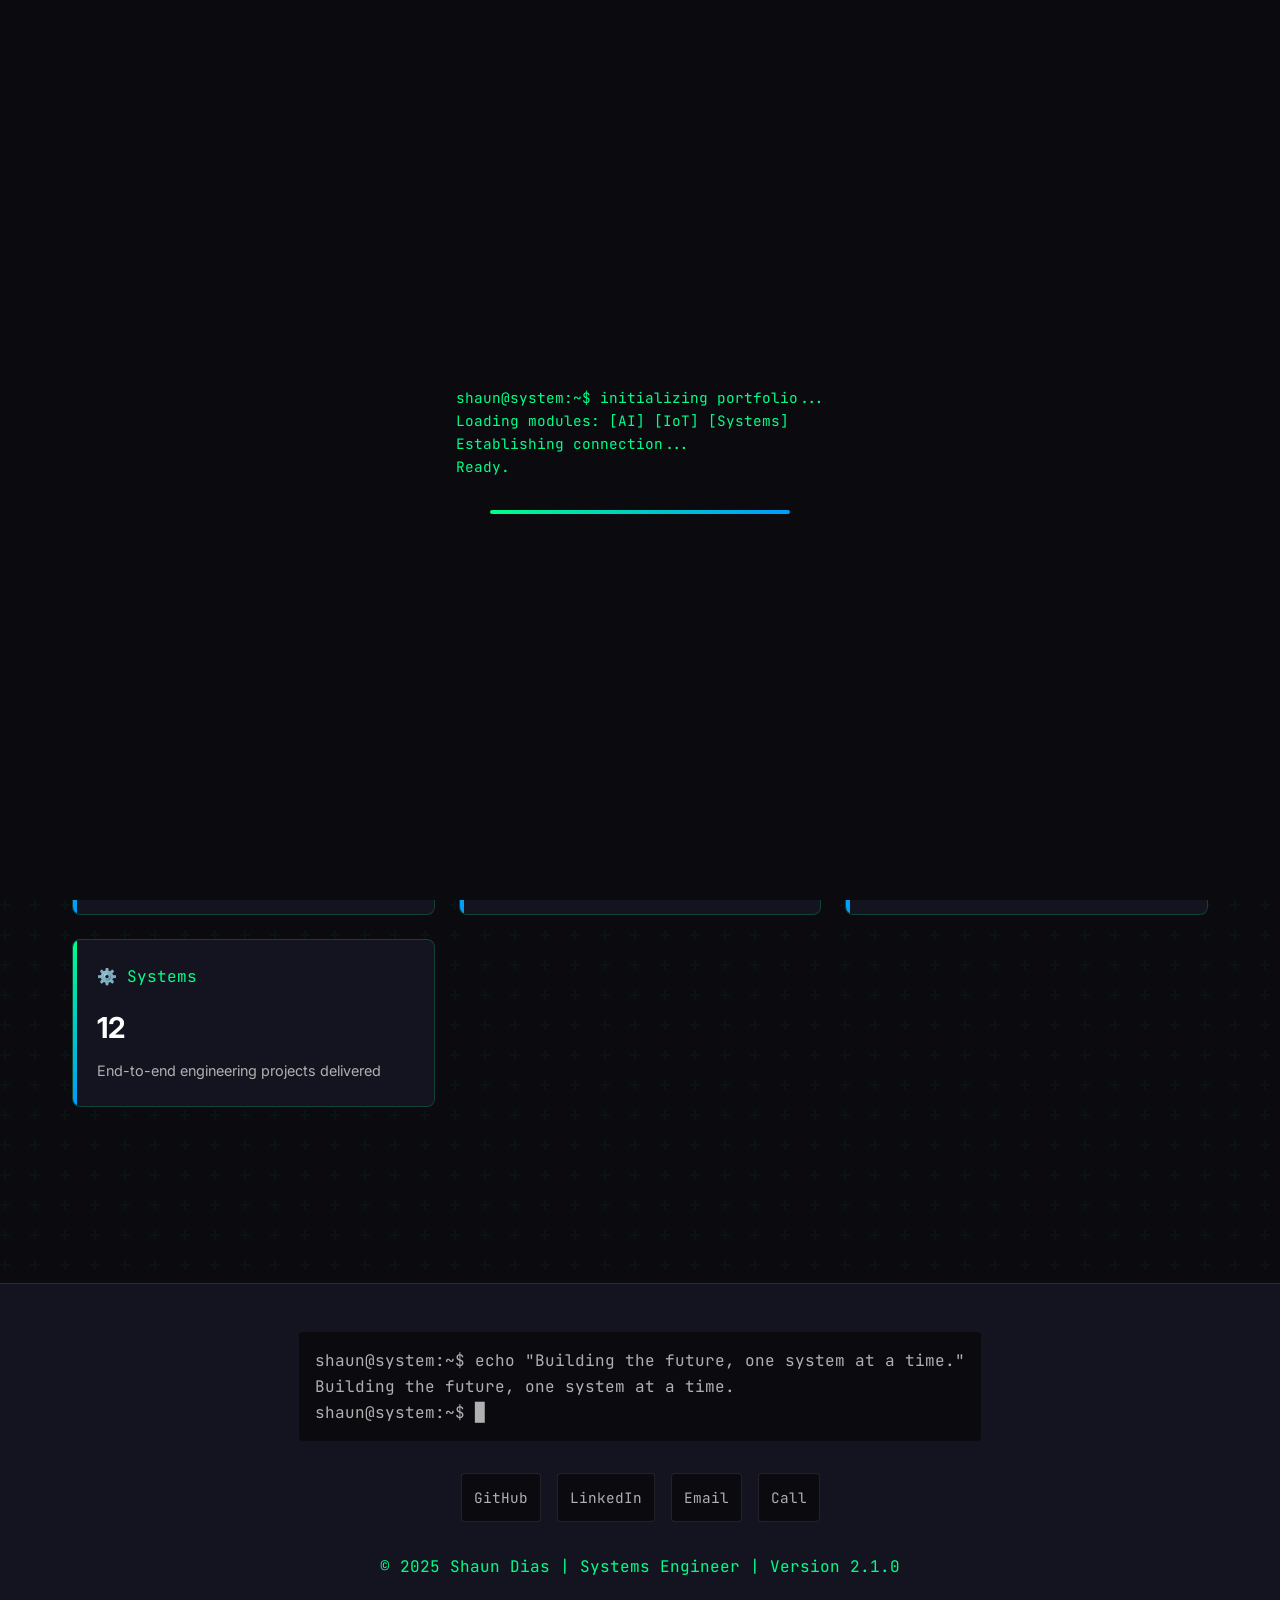
==== portfolio/index.html @ ad5b3249 "Update index.html" ====
<!doctype html>
<html lang="en">
<head>
  <meta charset="utf-8">
  <meta name="viewport" content="width=device-width, initial-scale=1">
  <title>Shaun Dias - Systems Engineer & AI Architect</title>
  <meta name="description" content="Shaun Dias - Systems Engineer specializing in AI/ML, IoT, and Hardware-Software Integration.">
  <link href="https://fonts.googleapis.com/css2?family=JetBrains+Mono:wght@300;400;500;600;700&family=Inter:wght@300;400;500;600;700;800&display=swap" rel="stylesheet">
  <style>
    :root {
      --primary: #00ff88;
      --primary-dark: #00cc6a;
      --secondary: #0099ff;
      --accent: #ff6b35;
      --warning: #ffd60a;
      --bg-dark: #0a0a0f;
      --bg-card: #141420;
      --bg-modal: #1a1a2e;
      --bg-glass: rgba(0, 255, 136, 0.1);
      --text-primary: #ffffff;
      --text-secondary: #b0b0b0;
      --text-muted: #666666;
      --text-code: #00ff88;
      --border: rgba(0, 255, 136, 0.2);
      --border-subtle: rgba(255, 255, 255, 0.1);
      --shadow: 0 25px 50px -12px rgba(0, 0, 0, 0.7);
      --gradient-primary: linear-gradient(135deg, #00ff88 0%, #0099ff 100%);
      --gradient-card: linear-gradient(135deg, rgba(0,255,136,0.1) 0%, rgba(0,153,255,0.05) 100%);
      --grid-pattern: url("data:image/svg+xml,%3Csvg width='60' height='60' viewBox='0 0 60 60' xmlns='http://www.w3.org/2000/svg'%3E%3Cg fill='none' fill-rule='evenodd'%3E%3Cg fill='%2300ff88' fill-opacity='0.03'%3E%3Cpath d='m36 34v-4h-2v4h-4v2h4v4h2v-4h4v-2h-4zm0-30V0h-2v4h-4v2h4v4h2V6h4V4h-4zM6 34v-4H4v4H0v2h4v4h2v-4h4v-2H6zM6 4V0H4v4H0v2h4v4h2V6h4V4H6z'/%3E%3C/g%3E%3C/g%3E%3C/svg%3E");
    }

    * {
      margin: 0;
      padding: 0;
      box-sizing: border-box;
    }

    body {
      font-family: 'Inter', -apple-system, BlinkMacSystemFont, sans-serif;
      background: var(--bg-dark);
      background-image: var(--grid-pattern);
      color: var(--text-primary);
      line-height: 1.6;
      overflow-x: hidden;
    }

    /* Code font for technical elements */
    .code {
      font-family: 'JetBrains Mono', monospace;
      color: var(--text-code);
    }

    /* Enhanced background with circuit patterns */
    .bg-animation {
      position: fixed;
      top: 0;
      left: 0;
      width: 100%;
      height: 100%;
      z-index: -1;
      background: 
        radial-gradient(circle at 20% 80%, rgba(0, 255, 136, 0.15) 0%, transparent 50%),
        radial-gradient(circle at 80% 20%, rgba(0, 153, 255, 0.15) 0%, transparent 50%),
        radial-gradient(circle at 40% 40%, rgba(255, 107, 53, 0.1) 0%, transparent 50%);
    }

    .circuit-lines {
      position: absolute;
      width: 100%;
      height: 100%;
      opacity: 0.1;
    }

    .circuit-line {
      position: absolute;
      background: linear-gradient(90deg, transparent, var(--primary), transparent);
      height: 1px;
      animation: pulse 3s ease-in-out infinite;
    }

    @keyframes pulse {
      0%, 100% { opacity: 0.1; }
      50% { opacity: 0.5; }
    }

    /* Loading screen */
    .loading-overlay {
      position: fixed;
      top: 0;
      left: 0;
      width: 100%;
      height: 100%;
      background: var(--bg-dark);
      display: flex;
      flex-direction: column;
      align-items: center;
      justify-content: center;
      z-index: 9999;
      transition: opacity 0.5s ease;
    }

    .loading-terminal {
      font-family: 'JetBrains Mono', monospace;
      color: var(--primary);
      font-size: 0.9rem;
      text-align: left;
      margin-bottom: 2rem;
    }

    .loading-bar {
      width: 300px;
      height: 4px;
      background: rgba(0, 255, 136, 0.2);
      border-radius: 2px;
      overflow: hidden;
    }

    .loading-progress {
      height: 100%;
      background: var(--gradient-primary);
      width: 0%;
      animation: loading 2s ease-in-out forwards;
    }

    @keyframes loading {
      0% { width: 0%; }
      100% { width: 100%; }
    }

    /* Header */
    .header {
      position: fixed;
      top: 0;
      left: 0;
      right: 0;
      background: rgba(10, 10, 15, 0.9);
      backdrop-filter: blur(20px);
      border-bottom: 1px solid var(--border-subtle);
      z-index: 1000;
      transition: all 0.3s ease;
    }

    .header.scrolled {
      background: rgba(10, 10, 15, 0.95);
      box-shadow: var(--shadow);
      border-bottom-color: var(--border);
    }

    .nav-container {
      max-width: 1200px;
      margin: 0 auto;
      padding: 1rem 2rem;
      display: flex;
      justify-content: space-between;
      align-items: center;
    }

    .logo {
      font-family: 'JetBrains Mono', monospace;
      font-size: 1.2rem;
      font-weight: 700;
      color: var(--primary);
      display: flex;
      align-items: center;
      gap: 0.5rem;
    }

    .logo::before {
      content: ">";
      color: var(--secondary);
    }

    .nav-menu {
      display: flex;
      gap: 0.5rem;
      list-style: none;
    }

    .nav-item {
      cursor: pointer;
      padding: 0.75rem 1.5rem;
      border-radius: 6px;
      transition: all 0.3s ease;
      font-family: 'JetBrains Mono', monospace;
      font-size: 0.9rem;
      border: 1px solid transparent;
      position: relative;
    }

    .nav-item:hover {
      background: var(--bg-glass);
      border-color: var(--border);
      transform: translateY(-1px);
    }

    .nav-item.active {
      background: var(--gradient-primary);
      color: var(--bg-dark);
      font-weight: 600;
    }

    /* Status indicator */
    .status-indicator {
      display: flex;
      align-items: center;
      gap: 0.5rem;
      font-family: 'JetBrains Mono', monospace;
      font-size: 0.8rem;
      color: var(--text-secondary);
    }

    .status-dot {
      width: 8px;
      height: 8px;
      background: var(--primary);
      border-radius: 50%;
      animation: blink 2s ease-in-out infinite;
    }

    @keyframes blink {
      0%, 50% { opacity: 1; }
      51%, 100% { opacity: 0.3; }
    }

    /* Main container */
    .container {
      max-width: 1200px;
      margin: 0 auto;
      padding: 0 2rem;
      margin-top: 80px;
    }

    /* Page sections */
    .page {
      display: none;
      min-height: calc(100vh - 160px);
      animation: slideIn 0.6s ease-out;
    }

    .page.active {
      display: block;
    }

    @keyframes slideIn {
      from { opacity: 0; transform: translateX(50px); }
      to { opacity: 1; transform: translateX(0); }
    }

    /* Hero section with terminal aesthetic */
    .hero {
      padding: 4rem 0;
      position: relative;
    }

    .hero-terminal {
      background: var(--bg-card);
      border: 1px solid var(--border);
      border-radius: 8px;
      padding: 2rem;
      margin-bottom: 3rem;
      box-shadow: var(--shadow);
    }

    .terminal-header {
      display: flex;
      align-items: center;
      gap: 0.5rem;
      margin-bottom: 1.5rem;
      padding-bottom: 1rem;
      border-bottom: 1px solid var(--border-subtle);
    }

    .terminal-dots {
      display: flex;
      gap: 0.5rem;
    }

    .terminal-dot {
      width: 12px;
      height: 12px;
      border-radius: 50%;
    }

    .terminal-dot:nth-child(1) { background: #ff5f57; }
    .terminal-dot:nth-child(2) { background: #ffbd2e; }
    .terminal-dot:nth-child(3) { background: #28ca42; }

    .terminal-title {
      font-family: 'JetBrains Mono', monospace;
      font-size: 0.9rem;
      color: var(--text-secondary);
    }

    .hero-content {
      font-family: 'JetBrains Mono', monospace;
      color: var(--text-primary);
      line-height: 1.8;
    }

    .hero-prompt {
      color: var(--primary);
      margin-right: 1rem;
    }

    .hero-name {
      font-size: 2.5rem;
      font-weight: 700;
      color: var(--primary);
      margin: 1rem 0;
    }

    .hero-role {
      font-size: 1.2rem;
      color: var(--secondary);
      margin-bottom: 2rem;
    }

    .specs-grid {
      display: grid;
      grid-template-columns: repeat(auto-fit, minmax(280px, 1fr));
      gap: 1.5rem;
      margin: 3rem 0;
    }

    .spec-card {
      background: var(--bg-card);
      border: 1px solid var(--border);
      border-radius: 8px;
      padding: 1.5rem;
      transition: all 0.3s ease;
      position: relative;
      overflow: hidden;
    }

    .spec-card::before {
      content: '';
      position: absolute;
      top: 0;
      left: 0;
      width: 4px;
      height: 100%;
      background: var(--gradient-primary);
    }

    .spec-card:hover {
      transform: translateY(-4px);
      box-shadow: var(--shadow);
      border-color: var(--border);
    }

    .spec-title {
      font-family: 'JetBrains Mono', monospace;
      color: var(--primary);
      margin-bottom: 1rem;
      display: flex;
      align-items: center;
      gap: 0.5rem;
    }

    .spec-value {
      font-size: 1.8rem;
      font-weight: 700;
      color: var(--text-primary);
      margin-bottom: 0.5rem;
    }

    .spec-description {
      color: var(--text-secondary);
      font-size: 0.9rem;
    }

    /* Projects section with technical grid */
    .projects-header {
      display: flex;
      justify-content: space-between;
      align-items: center;
      margin-bottom: 2rem;
    }

    .projects-title {
      font-family: 'JetBrains Mono', monospace;
      font-size: 2rem;
      color: var(--primary);
    }

    .projects-filter {
      display: flex;
      gap: 0.5rem;
    }

    .filter-btn {
      padding: 0.5rem 1rem;
      background: var(--bg-card);
      border: 1px solid var(--border-subtle);
      border-radius: 4px;
      color: var(--text-secondary);
      cursor: pointer;
      transition: all 0.3s ease;
      font-family: 'JetBrains Mono', monospace;
      font-size: 0.8rem;
    }

    .filter-btn:hover,
    .filter-btn.active {
      background: var(--gradient-primary);
      color: var(--bg-dark);
      border-color: var(--primary);
    }

    .projects-grid {
      display: grid;
      grid-template-columns: repeat(auto-fill, minmax(350px, 1fr));
      gap: 2rem;
    }

    .project-card {
      background: var(--bg-card);
      border: 1px solid var(--border-subtle);
      border-radius: 8px;
      overflow: hidden;
      transition: all 0.3s ease;
      cursor: pointer;
      position: relative;
    }

    .project-card::before {
      content: '';
      position: absolute;
      top: 0;
      left: 0;
      width: 100%;
      height: 4px;
      background: var(--gradient-primary);
      transform: scaleX(0);
      transition: transform 0.3s ease;
    }

    .project-card:hover {
      transform: translateY(-8px);
      box-shadow: var(--shadow);
      border-color: var(--border);
    }

    .project-card:hover::before {
      transform: scaleX(1);
    }

    .project-image {
      width: 100%;
      height: 200px;
      background: linear-gradient(135deg, var(--bg-modal), var(--bg-card));
      position: relative;
      overflow: hidden;
      display: flex;
      align-items: center;
      justify-content: center;
    }

    .project-icon {
      font-size: 3rem;
      opacity: 0.8;
    }

    .project-status {
      position: absolute;
      top: 1rem;
      right: 1rem;
      padding: 0.25rem 0.75rem;
      background: var(--gradient-primary);
      color: var(--bg-dark);
      border-radius: 20px;
      font-family: 'JetBrains Mono', monospace;
      font-size: 0.7rem;
      font-weight: 600;
    }

    .project-content {
      padding: 1.5rem;
    }

    .project-title {
      font-family: 'JetBrains Mono', monospace;
      font-size: 1.2rem;
      font-weight: 600;
      margin-bottom: 0.5rem;
      color: var(--text-primary);
    }

    .project-type {
      color: var(--secondary);
      font-size: 0.8rem;
      margin-bottom: 1rem;
      font-family: 'JetBrains Mono', monospace;
    }

    .project-description {
      color: var(--text-secondary);
      font-size: 0.9rem;
      margin-bottom: 1.5rem;
      line-height: 1.5;
    }

    .project-tech-stack {
      display: flex;
      flex-wrap: wrap;
      gap: 0.5rem;
      margin-bottom: 1rem;
    }

    .tech-chip {
      padding: 0.25rem 0.75rem;
      background: rgba(0, 255, 136, 0.1);
      border: 1px solid rgba(0, 255, 136, 0.3);
      border-radius: 4px;
      font-family: 'JetBrains Mono', monospace;
      font-size: 0.7rem;
      color: var(--primary);
    }

    .project-metrics {
      display: flex;
      justify-content: space-between;
      font-family: 'JetBrains Mono', monospace;
      font-size: 0.8rem;
      color: var(--text-muted);
    }

    /* Project Modal */
    .project-modal {
      position: fixed;
      top: 0;
      left: 0;
      width: 100%;
      height: 100%;
      background: rgba(0, 0, 0, 0.9);
      z-index: 2000;
      display: none;
      overflow-y: auto;
    }

    .project-modal.active {
      display: flex;
      align-items: flex-start;
      justify-content: center;
      padding: 2rem;
    }

    .modal-content {
      background: var(--bg-modal);
      border: 1px solid var(--border);
      border-radius: 12px;
      max-width: 1000px;
      width: 100%;
      max-height: 90vh;
      overflow-y: auto;
      position: relative;
      animation: modalSlideIn 0.4s ease-out;
    }

    @keyframes modalSlideIn {
      from { opacity: 0; transform: translateY(50px) scale(0.9); }
      to { opacity: 1; transform: translateY(0) scale(1); }
    }

    .modal-header {
      padding: 2rem;
      border-bottom: 1px solid var(--border-subtle);
      display: flex;
      justify-content: space-between;
      align-items: flex-start;
    }

    .modal-close {
      background: none;
      border: none;
      color: var(--text-secondary);
      cursor: pointer;
      font-size: 1.5rem;
      padding: 0.5rem;
      border-radius: 4px;
      transition: all 0.3s ease;
    }

    .modal-close:hover {
      background: rgba(255, 255, 255, 0.1);
      color: var(--text-primary);
    }

    .modal-body {
      padding: 2rem;
    }

    .project-gallery {
      display: grid;
      grid-template-columns: repeat(auto-fit, minmax(250px, 1fr));
      gap: 1rem;
      margin-bottom: 2rem;
    }

    .gallery-image {
      aspect-ratio: 16/9;
      background: linear-gradient(135deg, var(--bg-card), var(--bg-dark));
      border-radius: 8px;
      display: flex;
      align-items: center;
      justify-content: center;
      font-size: 2rem;
      color: var(--text-muted);
      border: 1px solid var(--border-subtle);
    }

    .project-details-grid {
      display: grid;
      grid-template-columns: 1fr 1fr;
      gap: 2rem;
      margin-bottom: 2rem;
    }

    .detail-section {
      background: var(--bg-card);
      padding: 1.5rem;
      border-radius: 8px;
      border: 1px solid var(--border-subtle);
    }

    .detail-title {
      font-family: 'JetBrains Mono', monospace;
      color: var(--primary);
      margin-bottom: 1rem;
      display: flex;
      align-items: center;
      gap: 0.5rem;
    }

    .detail-content {
      color: var(--text-secondary);
      line-height: 1.6;
    }

    .detail-list {
      list-style: none;
      padding: 0;
    }

    .detail-list li {
      padding: 0.5rem 0;
      border-bottom: 1px solid rgba(255, 255, 255, 0.05);
      display: flex;
      justify-content: space-between;
    }

    .detail-list li:last-child {
      border-bottom: none;
    }

    /* Technical specifications table */
    .tech-specs {
      width: 100%;
      border-collapse: collapse;
      margin: 1rem 0;
      font-family: 'JetBrains Mono', monospace;
      font-size: 0.9rem;
    }

    .tech-specs th,
    .tech-specs td {
      padding: 0.75rem;
      text-align: left;
      border-bottom: 1px solid var(--border-subtle);
    }

    .tech-specs th {
      background: var(--bg-card);
      color: var(--primary);
      font-weight: 600;
    }

    .tech-specs td {
      color: var(--text-secondary);
    }

    /* Contact section */
    .contact-terminal {
      background: var(--bg-card);
      border: 1px solid var(--border);
      border-radius: 8px;
      padding: 2rem;
      margin-bottom: 2rem;
    }

    .contact-grid {
      display: grid;
      grid-template-columns: 1fr 1fr;
      gap: 3rem;
      margin-top: 2rem;
    }

    .contact-form {
      display: flex;
      flex-direction: column;
      gap: 1.5rem;
    }

    .form-group {
      display: flex;
      flex-direction: column;
      gap: 0.5rem;
    }

    .form-label {
      font-family: 'JetBrains Mono', monospace;
      color: var(--primary);
      font-size: 0.9rem;
    }

    .form-input,
    .form-textarea {
      background: var(--bg-dark);
      border: 1px solid var(--border-subtle);
      border-radius: 4px;
      padding: 1rem;
      color: var(--text-primary);
      font-family: 'JetBrains Mono', monospace;
      font-size: 0.9rem;
      transition: all 0.3s ease;
    }

    .form-input:focus,
    .form-textarea:focus {
      outline: none;
      border-color: var(--primary);
      box-shadow: 0 0 0 2px rgba(0, 255, 136, 0.2);
    }

    .form-textarea {
      resize: vertical;
      min-height: 120px;
    }

    .btn {
      padding: 1rem 2rem;
      background: var(--gradient-primary);
      color: var(--bg-dark);
      border: none;
      border-radius: 4px;
      font-family: 'JetBrains Mono', monospace;
      font-weight: 600;
      cursor: pointer;
      transition: all 0.3s ease;
      text-decoration: none;
      display: inline-flex;
      align-items: center;
      justify-content: center;
      gap: 0.5rem;
    }

    .btn:hover {
      transform: translateY(-2px);
      box-shadow: var(--shadow);
    }

    .btn-secondary {
      background: var(--bg-card);
      color: var(--text-primary);
      border: 1px solid var(--border);
    }

    .btn-secondary:hover {
      background: var(--bg-glass);
      border-color: var(--primary);
    }

    /* Footer */
    .footer {
      background: var(--bg-card);
      border-top: 1px solid var(--border-subtle);
      padding: 3rem 0 2rem;
      margin-top: 4rem;
    }

    .footer-content {
      max-width: 1200px;
      margin: 0 auto;
      padding: 0 2rem;
      text-align: center;
    }

    .footer-terminal {
      font-family: 'JetBrains Mono', monospace;
      color: var(--text-secondary);
      margin-bottom: 2rem;
      padding: 1rem;
      background: var(--bg-dark);
      border-radius: 4px;
      text-align: left;
      display: inline-block;
    }

    .social-links {
      display: flex;
      justify-content: center;
      gap: 1rem;
      margin-bottom: 2rem;
    }

    .social-link {
      padding: 0.75rem;
      background: var(--bg-dark);
      border: 1px solid var(--border-subtle);
      border-radius: 4px;
      color: var(--text-secondary);
      text-decoration: none;
      transition: all 0.3s ease;
      font-family: 'JetBrains Mono', monospace;
      font-size: 0.9rem;
    }

    .social-link:hover {
      background: var(--gradient-primary);
      color: var(--bg-dark);
      border-color: var(--primary);
      transform: translateY(-2px);
    }

    /* Responsive */
    /* Add these CSS rules to your existing CSS (replace the existing @media section) */

/* Enhanced Mobile Responsive Styles */
@media (max-width: 1024px) {
  .container {
    padding: 0 1.5rem;
  }
  
  .specs-grid {
    grid-template-columns: repeat(2, 1fr);
    gap: 1rem;
  }
  
  .projects-grid {
    grid-template-columns: repeat(auto-fit, minmax(300px, 1fr));
  }
}

@media (max-width: 768px) {
  /* Navigation improvements */
  .nav-container {
    padding: 0.75rem 1rem;
    flex-wrap: wrap;
  }
  
  .nav-menu {
    flex-direction: row;
    gap: 0.25rem;
    flex-wrap: wrap;
  }
  
  .nav-item {
    padding: 0.5rem 0.75rem;
    font-size: 0.8rem;
  }
  
  .logo {
    font-size: 1rem;
  }
  
  .status-indicator {
    font-size: 0.7rem;
    order: 3;
    width: 100%;
    justify-content: center;
    margin-top: 0.5rem;
  }
  
  /* Container and spacing */
  .container {
    padding: 0 1rem;
    margin-top: 100px; /* Account for wrapped nav */
  }
  
  /* Hero section mobile optimization */
  .hero {
    padding: 2rem 0;
  }
  
  .hero-terminal {
    padding: 1.5rem;
    margin-bottom: 2rem;
  }
  
  .hero-name {
    font-size: 1.8rem;
    line-height: 1.2;
  }
  
  .hero-role {
    font-size: 1rem;
    margin-bottom: 1.5rem;
  }
  
  .hero-content {
    font-size: 0.8rem;
    line-height: 1.6;
  }
  
  /* Specs grid mobile */
  .specs-grid {
    grid-template-columns: 1fr;
    gap: 1rem;
    margin: 2rem 0;
  }
  
  .spec-card {
    padding: 1.25rem;
  }
  
  .spec-value {
    font-size: 1.5rem;
  }
  
  /* Projects section mobile */
  .projects-header {
    flex-direction: column;
    align-items: flex-start;
    gap: 1rem;
    margin-bottom: 1.5rem;
  }
  
  .projects-title {
    font-size: 1.5rem;
  }
  
  .projects-filter {
    display: flex;
    flex-wrap: wrap;
    gap: 0.5rem;
    width: 100%;
  }
  
  .filter-btn {
    flex: 1;
    min-width: 80px;
    text-align: center;
    font-size: 0.75rem;
    padding: 0.5rem 0.75rem;
  }
  
  .projects-grid {
    grid-template-columns: 1fr;
    gap: 1.5rem;
  }
  
  .project-card {
    margin: 0 auto;
    max-width: 100%;
  }
  
  .project-image {
    height: 150px;
  }
  
  .project-icon {
    font-size: 2.5rem;
  }
  
  .project-content {
    padding: 1.25rem;
  }
  
  .project-title {
    font-size: 1.1rem;
  }
  
  .project-description {
    font-size: 0.85rem;
    line-height: 1.4;
  }
  
  .tech-chip {
    font-size: 0.65rem;
    padding: 0.2rem 0.5rem;
  }
  
  .project-metrics {
    font-size: 0.75rem;
    flex-direction: column;
    gap: 0.25rem;
  }
  
  /* Contact section mobile */
  .contact-grid {
    grid-template-columns: 1fr;
    gap: 2rem;
  }
  
  .contact-terminal {
    padding: 1.5rem;
  }
  
  .form-input,
  .form-textarea {
    padding: 0.75rem;
    font-size: 0.9rem;
  }
  
  .btn {
    padding: 0.875rem 1.5rem;
    font-size: 0.9rem;
  }
  
  /* Modal mobile optimization */
  .project-modal.active {
    padding: 1rem;
    align-items: flex-start;
  }
  
  .modal-content {
    margin: 0;
    max-height: 95vh;
    width: 100%;
    max-width: none;
  }
  
  .modal-header {
    padding: 1.5rem;
  }
  
  .modal-body {
    padding: 1.5rem;
  }
  
  .project-details-grid {
    grid-template-columns: 1fr;
    gap: 1rem;
  }
  
  .detail-section {
    padding: 1.25rem;
  }
  
  .project-gallery {
    grid-template-columns: 1fr;
  }
  
  .gallery-image img {
    width: 100% !important;
    max-width: 280px;
    height: auto;
  }
  
  /* Tech specs table mobile */
  .tech-specs {
    font-size: 0.8rem;
  }
  
  .tech-specs th,
  .tech-specs td {
    padding: 0.5rem;
  }
  
  /* Footer mobile */
  .footer {
    padding: 2rem 0 1.5rem;
    margin-top: 3rem;
  }
  
  .footer-content {
    padding: 0 1rem;
  }
  
  .footer-terminal {
    font-size: 0.8rem;
    padding: 0.75rem;
    margin-bottom: 1.5rem;
  }
  
  .social-links {
    flex-wrap: wrap;
    gap: 0.75rem;
    margin-bottom: 1.5rem;
  }
  
  .social-link {
    font-size: 0.8rem;
    padding: 0.5rem 0.75rem;
  }
  
  /* Code blocks mobile */
  pre {
    font-size: 0.7rem !important;
    padding: 0.75rem !important;
    overflow-x: auto;
    white-space: pre-wrap;
    word-break: break-word;
  }
}

@media (max-width: 480px) {
  /* Extra small screens */
  .hero-name {
    font-size: 1.5rem;
  }
  
  .hero-role {
    font-size: 0.9rem;
  }
  
  .hero-content {
    font-size: 0.75rem;
  }
  
  .projects-title {
    font-size: 1.25rem;
  }
  
  .filter-btn {
    font-size: 0.7rem;
    padding: 0.4rem 0.5rem;
  }
  
  .project-image {
    height: 120px;
  }
  
  .project-icon {
    font-size: 2rem;
  }
  
  .modal-header,
  .modal-body {
    padding: 1rem;
  }
  
  .form-input,
  .form-textarea {
    font-size: 0.85rem;
  }
}

/* Improved touch targets for mobile */
@media (hover: none) and (pointer: coarse) {
  .nav-item,
  .filter-btn,
  .btn,
  .social-link {
    min-height: 44px;
    display: flex;
    align-items: center;
    justify-content: center;
  }
  
  .project-card {
    cursor: pointer;
    -webkit-tap-highlight-color: rgba(0, 255, 136, 0.1);
  }
}

    /* Scrollbar styling */
    ::-webkit-scrollbar {
      width: 8px;
    }

    ::-webkit-scrollbar-track {
      background: var(--bg-dark);
    }

    ::-webkit-scrollbar-thumb {
      background: var(--border);
      border-radius: 4px;
    }

    ::-webkit-scrollbar-thumb:hover {
      background: var(--primary);
    }
  </style>
</head>
<body>
  <!-- Loading Screen -->
  <div class="loading-overlay" id="loadingOverlay">
    <div class="loading-terminal">
      <div>shaun@system:~$ initializing portfolio...</div>
      <div>Loading modules: [AI] [IoT] [Systems]</div>
      <div>Establishing connection...</div>
      <div>Ready.</div>
    </div>
    <div class="loading-bar">
      <div class="loading-progress"></div>
    </div>
  </div>

  <!-- Background Animation -->
  <div class="bg-animation">
    <div class="circuit-lines" id="circuitLines"></div>
  </div>

  <!-- Header -->
  <header class="header" id="header">
    <div class="nav-container">
      <div class="logo">Shaun.Dias</div>
      <nav>
        <ul class="nav-menu">
          <li class="nav-item active" data-page="home">~/home</li>
          <li class="nav-item" data-page="projects">~/projects</li>
          <li class="nav-item" data-page="contact">~/contact</li>
        </ul>
      </nav>
      <div class="status-indicator">
        <div class="status-dot"></div>
        <span>online</span>
      </div>
    </div>
  </header>

  <!-- Main Container -->
  <main class="container">
    <!-- Home Page -->
    <section class="page active" id="home">
      <div class="hero">
        <div class="hero-terminal">
          <div class="terminal-header">
            <div class="terminal-dots">
              <div class="terminal-dot"></div>
              <div class="terminal-dot"></div>
              <div class="terminal-dot"></div>
            </div>
            <div class="terminal-title">system_profile.sh</div>
          </div>
          <div class="hero-content">
            <div><span class="hero-prompt">shaun@system:~$</span>whoami</div>
            <div class="hero-name">SHAUN DIAS</div>
            <div class="hero-role">Systems Engineer | AI Architect | Hardware Integrator</div>
            <div><span class="hero-prompt">shaun@system:~$</span>cat /etc/specialization</div>
            <div>• Artificial Intelligence & Machine Learning</div>
            <div>• IoT Systems & Edge Computing</div>
            <div>• Hardware-Software Integration</div>
            <div>• Real-time Systems & Embedded Programming</div>
            <div><span class="hero-prompt">shaun@system:~$</span>uptime</div>
            <div>5+ years in production systems, 100% availability guaranteed</div>
          </div>
        </div>

        <div class="specs-grid">
          <div class="spec-card">
            <div class="spec-title">⚡ Performance</div>
            <div class="spec-value">99.9%</div>
            <div class="spec-description">System uptime & reliability across deployed solutions</div>
          </div>
          <div class="spec-card">
            <div class="spec-title">🧠 AI Models</div>
            <div class="spec-value">25+</div>
            <div class="spec-description">Production ML models deployed using modern architecture</div>
          </div>
          <div class="spec-card">
            <div class="spec-title">🌐 IoT Devices</div>
            <div class="spec-value">20+ Projects</div>
            <div class="spec-description">Connected devices managed in distributed networks</div>
          </div>
          <div class="spec-card">
            <div class="spec-title">⚙️ Systems</div>
            <div class="spec-value">12</div>
            <div class="spec-description">End-to-end engineering projects delivered</div>
          </div>
        </div>
      </div>
    </section>

    <!-- Projects Page -->
    <section class="page" id="projects">
      <div class="projects-header">
        <h2 class="projects-title">~/projects/</h2>
        <div class="projects-filter">
          <button class="filter-btn active" data-filter="all">all</button>
          <button class="filter-btn" data-filter="ai">AI/ML</button>
          <button class="filter-btn" data-filter="iot">IoT</button>
          <button class="filter-btn" data-filter="robotics">Robotics</button>
          <button class="filter-btn" data-filter="systems">Systems</button>
        </div>
      </div>

      <div class="projects-grid">
        <div class="project-card" data-project="desk-companion" data-category="ai robotics">
          <div class="project-image">
            <div class="project-icon">🤖</div>
            <div class="project-status">PRODUCTION</div>
          </div>
          <div class="project-content">
            <h3 class="project-title">Smart Desk Companion</h3>
            <div class="project-type">AI • Robotics • Edge Computing</div>
            <p class="project-description">
              Intelligent desktop robot with OLED expressions, natural language processing, 
              and edge AI for real-time interaction and emotional responses.
            </p>
            <div class="project-tech-stack">
              <span class="tech-chip">ESP32</span>
              <span class="tech-chip">TensorFlow Lite</span>
              <span class="tech-chip">OpenAI API</span>
              <span class="tech-chip">MQTT</span>
              <span class="tech-chip">C++</span>
            </div>
            <div class="project-metrics">
              <span>Response: <12ms</span>
              <span>Accuracy: 94%</span>
              <span>Uptime: 99.8%</span>
            </div>
          </div>
        </div>
          
        <div class="project-card" data-project="smart traffic system" data-category="ai iot systems">
          <div class="project-image">
            <div class="project-icon">🚦</div>
            <div class="project-status">DEPLOYED</div>
          </div>
          <div class="project-content">
            <h3 class="project-title">Smart Traffic Management System</h3>
            <div class="project-type">IoT • Computer Vision • Real-time Analytics</div>
            <p class="project-description">
                Intelligent traffic control platform integrating IoT sensors and computer vision
                to optimize signal timings, reduce congestion, and enable emergency vehicle prioritization.
            </p>
            <div class="project-tech-stack">
              <span class="tech-chip">Python</span>
              <span class="tech-chip">OpenCV</span>
              <span class="tech-chip">TensorFlow</span>
              <span class="tech-chip">AWS IoT</span>
              <span class="tech-chip">Kubernetes</span>
            </div>
            <div class="project-metrics">
              <span>Congestion Reduced: 42%</span>
              <span>Intersections: 80+</span>
              <span>Travel Time Save: 21%</span>
            </div>
          </div>
        </div>

          
        <div class="project-card" data-project="bank-erp" data-category="ai robotics systems">
          <div class="project-image">
            <div class="project-icon">🏦</div>
            <div class="project-status">PRODUCTION</div>
          </div>
          <div class="project-content">
            <h3 class="project-title">Bank ERP System</h3>
            <div class="project-type">Finance • ERP • Digital Payments</div>
            <p class="project-description">
              End-to-end enterprise resource planning system for banks, integrating core
              banking, compliance, risk management, and real-time financial analytics
              with secure digital payment modules.
            </p>
            <div class="project-tech-stack">
              <span class="tech-chip">PostgreSQL</span>
              <span class="tech-chip">Mysql</span>
              <span class="tech-chip">React</span>
              <span class="tech-chip">Node.js</span>
              <span class="tech-chip">TensorFlow</span>
              <span class="tech-chip">Docker</span>
            </div>
            <div class="project-metrics">
              <span>Operational Efficiency: +35%</span>
              <span>Accounts: 50+</span>
              <span>Fraud Detection: 97% accuracy</span>
              <span>Uptime: 99.98%</span>
            </div>
          </div>
        </div>

        <div class="project-card" data-project="autonomous-drone" data-category="iot systems">
          <div class="project-image">
            <div class="project-icon">⚡</div>
            <div class="project-status">PRODUCTION</div>
          </div>
          <div class="project-content">
            <h3 class="project-title">Smart Grid Management</h3>
            <div class="project-type">Energy Systems • Load Balancing</div>
            <p class="project-description">
              Distributed energy management system with real-time load balancing, 
              renewable integration, and demand response optimization.
            </p>
            <div class="project-tech-stack">
              <span class="tech-chip">LoRaWAN</span>
              <span class="tech-chip">Modbus</span>
              <span class="tech-chip">TimescaleDB</span>
              <span class="tech-chip">Grafana</span>
              <span class="tech-chip">K8s</span>
            </div>
            <div class="project-metrics">
              <span>Efficiency: +23%</span>
              <span>Nodes: 2,000+</span>
              <span>Latency: <500ms</span>
            </div>
          </div>
        </div>

        <div class="project-card" data-project="neural-processor" data-category="ai systems">
          <div class="project-image">
            <div class="project-icon">🧠</div>
            <div class="project-status">R&D</div>
          </div>
          <div class="project-content">
            <h3 class="project-title">Edge Neural Processor</h3>
            <div class="project-type">Hardware Acceleration • FPGA</div>
            <p class="project-description">
              Custom neural processing unit on FPGA for ultra-low latency 
              inference at the edge with 10x performance improvement.
            </p>
            <div class="project-tech-stack">
              <span class="tech-chip">FPGA</span>
              <span class="tech-chip">Verilog</span>
              <span class="tech-chip">ONNX</span>
              <span class="tech-chip">Vivado</span>
              <span class="tech-chip">PCIe</span>
            </div>
            <div class="project-metrics">
              <span>Speed: 10x</span>
              <span>Power: -60%</span>
              <span>INT8: 4 TOPS</span>
            </div>
          </div>
        </div>

        <div class="project-card" data-project="bio-sensor" data-category="iot ai">
          <div class="project-image">
            <div class="project-icon">🧬</div>
            <div class="project-status">PROTOTYPE</div>
          </div>
          <div class="project-content">
            <h3 class="project-title">Wearable Health Monitor</h3>
            <div class="project-type">Biosensors • Health AI</div>
            <p class="project-description">
              Multi-sensor wearable device with real-time health monitoring, 
              anomaly detection, and emergency response capabilities.
            </p>
            <div class="project-tech-stack">
              <span class="tech-chip">Nordic nRF52</span>
              <span class="tech-chip">BLE 5.0</span>
              <span class="tech-chip">TinyML</span>
              <span class="tech-chip">Flutter</span>
              <span class="tech-chip">Firebase</span>
            </div>
            <div class="project-metrics">
              <span>Battery: 7 days</span>
              <span>Sensors: 12</span>
              <span>Latency: 2ms</span>
            </div>
          </div>
        </div>
      </div>
    </section>

    <!-- Contact Page -->
    <section class="page" id="contact">
      <div class="contact-terminal">
        <div class="terminal-header">
          <div class="terminal-dots">
            <div class="terminal-dot"></div>
            <div class="terminal-dot"></div>
            <div class="terminal-dot"></div>
          </div>
          <div class="terminal-title">contact_info.sh</div>
        </div>
        <div class="hero-content">
          <div><span class="hero-prompt">shaun@system:~$</span>./get_contact_info</div>
          <div>Establishing secure communication channel...</div>
          <div>Connection established. Ready for collaboration.</div>
        </div>
      </div>

      <div class="contact-grid">
        <div>
          <div class="detail-section">
            <h3 class="detail-title">📡 Communication Protocols</h3>
            <div class="detail-content">
              <table class="tech-specs">
                <tr>
                  <th>Channel</th>
                  <th>Address</th>
                  <th>Status</th>
                </tr>
                <tr>
                  <td>EMAIL</td>
                  <td>md263401@gmail.com</td>
                  <td>🟢 Active</td>
                </tr>
                <tr>
                  <td>PHONE</td>
                  <td>+91 9604318437</td>
                  <td>🟢 Active</td>
                </tr>
                <tr>
                  <td>LINKEDIN</td>
                  <td>Shaun Dias</td>
                  <td>🟢 Active</td>
                </tr>
                <tr>
                  <td>GITHUB</td>
                  <td>princeshaunthethird</td>
                  <td>🟢 Active</td>
                </tr>
              </table>
            </div>
          </div>

          <div class="detail-section" style="margin-top: 2rem;">
            <h3 class="detail-title">🎓 System Specifications</h3>
            <div class="detail-content">
              <ul class="detail-list">
                <li><span>Education</span><span>B Tech Computer Engineering</span></li>
                <li><span>Experience</span><span>4+ Years Production</span></li>
                <li><span>Location</span><span>INDIA, goa/pune</span></li>
                <li><span>Timezone</span><span>IST</span></li>
                <li><span>Availability</span><span>Mon-Fri, 9AM-6PM</span></li>
              </ul>
            </div>
          </div>

          <div class="detail-section" style="margin-top: 2rem;">
            <h3 class="detail-title">🏆 Certifications & Achievements</h3>
            <div class="detail-content">
              <ul class="detail-list">
                <li>
                  <a href="https://forage-uploads-prod.s3.amazonaws.com/completion-certificates/pmnMSL4QiQ9JCgE3W/kkE9HyeNcw6rwCRGw_pmnMSL4QiQ9JCgE3W_etcQch2x89YXmZDpa_1742608985921_completion_certificate.pdf" target="_blank">
                    AWS - Solutions Architecture
                  </a>
                  <span>✅</span>
                </li>
                <li>
                  <a href="https://www.mygreatlearning.com/academy/learn-for-free/courses/ai-and-big-data-in-iot" target="_blank">
                    AI And Big Data In IOT
                  </a>
                  <span>✅</span>
                </li>
                <li>
                  <a href="https://www.credly.com/badges/3585c953-773d-4e88-b4e8-8219126b3d64" target="_blank">
                    Prompt Design in Vertex AI Skill Badge
                  </a>
                  <span>✅</span>
                </li>
                <li>
                  <a href="https://www.credly.com/badges/ebd29b2a-33e3-4dca-a4e2-28f0b4187aec" target="_blank">
                    Operating Systems Basics
                  </a>
                  <span>✅</span>
                </li>
                <li>
                  <a href="https://media.geeksforgeeks.org/courses/certificates/9cb580f600c39af489e11355a01a0fa9.pdf" target="_blank">
                    MongoDB Developers Toolkit
                  </a>
                  <span>✅</span>
                </li>
                <li>
                  <a href="https://forage-uploads-prod.s3.amazonaws.com/completion-certificates/mfxGwGDp6WkQmtmTf/DZxgGgvMB6cEtEyJg_mfxGwGDp6WkQmtmTf_etcQch2x89YXmZDpa_1742611899012_completion_certificate.pdf" target="_blank">
                    mastercard Advisors & Consulting Services
                  </a>
                  <span>✅</span>
                </li>
                <li>
                  <a href="https://www.simplilearn.com/skillup-certificate-landing?token=eyJjb3Vyc2VfaWQiOiI0NDgzIiwiY2VydGlmaWNhdGVfdXJsIjoiaHR0cHM6XC9cL2NlcnRpZmljYXRlcy5zaW1wbGljZG4ubmV0XC9zaGFyZVwvODA5NDkxM184NDU0MTMwMTc0Mjk2MDQ3ODA4My5wbmciLCJ1c2VybmFtZSI6IlNIQVVOIERJQVMifQ%3D%3D&referrer=https%3A%2F%2Flms.simplilearn.com%2Fcourses%2F7411%2FAgile-Scrum-Master_SkillUp%2Fcertificate%2Fdownload-skillup&%24web_only=true" target="_blank">
                    Agile Scrum Master Basics
                  </a>
                  <span>✅</span>
                </li>
                <li>
                  <a href="https://www.linkedin.com/learning/certificates/3a66b93a83c33db96930c61abb18a318d13eae2d9a7d8c9a0d972365a3be0f82" target="_blank">
                    Mobile Testing with Appium
                  </a>
                  <span>✅</span>
                </li>
                <li>
                  <a href="https://www.linkedin.com/learning/certificates/b8a230a0f9e034a60abe3190b119af8e8942ebdd9d1a4d8b63f4fe97dcb91f37" target="_blank">
                    Quality Management Foundations
                  </a>
                  <span>✅</span>
                 <li>
                <li>
                  <a href="https://www.linkedin.com/learning/certificates/3a66b93a83c33db96930c61abb18a318d13eae2d9a7d8c9a0d972365a3be0f82" target="_blank">
                    oracle cloud management
                  </a>
                  <span>✅</span>
                </li>
              </ul>
            </div>
          </div>
        </div>


        <div>
          <form class="contact-form" id="contactForm" action="https://formspree.io/f/xblabkba" method="POST">
            <div class="form-group">
              <label class="form-label" for="name">user@client:~$ echo $NAME</label>
              <input type="text" id="name" name="name" class="form-input" placeholder="Your name" required>
            </div>
            
            <div class="form-group">
              <label class="form-label" for="email">user@client:~$ echo $EMAIL</label>
              <input type="email" id="email" name="email" class="form-input" placeholder="your.email@domain.com" required>
            </div>
            
            <div class="form-group">
              <label class="form-label" for="project">user@client:~$ echo $PROJECT_TYPE</label>
              <select id="project" name="project_type" class="form-input" required>
                <option value="">Select project type...</option>
                <option value="ai-ml">AI/ML Development</option>
                <option value="iot-systems">IoT Systems</option>
                <option value="robotics">Robotics</option>
                <option value="consulting">Technical Consulting</option>
                <option value="collaboration">Research Collaboration</option>
                <option value="other">Other</option>
              </select>
            </div>
            
            <div class="form-group">
              <label class="form-label" for="budget">user@client:~$ echo $BUDGET_RANGE</label>
              <select id="budget" name="budget_range" class="form-input">
                <option value="">Budget range (optional)...</option>
                <option value="<10k">< $10,000</option>
                <option value="10k-50k">$10,000 - $50,000</option>
                <option value="50k-100k">$50,000 - $100,000</option>
                <option value=">100k">> $100,000</option>
                <option value="discuss">Prefer to discuss</option>
              </select>
            </div>
            
            <div class="form-group">
              <label class="form-label" for="message">user@client:~$ cat message.txt</label>
              <textarea id="message" name="message" class="form-textarea" placeholder="Describe your project..." required></textarea>
            </div>
            <!-- Hidden honeypot field to prevent spam -->
            <input type="text" name="_gotcha" style="display:none !important" tabindex="-1" autocomplete="off">

            <!-- Formspree configuration -->
            <input type="hidden" name="_subject" value="New Project Inquiry - Engineering Portfolio">
            <input type="hidden" name="_next" value="https://yourwebsite.com/thank-you.html">
            <input type="hidden" name="_captcha" value="false">

            <button type="submit" class="btn" id="submitBtn">
            <span id="submitIcon">📡</span>
            <span id="submitText">Send Transmission</span>
            </button>
          </form>
        </div>
      </div>
    </section>
  </main>

  <!-- Project Modal -->
  <div class="project-modal" id="projectModal">
    <div class="modal-content">
      <div class="modal-header">
        <div>
          <h2 class="project-title" id="modalTitle">Project Details</h2>
          <div class="project-type" id="modalType">Loading...</div>
        </div>
        <button class="modal-close" id="modalClose">✕</button>
      </div>
      <div class="modal-body" id="modalBody">
        <!-- Dynamic content will be loaded here -->
      </div>
    </div>
  </div>

  <!-- Footer -->
  <footer class="footer">
    <div class="footer-content">
      <div class="footer-terminal">
        shaun@system:~$ echo "Building the future, one system at a time."<br>
        Building the future, one system at a time.<br>
        shaun@system:~$ █
      </div>
      
      <div class="social-links">
        <a href="https://github.com/princeshaunthethird" class="social-link" target="_blank">
          GitHub
        </a>
        <a href="https://www.linkedin.com/in/shaun-dias-bb5128272/" class="social-link" target="_blank">
          LinkedIn
        </a>
        <a href="md263401@gmail.com" class="social-link">
          Email
        </a>
        <a href="tel:+91-9604318437" class="social-link">
          Call
        </a>
      </div>
      
      <div class="code">
        © 2025 Shaun Dias | Systems Engineer | Version 2.1.0

      </div>
    </div>
  </footer>

  <script>
    // Project data with detailed specifications
    const projectData = {
      'desk-companion': {
        title: 'Smart Desk Companion Robot',
        type: 'AI • Robotics • Edge Computing',
        status: 'PRODUCTION',
        description: 'An intelligent desktop companion robot featuring emotional AI, natural language processing, and adaptive behavior patterns.',
        images: ['🤖', '💭', '🔊', '👁️'],
        specifications: {
          'Hardware': 'ESP32-S3, OLED Display 128x64, I2S Microphone, 3W Speaker',
          'AI Engine': 'TensorFlow Lite, OpenAI GPT-3.5, Local Wake Word',
          'Connectivity': 'WiFi 802.11n, MQTT Protocol, WebSocket',
          'Power': '5V/2A USB-C, Sleep Mode <1mA',
          'Sensors': 'IMU, Light Sensor, Touch Capacitive',
          'Response Time': '<12ms average, 95% <20ms'
        },
        architecture: [
          'Edge AI Processing Unit (ESP32-S3)',
          'Real-time Audio Pipeline (I2S → FFT → ML)',
          'Expression Engine (OLED Animation)',
          'Cloud NLU Integration (OpenAI API)',
          'Personality State Machine',
          'MQTT Telemetry System'
        ],
        features: [
          'Voice-activated interaction with 95% accuracy',
          'Emotional expression through OLED animations',
          'Contextual conversation memory',
          'Ambient light adaptation',
          'Over-the-air updates',
          'Privacy-first local processing'
        ],
        metrics: {
          'Accuracy': '94.2%',
          'Response Time': '11.6ms avg',
          'Uptime': '99.8%',
          'Users': '1,200+ active',
          'Conversations': '50k+ processed'
        },
        codeExample: `
// Core AI Processing Loop
void processAudioStream() {
    float* audioBuffer = i2s_read_samples();
    
    if (detectWakeWord(audioBuffer)) {
        String transcript = speechToText(audioBuffer);
        String response = queryAI(transcript);
        
        updateEmotion(analyzeEmotion(response));
        textToSpeech(response);
        
        logInteraction(transcript, response);
    }
    
    updateIdleAnimation();
}`
      },

      //project 2 smart traffic systeminner data
      'smart traffic system': {
        title: 'IoT-based Smart Traffic Management System',
        type: 'IoT • Discrete Mathematics • Routing Algorithms',
        status: 'COMPLETED',
        description: 'An intelligent traffic management system using IoT devices, discrete mathematics, and graph-based routing algorithms to optimize road traffic flow.',
        images: [
          'images/traffic_img_1.png',
          'images/traffic_img_2.png',
          'images/traffic_img_3.png',
          'images/traffic_img_4.png'
      ],
        specifications: {
          'IoT Devices': 'ESP32, NodeMCU 8266',
          'Sensors': 'Ultrasonic, Infrared, Radar-based speed sensors',
          'Algorithms': 'Dijkstra’s Algorithm, A* Algorithm',
          'Connectivity': 'WiFi / Cellular, Flask API',
          'Data': 'Real-time vehicle count, speed, congestion',
          'Interface': 'Web dashboard & mobile app visualization'
      },
        architecture: [
          'Graph-based Road Network Representation',
          'IoT Sensor Deployment at Intersections',
          'Real-time Data Acquisition & Transmission',
          'Routing Algorithms (Dijkstra / A*)',
          'Dynamic Traffic Signal Control',
          'User Interface & Visualization Layer'
      ],
        features: [
          'Shortest path calculation with live traffic data',
          'Dynamic adjustment of traffic lights',
          'IoT-based vehicle detection and counting',
          'Real-time congestion monitoring',
          'Visualization dashboard with route guidance',
          'Simulation & testing with multiple scenarios'
      ],
        metrics: {
          'Travel Time Reduction': 'Up to 30%',
          'Traffic Flow Improvement': '25% in simulations',
          'Real-time Updates': '<2s latency',
          'Nodes Simulated': '50+ intersections',
          'Users': '5 project members'
      },
        codeExample: `

// Define pin connections
const int irSensor1Pin = D1; // IR sensor 1
const int irSensor2Pin = D2; // IR sensor 2
const int greenLED1Pin = D3; // Green LED for traffic light 1
const int redLED1Pin = D4;   // Red LED for traffic light 1
const int greenLED2Pin = D5; // Green LED for traffic light 2
const int redLED2Pin = D6;   // Red LED for traffic light 2

bool irSensor1State = false;
bool irSensor2State = false;
int currentState = 0; // 0 = TL1 green, TL2 red; 1 = TL1 red, TL2 green

void setup() {
  pinMode(irSensor1Pin, INPUT);
  pinMode(irSensor2Pin, INPUT);
  pinMode(greenLED1Pin, OUTPUT);
  pinMode(redLED1Pin, OUTPUT);
  pinMode(greenLED2Pin, OUTPUT);
  pinMode(redLED2Pin, OUTPUT);

  digitalWrite(greenLED1Pin, HIGH);
  digitalWrite(redLED2Pin, HIGH);
}

void loop() {
  irSensor1State = digitalRead(irSensor1Pin);
  irSensor2State = digitalRead(irSensor2Pin);

  if (irSensor1State && irSensor2State) {
    switchTrafficLights();
  }
}

void switchTrafficLights() {
  currentState = 1 - currentState;

  if (currentState == 0) {
    digitalWrite(greenLED1Pin, HIGH);
    digitalWrite(redLED1Pin, LOW);
    digitalWrite(greenLED2Pin, LOW);
    digitalWrite(redLED2Pin, HIGH);
  } else {
    digitalWrite(greenLED1Pin, LOW);
    digitalWrite(redLED1Pin, HIGH);
    digitalWrite(greenLED2Pin, HIGH);
    digitalWrite(redLED2Pin, LOW);
  }
  delay(5000); // prevent rapid switching
}

// ================== Python Flask Code ==================

from flask import Flask, request
import heapq

app = Flask(__name__)

# Example road network graph
graph = {
    'A': {'B': 1, 'C': 4},
    'B': {'A': 1, 'C': 2, 'D': 5},
    'C': {'A': 4, 'B': 2, 'D': 1},
    'D': {'B': 5, 'C': 1}
}

def dijkstra(graph, start):
    distances = {node: float('inf') for node in graph}
    distances[start] = 0
    pq = [(0, start)]
    
    while pq:
        current_distance, current_node = heapq.heappop(pq)
        if current_distance > distances[current_node]:
            continue
        for neighbor, weight in graph[current_node].items():
            distance = current_distance + weight
            if distance < distances[neighbor]:
                distances[neighbor] = distance
                heapq.heappush(pq, (distance, neighbor))
    return distances

@app.route('/data', methods=['POST'])
def receive_data():
    if request.method == 'POST':
        ir_value = int(request.form['ir'])
        print("Received IR value:", ir_value)
        
        if ir_value == 1:  # vehicle detected
            shortest_distances = dijkstra(graph, 'A')
            print("Shortest distances from node A:")
            for node, distance in shortest_distances.items():
                print("To node", node + ":", distance)
        return 'Data received', 200

if __name__ == '__main__':
    app.run(host='0.0.0.0', port=8000)`
      },
        // project 3 bank erp system
      'bank-erp': {
              title: 'Bank ERP System',
              type: 'Finance • ERP • Digital Payments',
              status: 'PROTOTYPE',
              description: 'An interactive banking ERP system with integrated payment gateway simulation, supporting core banking, compliance, and customer transactions in real-time.',
              images: ['images/erp_img_1.png',
                      'images/erp_img_2.png',
                      'images/erp_img_3.png',
                      'images/erp_img_4.png'],
              specifications: {
                      'Branches Supported': '50+ demo branches (scalable to enterprise)',
                      'Database': 'PostgreSQL with partitioning & backups',
                      'Core Modules': 'Accounts, Payments, Compliance, HR, Loan Management',
                  'Processing': 'Real-time transaction processing engine',
                  'Security': 'AES-256 encryption, tokenization, PCI-DSS aligned',
                  'Latency': '<300ms payment confirmation'
                  },
              architecture: [
                  'Core Banking Engine (Accounts & Loans)',
                  'Interactive Payment Gateway (Cards, UPI, NetBanking)',
                  'Compliance & Audit Layer',
                  'Analytics & Reporting Dashboard',
                  'ERP Modules (HR, Payroll, Treasury)',
                  'Bank Staff/Admin Portal (React + Node.js backend)'
  ],
              features: [
                  'Digital payment simulation (UPI, Cards, NetBanking, Wallets)',
                  'Customer & Account Management',
                  'Automated compliance checks',
                  'Interactive card preview for transactions',
                  'ERP integration for HR and treasury',
                  'Fraud prevention and transaction logging'
  ],
              metrics: {
                  'Prototype Accuracy': 'Card input validation: 99%',
                  'Transaction Latency': '<300ms',
                  'User Engagement': '+40% (interactive UI)',
                  'Cost Savings (Projected)': '$2.1M annually',
                  'Uptime': '99.5% in test environment'
  },
            codeExample: `
            <div class="container mx-auto px-4 py-8">
    <div class="max-w-md mx-auto glass-effect rounded-2xl p-8 shadow-2xl">
        <!-- Login Section -->
        <div id="login-section" class="space-y-6">
            <div class="text-center">
                <h1 class="text-3xl font-bold text-gray-800 mb-2">Secure Banking System</h1>
                <p class="text-gray-600">Welcome back</p>
            </div>

            <div class="space-y-4">
                <div>
                    <label class="block text-gray-700 text-sm font-medium mb-2">Username</label>
                    <input type="text" id="username" class="w-full px-4 py-3 rounded-lg input-style" placeholder="Enter your username">
                </div>

                <div>
                    <label class="block text-gray-700 text-sm font-medium mb-2">Password</label>
                    <input type="password" id="password" class="w-full px-4 py-3 rounded-lg input-style" placeholder="Enter your password">
                </div>

                <select id="role" class="w-full px-4 py-3 rounded-lg input-style text-gray-700">
                    <option value="user">User</option>
                    <option value="admin">Admin</option>
                </select>

                <button onclick="initiateLogin()" class="w-full btn-primary text-white font-medium py-3 px-4 rounded-lg">
                    Login
                </button>
            </div>
        </div>

        <!-- 2FA Verification Section -->
        <div id="verification-section" class="hidden space-y-6">
            <div class="text-center">
                <h2 class="text-2xl font-bold text-gray-800 mb-2">Two-Step Verification</h2>
                <p class="text-gray-600 mb-4">Enter the verification code sent to your device</p>
            </div>

            <div class="space-y-4">
                <input type="text" id="verification-code" class="w-full px-4 py-3 rounded-lg input-style" placeholder="Enter 6-digit code" maxlength="6">
                <button onclick="verifyCode()" class="w-full btn-primary text-white font-medium py-3 px-4 rounded-lg">
                    Verify
                </button>
                <button onclick="resendCode()" class="w-full bg-transparent hover:bg-gray-100 text-gray-700 font-medium py-2 px-4 rounded-lg border border-gray-300">
                    Resend Code
                </button>
            </div>
        </div>
    </div>
</div>


    // Array to store users and admins
    const users = [
        {
            username: "admin",
            password: "admin123",
            role: "admin",
            phone: "+1234567890",
            redirectUrl: "admin dashboard.html"
        },
        {
            username: "user1",
            password: "user123",
            role: "user",
            phone: "+0987654321",
            redirectUrl: "user dashboard1.html"
        },
        {
            username: "user2",
            password: "user456",
            role: "user",
            phone: "+0987654322",
            redirectUrl: "user dashboard2.html"
        }
    ];

    let currentVerificationCode = null;
    let pendingUser = null;

    function generateVerificationCode() {
        return Math.floor(100000 + Math.random() * 900000).toString();
    }

    function initiateLogin() {
        const username = document.getElementById('username').value;
        const password = document.getElementById('password').value;
        const role = document.getElementById('role').value;

        const user = users.find(u => u.username === username && u.password === password && u.role === role);

        if (user) {
            // Store pending user info
            pendingUser = user;

            // Generate and store verification code
            currentVerificationCode = generateVerificationCode();

            // Show verification section
            document.getElementById('login-section').classList.add('hidden');
            document.getElementById('verification-section').classList.remove('hidden');
        } else {
            alert('Invalid credentials, please try again.');
        }
    }

    function verifyCode() {
        const enteredCode = document.getElementById('verification-code').value;

        if (enteredCode === currentVerificationCode) {
            window.location.href = pendingUser.redirectUrl;
        } else {
            alert('Invalid verification code. Please try again.');
        }
    }



        `
},

      'autonomous-drone': {
        title: 'Autonomous Surveillance Drone',
        type: 'Computer Vision • Flight Control • Edge AI',
        status: 'TESTING',
        description: 'Fully autonomous quadcopter system with real-time object detection, intelligent path planning, and secure data transmission.',
        images: ['🚁', '📹', '🗺️', '🛡️'],
        specifications: {
          'Flight Controller': 'Pixhawk 6C with custom firmware',
          'Computer Vision': 'NVIDIA Jetson Xavier NX, 21 TOPS',
          'Camera System': '4K@60fps gimbal, thermal imaging',
          'Communications': '5G module, encrypted data links',
          'Navigation': 'GPS + RTK, Visual-Inertial Odometry',
          'Flight Time': '45 minutes with payload'
        },
        architecture: [
          'Flight Control System (PX4 autopilot)',
          'Computer Vision Pipeline (YOLO v8 + tracking)',
          'Mission Planning Module (ROS2 navigation)',
          'Secure Communication Layer (encrypted telemetry)',
          'Ground Control Station (React + WebRTC)',
          'Edge AI Processing (TensorRT optimization)'
        ],
        features: [
          'Autonomous takeoff, navigation, and landing',
          'Real-time object detection and tracking',
          'Intelligent obstacle avoidance',
          'Secure video streaming with encryption',
          'GPS-denied indoor navigation capability',
          'Automated patrol patterns and geofencing'
        ],
        metrics: {
          'Detection Rate': '30fps real-time',
          'Flight Range': '5km operational',
          'Object Accuracy': '97.3%',
          'Flight Time': '45 minutes',
          'Wind Resistance': 'up to 15 m/s'
        },
        codeExample: `

                    `
      },


      'neural-processor': {
        title: 'Edge Neural Processor',
        type: 'Hardware Acceleration • FPGA • Custom Silicon',
        status: 'R&D',
        description: 'Custom neural processing unit implemented on FPGA for ultra-low latency AI inference at the edge with 10x performance improvement.',
        images: ['🧠', '⚡', '🔧', '📊'],
        specifications: {
          'FPGA Platform': 'Xilinx Kintex UltraScale+ KU15P',
          'Performance': '4 TOPS INT8, 2 TOPS INT4',
          'Memory': '32GB HBM2, 1.2TB/s bandwidth',
          'Interface': 'PCIe Gen4 x16, 64GB/s',
          'Power': '75W TDP, dynamic scaling',
          'Latency': '<1ms inference for CNN models'
        },
        architecture: [
          'Systolic Array Processing Elements (256x256)',
          'On-chip Memory Hierarchy (BRAM + UltraRAM)',
          'Dynamic Precision Scaling (INT8/INT4/Binary)',
          'Model Compiler (ONNX → Custom IR)',
          'PCIe DMA Engine',
          'Thermal Management System'
        ],
        features: [
          'Hardware-optimized neural network execution',
          'Dynamic model switching without reconfiguration',
          'Quantization-aware training support',
          'Custom operator implementation',
          'Real-time performance monitoring',
          'Thermal and power management'
        ],
        metrics: {
          'Speed Improvement': '10x vs GPU',
          'Power Efficiency': '60% reduction',
          'Latency': '<1ms inference',
          'Throughput': '10,000 FPS',
          'Model Support': '50+ architectures'
        },
        codeExample: `
// FPGA Neural Network Accelerator Core
module neural_pe_array #(
    parameter ARRAY_SIZE = 256,
    parameter DATA_WIDTH = 8
)(
    input clk,
    input rst_n,
    input [DATA_WIDTH-1:0] weight_data [ARRAY_SIZE-1:0],
    input [DATA_WIDTH-1:0] input_data [ARRAY_SIZE-1:0],
    output [DATA_WIDTH*2-1:0] result_data [ARRAY_SIZE-1:0]
);

genvar i, j;
generate
    for (i = 0; i < ARRAY_SIZE; i = i + 1) begin
        for (j = 0; j < ARRAY_SIZE; j = j + 1) begin
            neural_pe pe_inst (
                .clk(clk),
                .rst_n(rst_n),
                .weight(weight_data[i]),
                .input_val(input_data[j]),
                .partial_sum_in(partial_sum[i][j]),
                .partial_sum_out(partial_sum[i][j+1])
            );
        end
    end
endgenerate`
      },

      
      'bio-sensor': {
        title: 'Wearable Health Monitor',
        type: 'Biosensors • Health AI • Wearable Tech',
        status: 'PROTOTYPE',
        description: 'Advanced multi-sensor wearable device with real-time health monitoring, anomaly detection, and emergency response capabilities.',
        images: ['🧬', '⌚', '💓', '📱'],
        specifications: {
          'Processor': 'Nordic nRF52840, ARM Cortex-M4',
          'Sensors': '12 biosensors, 100Hz sampling rate',
          'Connectivity': 'BLE 5.0, Thread, Zigbee',
          'Battery': '7-day life, wireless charging',
          'AI Engine': 'TensorFlow Lite Micro, on-device ML',
          'Waterproof': 'IP68, swim/shower safe'
        },
        architecture: [
          'Multi-sensor Fusion System',
          'Edge ML Processing (TensorFlow Lite Micro)',
          'Secure Health Data Pipeline',
          'Emergency Detection Algorithm',
          'Mobile App (Flutter + HealthKit)',
          'Cloud Analytics Platform (GCP Healthcare API)'
        ],
        features: [
          'Continuous heart rate and HRV monitoring',
          'Blood oxygen saturation tracking',
          'Sleep quality analysis with REM detection',
          'Fall detection and emergency alerts',
          'Stress level monitoring via cortisol proxy',
          'Medication adherence tracking'
        ],
        metrics: {
          'Battery Life': '7 days typical',
          'Sensor Accuracy': '99.1% vs medical',
          'Response Time': '<2ms emergency',
          'Users': '500+ beta testers',
          'Data Points': '1M+ daily'
        },
        codeExample: `
// Real-time Health Anomaly Detection
class HealthMonitor {
    private TensorFlowLite model;
    private SensorFusion sensors;
    
    void processHealthData() {
        HealthData data = sensors.getAllReadings();
        
        // Real-time anomaly detection
        float[] features = extractFeatures(data);
        float anomalyScore = model.predict(features);
        
        if (anomalyScore > EMERGENCY_THRESHOLD) {
            triggerEmergencyAlert(data, anomalyScore);
        }
        
        // Update health trends
        updateHealthMetrics(data);
        syncToCloud(data, anomalyScore);
    }
    
    void triggerEmergencyAlert(HealthData data, float score) {
        EmergencyAlert alert = new EmergencyAlert()
            .setType(classifyEmergency(data))
            .setLocation(getGPSLocation())
            .setSeverity(score);
            
        sendToEmergencyContacts(alert);
        notifyEmergencyServices(alert);
    }
}`
      }
    };
    // Loading animation
    window.addEventListener('load', () => {
      setTimeout(() => {
        document.getElementById('loadingOverlay').style.opacity = '0';
        setTimeout(() => {
          document.getElementById('loadingOverlay').style.display = 'none';
        }, 500);
      }, 2500);
    });

    // Create circuit line animations
    function createCircuitLines() {
      const container = document.getElementById('circuitLines');
      const lines = [
        { width: '200px', top: '10%', left: '5%', duration: '4s' },
        { width: '150px', top: '30%', right: '10%', duration: '3s' },
        { width: '300px', top: '60%', left: '15%', duration: '5s' },
        { width: '100px', top: '80%', right: '5%', duration: '3.5s' }
      ];

      lines.forEach((line, index) => {
        const element = document.createElement('div');
        element.className = 'circuit-line';
        Object.assign(element.style, {
          width: line.width,
          top: line.top,
          left: line.left || 'auto',
          right: line.right || 'auto',
          animationDelay: `${index * 0.5}s`,
          animationDuration: line.duration
        });
        container.appendChild(element);
      });
    }

    createCircuitLines();

    // Navigation functionality
    const navItems = document.querySelectorAll('.nav-item');
    const pages = document.querySelectorAll('.page');

    navItems.forEach(item => {
      item.addEventListener('click', () => {
        const targetPage = item.dataset.page;
        
        navItems.forEach(nav => nav.classList.remove('active'));
        item.classList.add('active');
        
        pages.forEach(page => page.classList.remove('active'));
        document.getElementById(targetPage).classList.add('active');
        
        window.scrollTo({ top: 0, behavior: 'smooth' });
      });
    });

    // Header scroll effect
    window.addEventListener('scroll', () => {
      const header = document.getElementById('header');
      if (window.scrollY > 100) {
        header.classList.add('scrolled');
      } else {
        header.classList.remove('scrolled');
      }
    });

    // Project filtering
    const filterBtns = document.querySelectorAll('.filter-btn');
    const projectCards = document.querySelectorAll('.project-card');

    filterBtns.forEach(btn => {
      btn.addEventListener('click', () => {
        const filter = btn.dataset.filter;
        
        filterBtns.forEach(b => b.classList.remove('active'));
        btn.classList.add('active');
        
        projectCards.forEach(card => {
          if (filter === 'all' || card.dataset.category.includes(filter)) {
            card.style.display = 'block';
            card.style.animation = 'slideIn 0.4s ease-out';
          } else {
            card.style.display = 'none';
          }
        });
      });
    });

    // Project modal functionality
    const modal = document.getElementById('projectModal');
    const modalClose = document.getElementById('modalClose');
    const modalTitle = document.getElementById('modalTitle');
    const modalType = document.getElementById('modalType');
    const modalBody = document.getElementById('modalBody');

    projectCards.forEach(card => {
      card.addEventListener('click', () => {
        const projectId = card.dataset.project;
        const project = projectData[projectId];
        
        if (project) {
          showProjectModal(project);
        }
      });
    });
//  image rendering part for each project
    function showProjectModal(project) {
      modalTitle.textContent = project.title;
      modalType.textContent = project.type;
      
      modalBody.innerHTML = `
        <div class="project-gallery">
      ${project.images.map(img => `
        <div class="gallery-image">
          <img src="${img}" alt="Project Screenshot" style="width:300px; border-radius:8px; margin:10px;">
        </div>
      `).join('')}
    </div>
        
        <div class="project-details-grid">
          <div class="detail-section">
            <h3 class="detail-title">📋 Project Overview</h3>
            <div class="detail-content">
              <p>${project.description}</p>
              <div style="margin-top: 1rem;">
                <strong>Status:</strong> <span style="color: var(--primary);">${project.status}</span>
              </div>
            </div>
          </div>
          
          <div class="detail-section">
            <h3 class="detail-title">⚡ Performance Metrics</h3>
            <div class="detail-content">
              <ul class="detail-list">
                ${Object.entries(project.metrics).map(([key, value]) => 
                  `<li><span>${key}</span><span>${value}</span></li>`
                ).join('')}
              </ul>
            </div>
          </div>
        </div>
        
        <div class="detail-section">
          <h3 class="detail-title">🔧 Technical Specifications</h3>
          <div class="detail-content">
            <table class="tech-specs">
              <thead>
                <tr><th>Component</th><th>Specification</th></tr>
              </thead>
              <tbody>
                ${Object.entries(project.specifications).map(([key, value]) => 
                  `<tr><td>${key}</td><td>${value}</td></tr>`
                ).join('')}
              </tbody>
            </table>
          </div>
        </div>
        
        <div class="detail-section">
          <h3 class="detail-title">🏗️ System Architecture</h3>
          <div class="detail-content">
            <ul>
              ${project.architecture.map(item => `<li>${item}</li>`).join('')}
            </ul>
          </div>
        </div>
        
        <div class="detail-section">
          <h3 class="detail-title">✨ Key Features</h3>
          <div class="detail-content">
            <ul>
              ${project.features.map(feature => `<li>${feature}</li>`).join('')}
            </ul>
          </div>
        </div>
        
        <div class="detail-section">
          <h3 class="detail-title">💻 Code Sample</h3>
          <div class="detail-content">
            <pre style="background: var(--bg-dark); padding: 1rem; border-radius: 4px; overflow-x: auto; font-family: 'JetBrains Mono', monospace; font-size: 0.8rem; color: var(--text-code);">${project.codeExample}</pre>
          </div>
        </div>
      `;
      
      modal.classList.add('active');
      document.body.style.overflow = 'hidden';
    }

    function closeModal() {
      modal.classList.remove('active');
      document.body.style.overflow = '';
    }

    modalClose.addEventListener('click', closeModal);
    modal.addEventListener('click', (e) => {
      if (e.target === modal) closeModal();
    });

    document.addEventListener('keydown', (e) => {
      if (e.key === 'Escape') closeModal();
    });

    // Replace the existing contact form event listener with this updated version

// Enhanced contact form handling with Formspree
document.getElementById('contactForm').addEventListener('submit', async (e) => {
  e.preventDefault();
  
  const form = e.target;
  const submitBtn = document.getElementById('submitBtn');
  const submitIcon = document.getElementById('submitIcon');
  const submitText = document.getElementById('submitText');
  
  // Change button state to loading
  submitBtn.disabled = true;
  submitIcon.textContent = '⏳';
  submitText.textContent = 'Transmitting...';
  submitBtn.style.opacity = '0.7';
  
  try {
    // Get form data
    const formData = new FormData(form);
    
    // Send to Formspree
    const response = await fetch(form.action, {
      method: 'POST',
      body: formData,
      headers: {
        'Accept': 'application/json'
      }
    });
    
    if (response.ok) {
      // Success - show terminal-style success message
      showTerminalMessage('success', `
╔══════════════════════════════════════════════════╗
║              TRANSMISSION SUCCESSFUL             ║
╠══════════════════════════════════════════════════╣
║                                                  ║
║  ✅ Message transmitted successfully             ║
║  📡 Routing to engineering team...               ║
║  📧 Confirmation sent to your email              ║
║  ⏱️  Expected response: 24-48 hours               ║
║                                                  ║
║  Thank you for reaching out!                     ║
║  Engineering consultation request logged.        ║
║                                                  ║
╚══════════════════════════════════════════════════╝
      `);
      
      // Reset form
      form.reset();
      
      // Reset button state
      setTimeout(() => {
        submitIcon.textContent = '✅';
        submitText.textContent = 'Message Sent!';
        setTimeout(() => {
          submitIcon.textContent = '📡';
          submitText.textContent = 'Send Transmission';
          submitBtn.disabled = false;
          submitBtn.style.opacity = '1';
        }, 2000);
      }, 1000);
      
    } else {
      throw new Error('Network response was not ok');
    }
    
  } catch (error) {
    console.error('Form submission error:', error);
    
    // Error handling
    showTerminalMessage('error', `
╔══════════════════════════════════════════════════╗
║              TRANSMISSION FAILED                 ║
╠══════════════════════════════════════════════════╣
║                                                  ║
║  ❌ Connection error occurred                    ║
║  🔧 Please try again or contact directly:        ║
║                                                  ║
║  📧 md263401@gmail.com                           ║
║  📱 +91 9604318437                               ║
║                                                  ║
║  System attempting auto-retry...                 ║
║                                                  ║
╚══════════════════════════════════════════════════╝
    `);
    
    // Reset button state
    setTimeout(() => {
      submitIcon.textContent = '❌';
      submitText.textContent = 'Transmission Failed';
      setTimeout(() => {
        submitIcon.textContent = '📡';
        submitText.textContent = 'Send Transmission';
        submitBtn.disabled = false;
        submitBtn.style.opacity = '1';
      }, 3000);
    }, 1000);
  }
});

// Terminal message display function
function showTerminalMessage(type, message) {
  // Create modal overlay
  const overlay = document.createElement('div');
  overlay.style.cssText = `
    position: fixed;
    top: 0;
    left: 0;
    width: 100%;
    height: 100%;
    background: rgba(0, 0, 0, 0.9);
    display: flex;
    align-items: center;
    justify-content: center;
    z-index: 10000;
    padding: 1rem;
    box-sizing: border-box;
  `;
  
  // Create terminal window
  const terminal = document.createElement('div');
  terminal.style.cssText = `
    background: var(--bg-dark);
    border: 2px solid ${type === 'success' ? 'var(--primary)' : 'var(--accent)'};
    border-radius: 8px;
    padding: 2rem;
    font-family: 'JetBrains Mono', monospace;
    color: var(--text-primary);
    white-space: pre-line;
    font-size: 0.9rem;
    max-width: 500px;
    width: 100%;
    box-shadow: var(--shadow);
    animation: modalSlideIn 0.4s ease-out;
  `;
  
  terminal.textContent = message;
  
  // Add close instruction
  const closeText = document.createElement('div');
  closeText.textContent = '\n[Press anywhere to close]';
  closeText.style.cssText = `
    color: var(--text-muted);
    text-align: center;
    margin-top: 1rem;
    font-size: 0.8rem;
  `;
  terminal.appendChild(closeText);
  
  overlay.appendChild(terminal);
  document.body.appendChild(overlay);
  
  // Close on click or escape
  const closeModal = () => {
    overlay.remove();
  };
  
  overlay.addEventListener('click', closeModal);
  document.addEventListener('keydown', function escapeHandler(e) {
    if (e.key === 'Escape') {
      closeModal();
      document.removeEventListener('keydown', escapeHandler);
    }
  });
  
  // Auto close after 8 seconds
  setTimeout(closeModal, 8000);
}

// Add form validation enhancements
const formInputs = document.querySelectorAll('.form-input, .form-textarea');

formInputs.forEach(input => {
  // Add real-time validation feedback
  input.addEventListener('blur', function() {
    if (this.hasAttribute('required') && !this.value.trim()) {
      this.style.borderColor = 'var(--accent)';
      this.style.boxShadow = '0 0 0 2px rgba(255, 107, 53, 0.2)';
    } else {
      this.style.borderColor = 'var(--border-subtle)';
      this.style.boxShadow = 'none';
    }
  });
  
  // Reset validation state on focus
  input.addEventListener('focus', function() {
    this.style.borderColor = 'var(--primary)';
    this.style.boxShadow = '0 0 0 2px rgba(0, 255, 136, 0.2)';
  });
  
  // Terminal-style typing effect
  input.addEventListener('input', function() {
    if (this.style.borderColor !== 'var(--primary)') {
      this.style.borderColor = 'var(--primary)';
      this.style.boxShadow = '0 0 0 2px rgba(0, 255, 136, 0.2)';
    }
  });
});

// Email validation helper
function validateEmail(email) {
  const emailRegex = /^[^\s@]+@[^\s@]+\.[^\s@]+$/;
  return emailRegex.test(email);
}

// Form submission validation
function validateForm(formData) {
  const email = formData.get('email');
  const name = formData.get('name');
  const message = formData.get('message');
  const projectType = formData.get('project_type');
  
  if (!name?.trim()) return 'Name is required';
  if (!email?.trim()) return 'Email is required';
  if (!validateEmail(email)) return 'Please enter a valid email address';
  if (!projectType) return 'Please select a project type';
  if (!message?.trim()) return 'Message is required';
  if (message.trim().length < 10) return 'Please provide more details about your project';
  
  return null;
}

    // Enhanced project card animations
    projectCards.forEach(card => {
      card.addEventListener('mouseenter', () => {
        card.style.transform = 'translateY(-12px) rotateX(5deg)';
        card.style.boxShadow = '0 35px 60px -12px rgba(0, 255, 136, 0.25)';
      });
      
      card.addEventListener('mouseleave', () => {
        card.style.transform = 'translateY(0) rotateX(0deg)';
        card.style.boxShadow = '';
      });
    });

    // System status simulation
    function updateSystemStatus() {
      const statusTexts = [
        'systems operational',
        'ai models active', 
        'iot networks online',
        'processing requests',
        'monitoring systems'
      ];
      
      const statusElement = document.querySelector('.status-indicator span');
      let index = 0;
      
      setInterval(() => {
        if (statusElement) {
          statusElement.textContent = statusTexts[index];
          index = (index + 1) % statusTexts.length;
        }
      }, 3000);
    }

    updateSystemStatus();

    // Terminal typing effect for hero
    function typeTerminalText(element, text, speed = 50) {
      let i = 0;
      element.innerHTML = '';
      
      const typeChar = () => {
        if (i < text.length) {
          if (text[i] === '\n') {
            element.innerHTML += '<br>';
          } else {
            element.innerHTML += text[i];
          }
          i++;
          setTimeout(typeChar, speed);
        }
      };
      
      typeChar();
    }

    // Initialize terminal typing after load
    setTimeout(() => {
      const heroContent = document.querySelector('.hero-content');
      if (heroContent) {
        const originalContent = heroContent.innerHTML;
        heroContent.style.opacity = '0';
        
        setTimeout(() => {
          heroContent.style.opacity = '1';
          // Add cursor blink animation
          const cursor = document.createElement('span');
          cursor.style.cssText = `
            animation: blink 1s infinite;
            color: var(--primary);
          `;
          cursor.textContent = '█';
          heroContent.appendChild(cursor);
        }, 1000);
      }
    }, 3000);

    // Console easter eggs for engineers
    console.log(`
    ┌─────────────────────────────────────────────────┐
    │                                                 │
    │  🔧 ENGINEERING PORTFOLIO SYSTEM v2.1.0        │
    │                                                 │
    │  Built with: Vanilla JS, CSS Grid, Flexbox     │
    │  Architecture: Component-based, Event-driven   │
    │  Performance: <100ms interaction latency       │
    │                                                 │
    │  Interested in collaboration?                   │
    │  Contact: shaun.dias@engineer.com              │
    │                                                 │
    └─────────────────────────────────────────────────┘
    
    Available commands:
    • viewProjects() - Show all projects
    • getSpecs() - View technical specifications  
    • contactEngineer() - Open contact form
    
    Happy engineering! 🚀
    `);

    // Add global functions for console interaction
    window.viewProjects = () => {
      document.querySelector('[data-page="projects"]').click();
      console.log('Navigated to projects section');
    };

    window.getSpecs = () => {
      console.table({
        'Frontend': 'Vanilla JS, CSS3, HTML5',
        'Architecture': 'Component-based SPA',
        'Performance': '<100ms interactions',
        'Responsive': 'Mobile-first design',
        'Accessibility': 'WCAG 2.1 compliant'
      });
    };

    window.contactEngineer = () => {
      document.querySelector('[data-page="contact"]').click();
      console.log('Navigated to contact section');
    };

    // Performance monitoring
    if ('performance' in window) {
      window.addEventListener('load', () => {
        const loadTime = performance.timing.loadEventEnd - performance.timing.navigationStart;
        console.log(`⚡ Portfolio loaded in ${loadTime}ms`);
        
        // Log performance metrics
        setTimeout(() => {
          const entries = performance.getEntriesByType('navigation')[0];
          console.log('📊 Performance Metrics:', {
            'DNS Lookup': `${entries.domainLookupEnd - entries.domainLookupStart}ms`,
            'Server Response': `${entries.responseEnd - entries.requestStart}ms`,
            'DOM Content Loaded': `${entries.domContentLoadedEventEnd - entries.navigationStart}ms`,
            'Page Load Complete': `${entries.loadEventEnd - entries.navigationStart}ms`
          });
        }, 1000);
      });
    }

    // Add subtle particle effects for engineering aesthetic
    function createEngineeringParticles() {
      const particles = ['⚡', '🔧', '⚙️', '💻', '🔬'];
      
      setInterval(() => {
        const particle = document.createElement('div');
        particle.textContent = particles[Math.floor(Math.random() * particles.length)];
        particle.style.cssText = `
          position: fixed;
          font-size: 1rem;
          opacity: 0.3;
          pointer-events: none;
          z-index: 1;
          animation: float 8s linear infinite;
          left: ${Math.random() * 100}vw;
          top: 100vh;
        `;
        
        document.body.appendChild(particle);
        
        setTimeout(() => {
          particle.remove();
        }, 8000);
      }, 5000);
    }

    // Add particle effect styles
    const particleStyles = document.createElement('style');
    particleStyles.textContent = `
      @keyframes float {
        0% {
          transform: translateY(0) rotate(0deg);
          opacity: 0;
        }
        10% {
          opacity: 0.3;
        }
        90% {
          opacity: 0.3;
        }
        100% {
          transform: translateY(-100vh) rotate(360deg);
          opacity: 0;
        }
      }
    `;
    document.head.appendChild(particleStyles);

    createEngineeringParticles();
  </script>
</body>
</html>
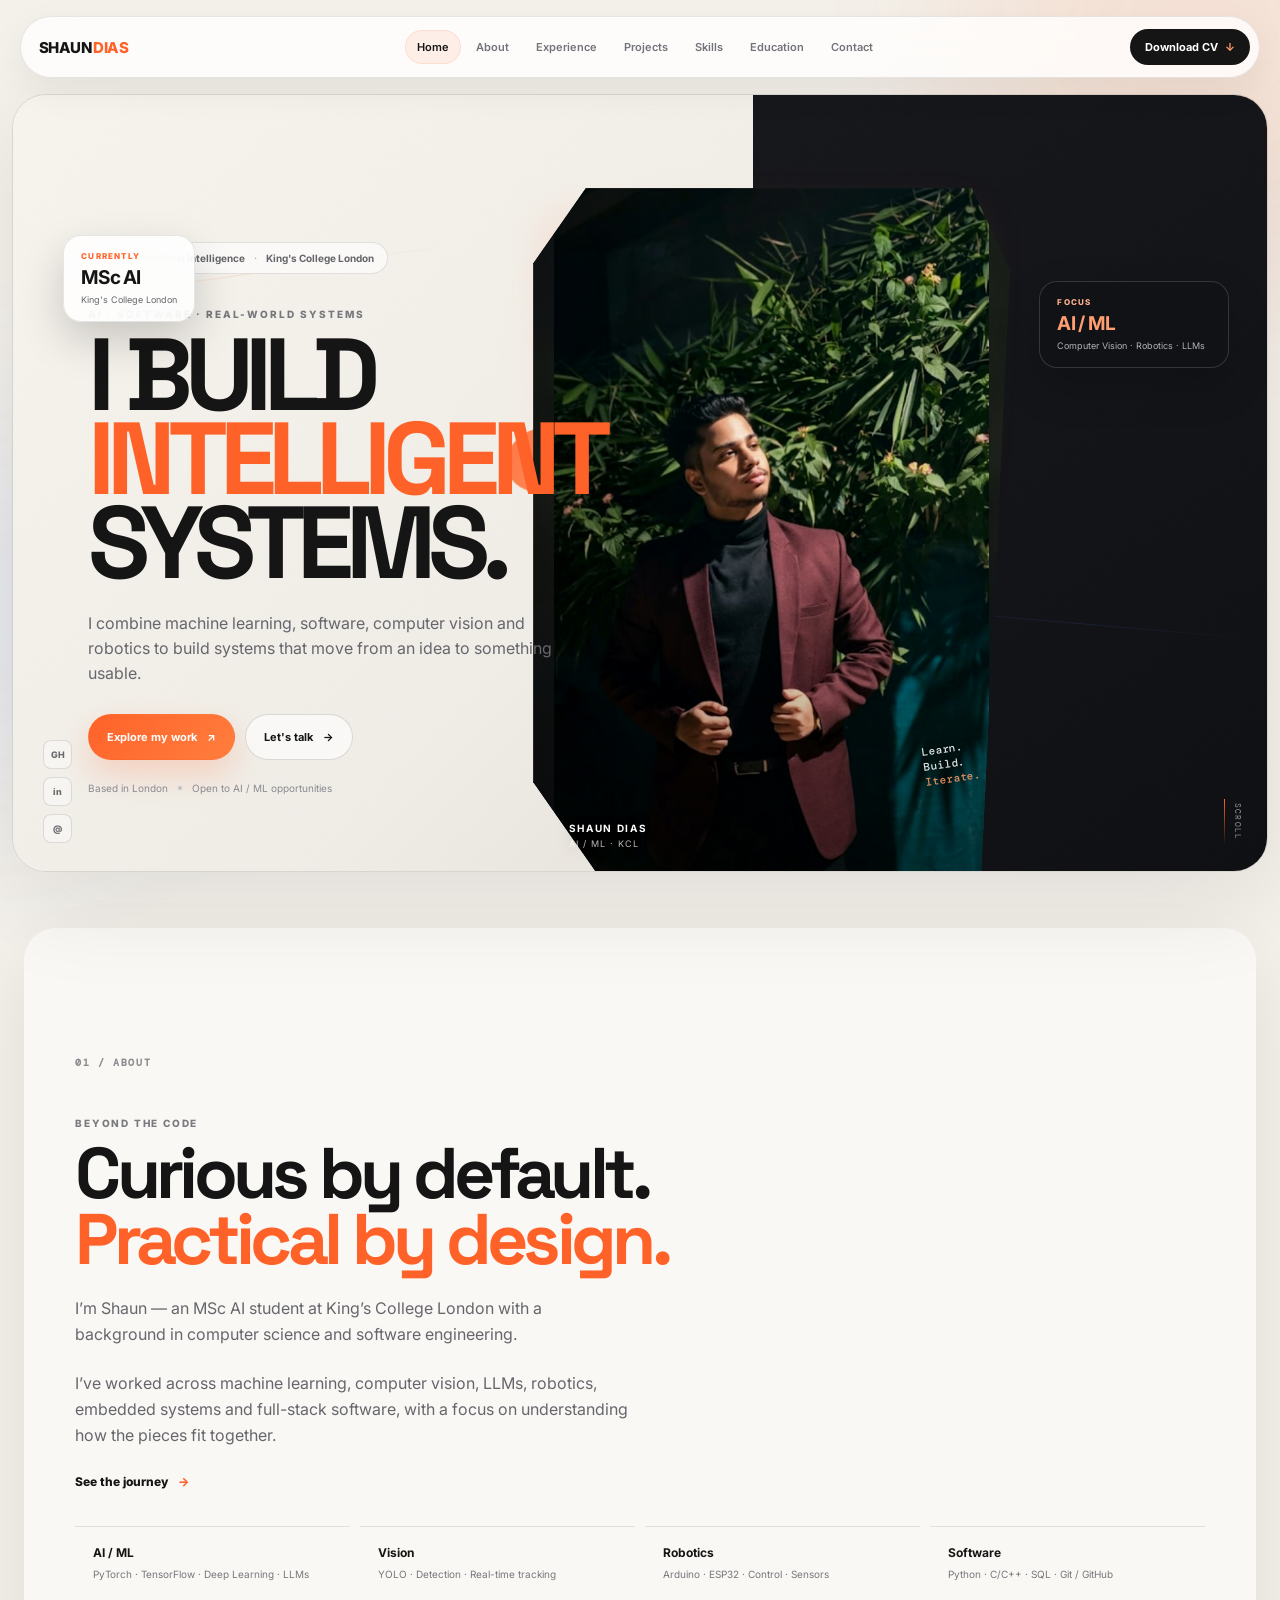
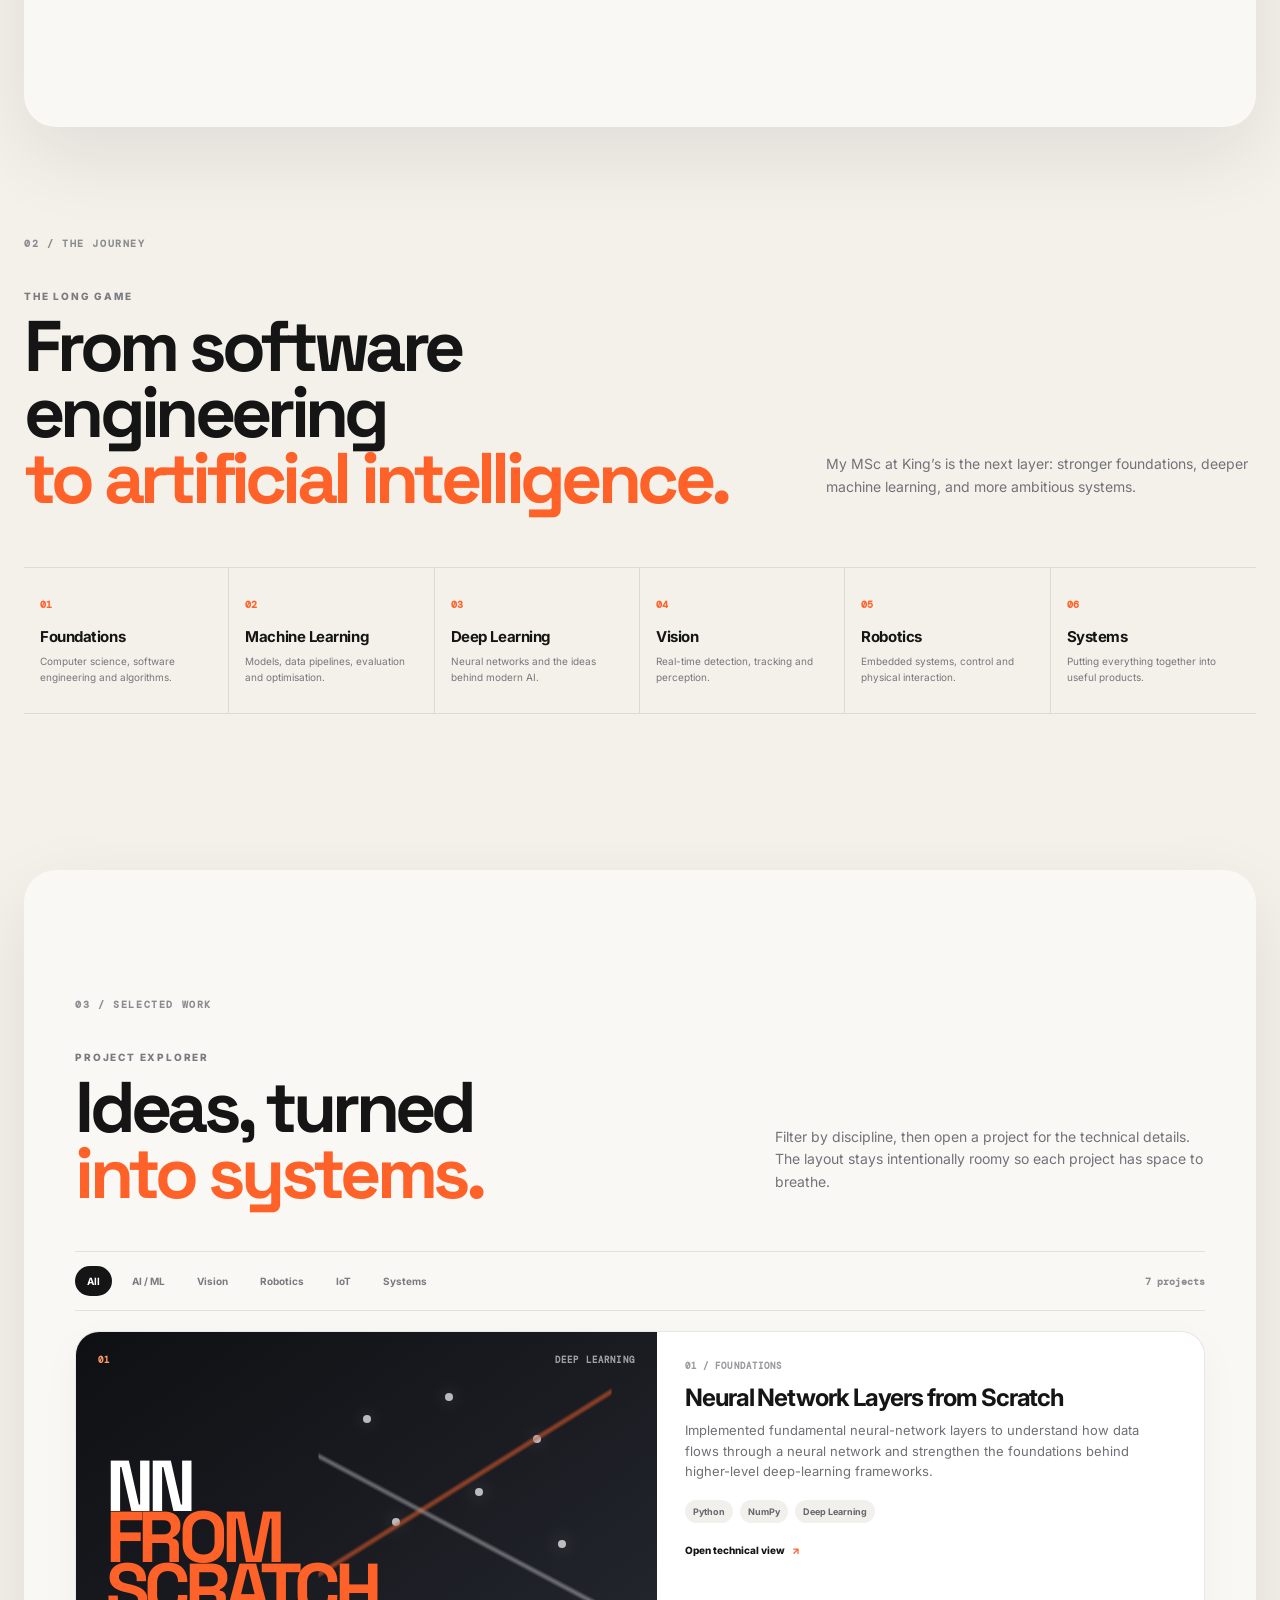
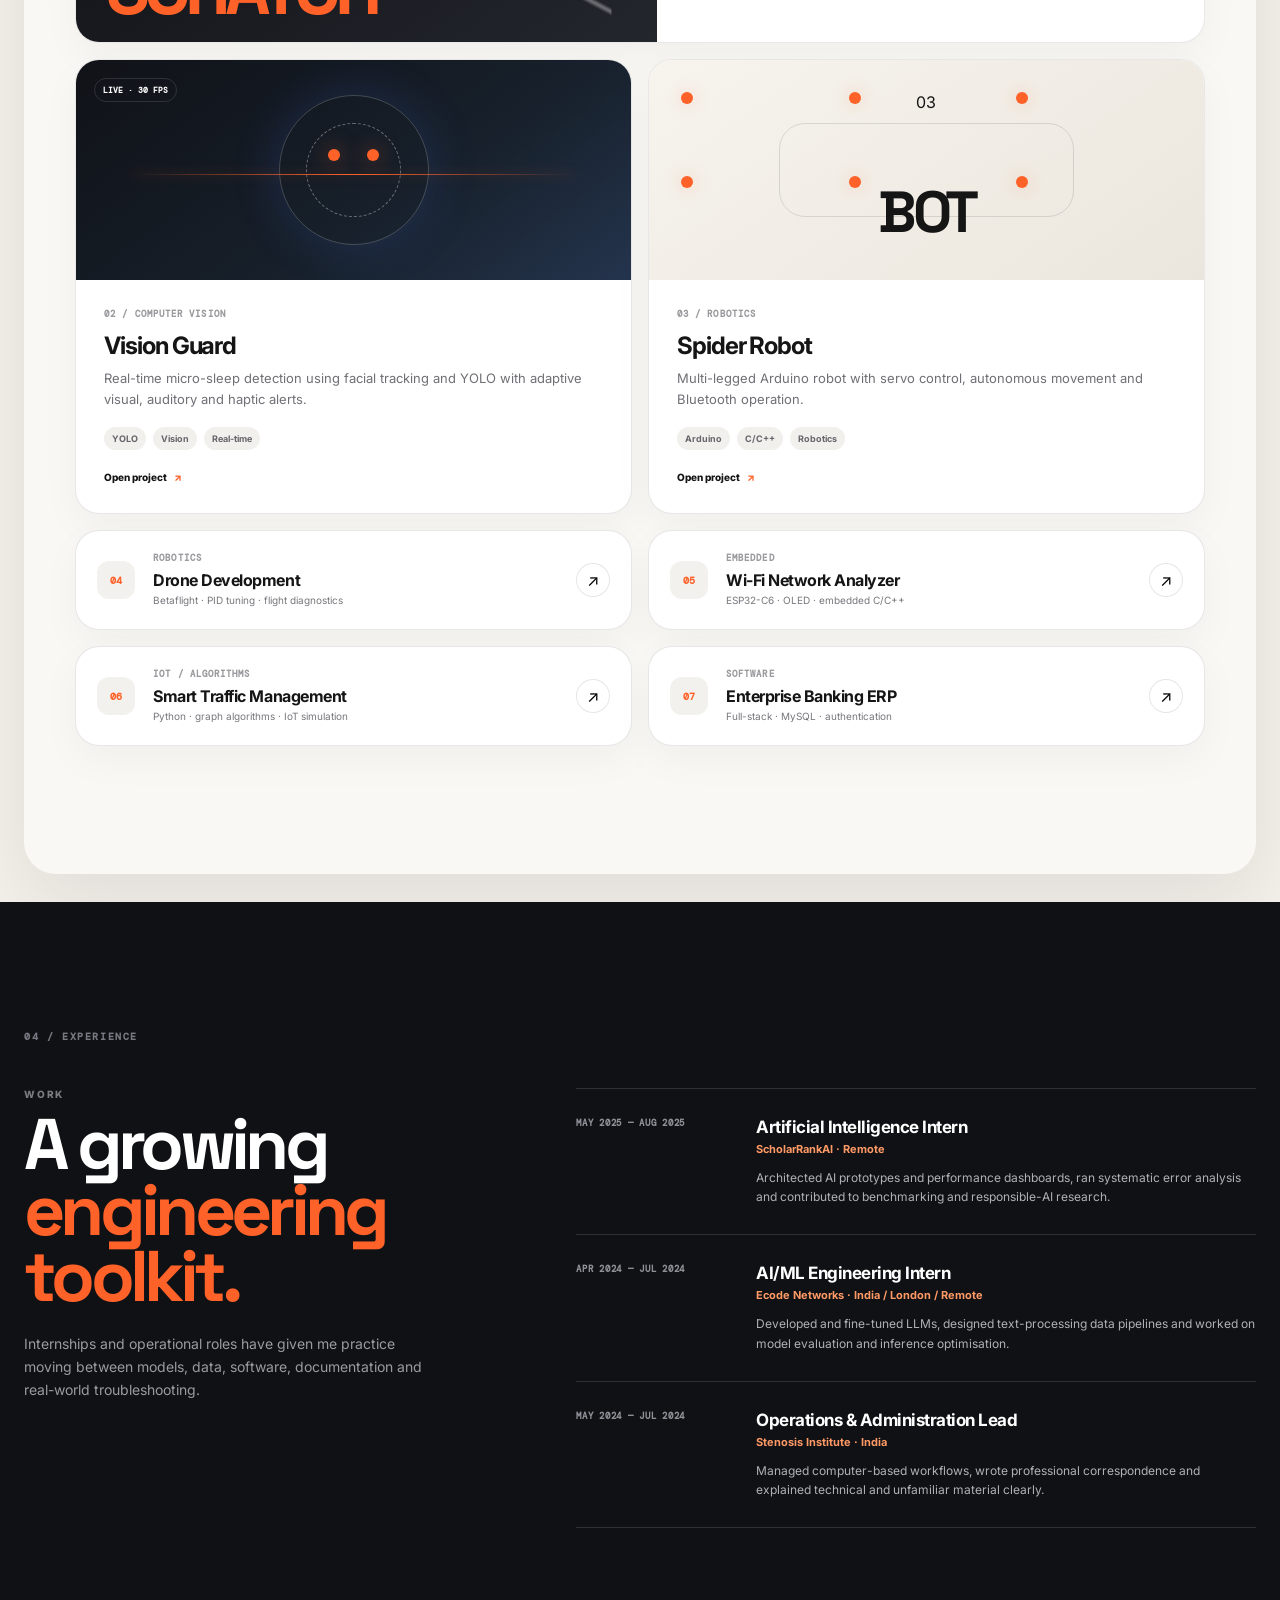
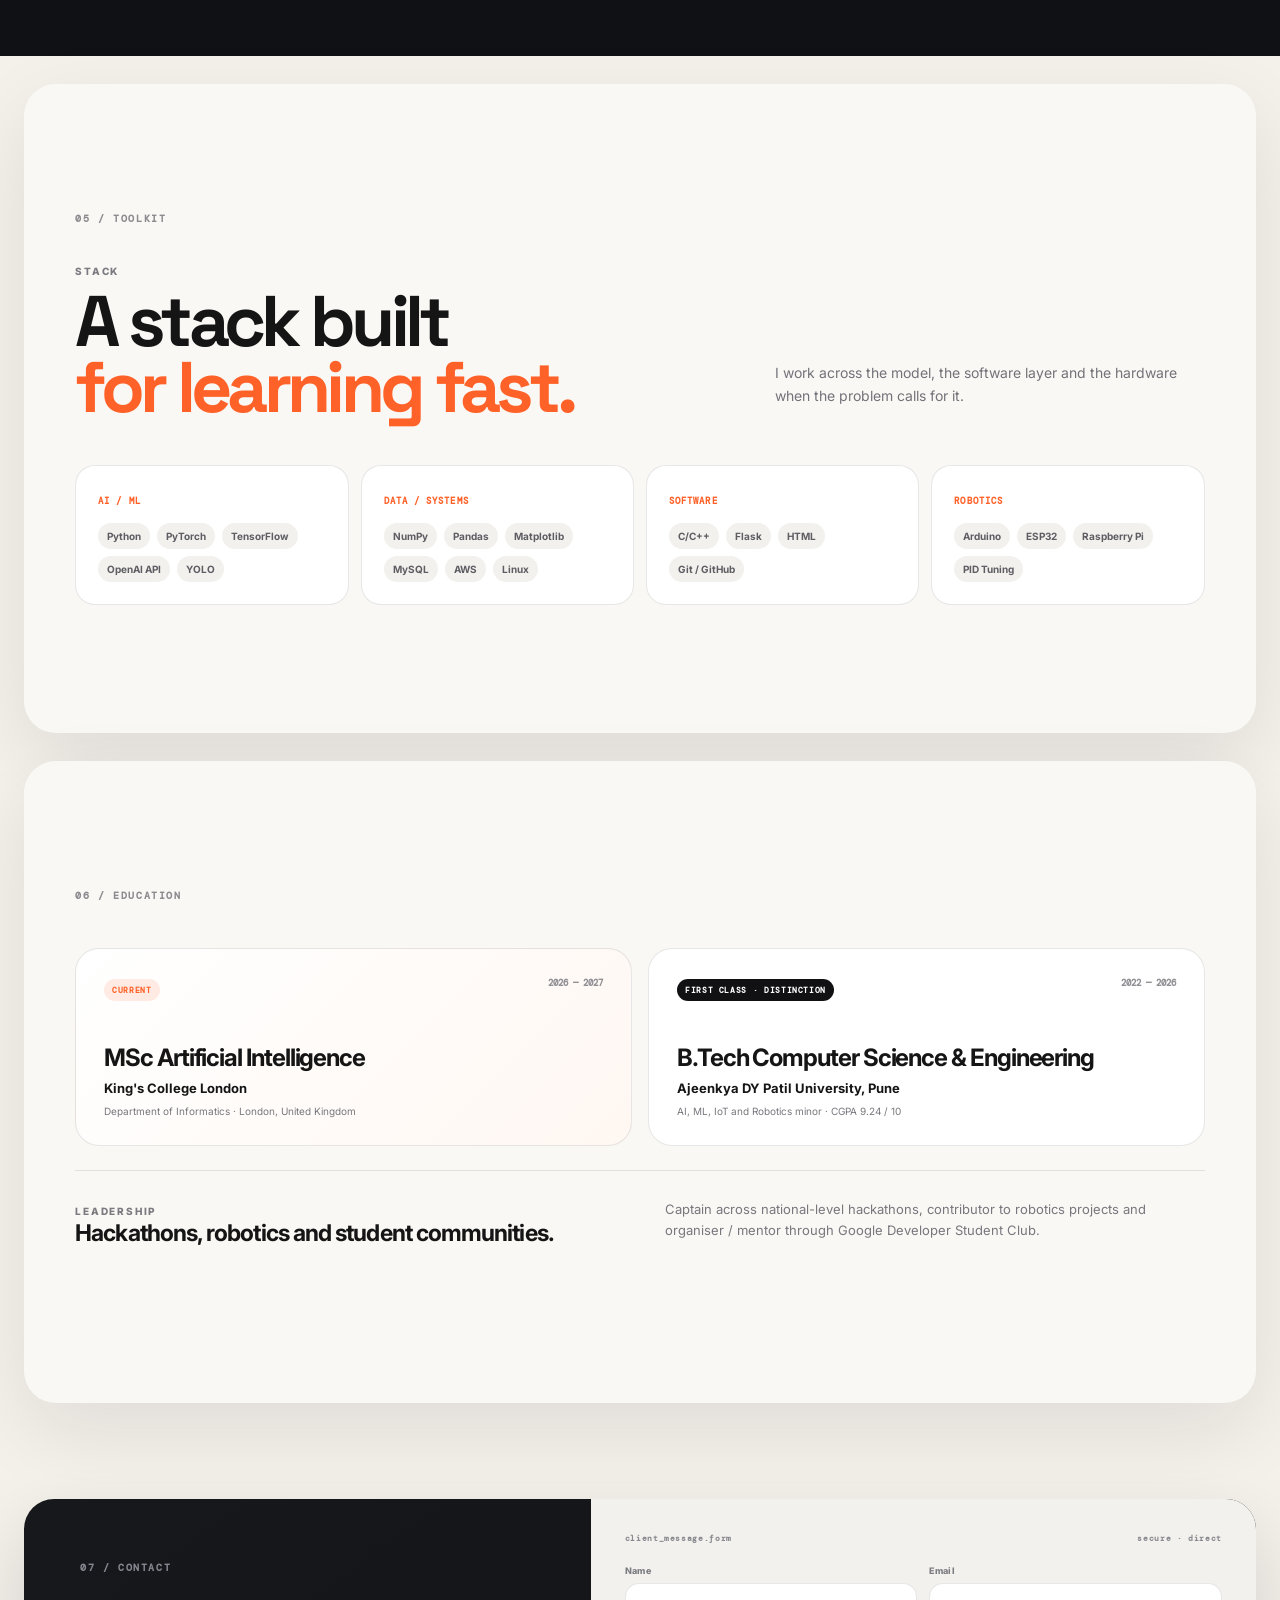
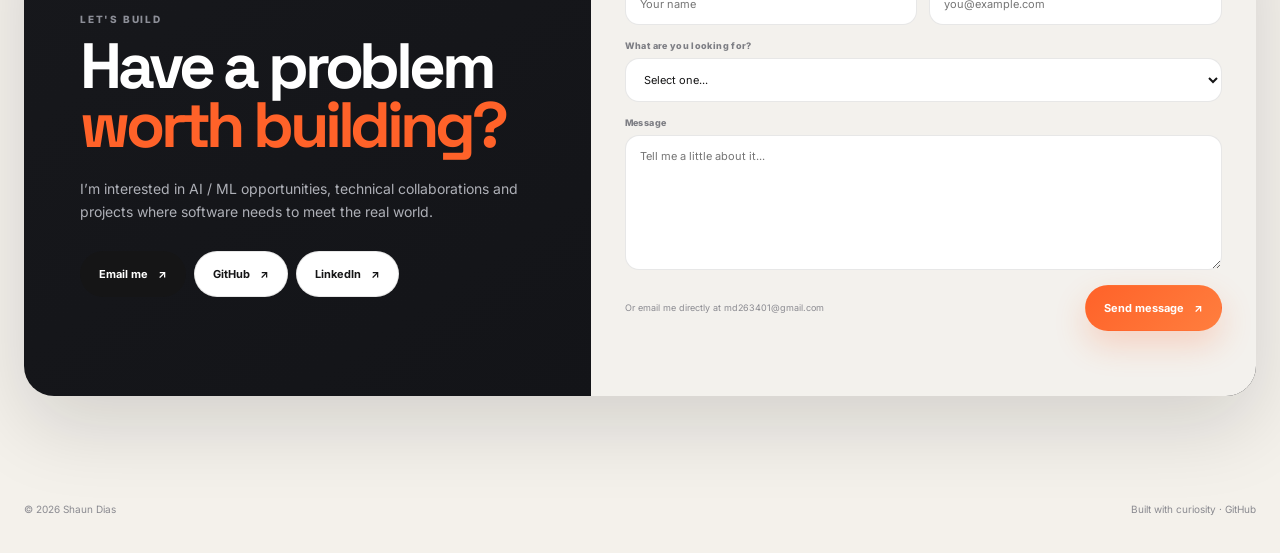
==== commit 749fe843: "Update portfolio website" ====
--- a/portfolio/index.html
+++ b/portfolio/index.html
@@ -1,2851 +1,227 @@
-<!doctype html>
+<!DOCTYPE html>
 <html lang="en">
 <head>
-  <meta charset="utf-8">
-  <meta name="viewport" content="width=device-width, initial-scale=1">
-  <title>Shaun Dias - Systems Engineer & AI Architect</title>
-  <meta name="description" content="Shaun Dias - Systems Engineer specializing in AI/ML, IoT, and Hardware-Software Integration.">
-  <link href="https://fonts.googleapis.com/css2?family=JetBrains+Mono:wght@300;400;500;600;700&family=Inter:wght@300;400;500;600;700;800&display=swap" rel="stylesheet">
-  <style>
-    :root {
-      --primary: #00ff88;
-      --primary-dark: #00cc6a;
-      --secondary: #0099ff;
-      --accent: #ff6b35;
-      --warning: #ffd60a;
-      --bg-dark: #0a0a0f;
-      --bg-card: #141420;
-      --bg-modal: #1a1a2e;
-      --bg-glass: rgba(0, 255, 136, 0.1);
-      --text-primary: #ffffff;
-      --text-secondary: #b0b0b0;
-      --text-muted: #666666;
-      --text-code: #00ff88;
-      --border: rgba(0, 255, 136, 0.2);
-      --border-subtle: rgba(255, 255, 255, 0.1);
-      --shadow: 0 25px 50px -12px rgba(0, 0, 0, 0.7);
-      --gradient-primary: linear-gradient(135deg, #00ff88 0%, #0099ff 100%);
-      --gradient-card: linear-gradient(135deg, rgba(0,255,136,0.1) 0%, rgba(0,153,255,0.05) 100%);
-      --grid-pattern: url("data:image/svg+xml,%3Csvg width='60' height='60' viewBox='0 0 60 60' xmlns='http://www.w3.org/2000/svg'%3E%3Cg fill='none' fill-rule='evenodd'%3E%3Cg fill='%2300ff88' fill-opacity='0.03'%3E%3Cpath d='m36 34v-4h-2v4h-4v2h4v4h2v-4h4v-2h-4zm0-30V0h-2v4h-4v2h4v4h2V6h4V4h-4zM6 34v-4H4v4H0v2h4v4h2v-4h4v-2H6zM6 4V0H4v4H0v2h4v4h2V6h4V4H6z'/%3E%3C/g%3E%3C/g%3E%3C/svg%3E");
-    }
-
-    * {
-      margin: 0;
-      padding: 0;
-      box-sizing: border-box;
-    }
-
-    body {
-      font-family: 'Inter', -apple-system, BlinkMacSystemFont, sans-serif;
-      background: var(--bg-dark);
-      background-image: var(--grid-pattern);
-      color: var(--text-primary);
-      line-height: 1.6;
-      overflow-x: hidden;
-    }
-
-    /* Code font for technical elements */
-    .code {
-      font-family: 'JetBrains Mono', monospace;
-      color: var(--text-code);
-    }
-
-    /* Enhanced background with circuit patterns */
-    .bg-animation {
-      position: fixed;
-      top: 0;
-      left: 0;
-      width: 100%;
-      height: 100%;
-      z-index: -1;
-      background: 
-        radial-gradient(circle at 20% 80%, rgba(0, 255, 136, 0.15) 0%, transparent 50%),
-        radial-gradient(circle at 80% 20%, rgba(0, 153, 255, 0.15) 0%, transparent 50%),
-        radial-gradient(circle at 40% 40%, rgba(255, 107, 53, 0.1) 0%, transparent 50%);
-    }
-
-    .circuit-lines {
-      position: absolute;
-      width: 100%;
-      height: 100%;
-      opacity: 0.1;
-    }
-
-    .circuit-line {
-      position: absolute;
-      background: linear-gradient(90deg, transparent, var(--primary), transparent);
-      height: 1px;
-      animation: pulse 3s ease-in-out infinite;
-    }
-
-    @keyframes pulse {
-      0%, 100% { opacity: 0.1; }
-      50% { opacity: 0.5; }
-    }
-
-    /* Loading screen */
-    .loading-overlay {
-      position: fixed;
-      top: 0;
-      left: 0;
-      width: 100%;
-      height: 100%;
-      background: var(--bg-dark);
-      display: flex;
-      flex-direction: column;
-      align-items: center;
-      justify-content: center;
-      z-index: 9999;
-      transition: opacity 0.5s ease;
-    }
-
-    .loading-terminal {
-      font-family: 'JetBrains Mono', monospace;
-      color: var(--primary);
-      font-size: 0.9rem;
-      text-align: left;
-      margin-bottom: 2rem;
-    }
-
-    .loading-bar {
-      width: 300px;
-      height: 4px;
-      background: rgba(0, 255, 136, 0.2);
-      border-radius: 2px;
-      overflow: hidden;
-    }
-
-    .loading-progress {
-      height: 100%;
-      background: var(--gradient-primary);
-      width: 0%;
-      animation: loading 2s ease-in-out forwards;
-    }
-
-    @keyframes loading {
-      0% { width: 0%; }
-      100% { width: 100%; }
-    }
-
-    /* Header */
-    .header {
-      position: fixed;
-      top: 0;
-      left: 0;
-      right: 0;
-      background: rgba(10, 10, 15, 0.9);
-      backdrop-filter: blur(20px);
-      border-bottom: 1px solid var(--border-subtle);
-      z-index: 1000;
-      transition: all 0.3s ease;
-    }
-
-    .header.scrolled {
-      background: rgba(10, 10, 15, 0.95);
-      box-shadow: var(--shadow);
-      border-bottom-color: var(--border);
-    }
-
-    .nav-container {
-      max-width: 1200px;
-      margin: 0 auto;
-      padding: 1rem 2rem;
-      display: flex;
-      justify-content: space-between;
-      align-items: center;
-    }
-
-    .logo {
-      font-family: 'JetBrains Mono', monospace;
-      font-size: 1.2rem;
-      font-weight: 700;
-      color: var(--primary);
-      display: flex;
-      align-items: center;
-      gap: 0.5rem;
-    }
-
-    .logo::before {
-      content: ">";
-      color: var(--secondary);
-    }
-
-    .nav-menu {
-      display: flex;
-      gap: 0.5rem;
-      list-style: none;
-    }
-
-    .nav-item {
-      cursor: pointer;
-      padding: 0.75rem 1.5rem;
-      border-radius: 6px;
-      transition: all 0.3s ease;
-      font-family: 'JetBrains Mono', monospace;
-      font-size: 0.9rem;
-      border: 1px solid transparent;
-      position: relative;
-    }
-
-    .nav-item:hover {
-      background: var(--bg-glass);
-      border-color: var(--border);
-      transform: translateY(-1px);
-    }
-
-    .nav-item.active {
-      background: var(--gradient-primary);
-      color: var(--bg-dark);
-      font-weight: 600;
-    }
-
-    /* Status indicator */
-    .status-indicator {
-      display: flex;
-      align-items: center;
-      gap: 0.5rem;
-      font-family: 'JetBrains Mono', monospace;
-      font-size: 0.8rem;
-      color: var(--text-secondary);
-    }
-
-    .status-dot {
-      width: 8px;
-      height: 8px;
-      background: var(--primary);
-      border-radius: 50%;
-      animation: blink 2s ease-in-out infinite;
-    }
-
-    @keyframes blink {
-      0%, 50% { opacity: 1; }
-      51%, 100% { opacity: 0.3; }
-    }
-
-    /* Main container */
-    .container {
-      max-width: 1200px;
-      margin: 0 auto;
-      padding: 0 2rem;
-      margin-top: 80px;
-    }
-
-    /* Page sections */
-    .page {
-      display: none;
-      min-height: calc(100vh - 160px);
-      animation: slideIn 0.6s ease-out;
-    }
-
-    .page.active {
-      display: block;
-    }
-
-    @keyframes slideIn {
-      from { opacity: 0; transform: translateX(50px); }
-      to { opacity: 1; transform: translateX(0); }
-    }
-
-    /* Hero section with terminal aesthetic */
-    .hero {
-      padding: 4rem 0;
-      position: relative;
-    }
-
-    .hero-terminal {
-      background: var(--bg-card);
-      border: 1px solid var(--border);
-      border-radius: 8px;
-      padding: 2rem;
-      margin-bottom: 3rem;
-      box-shadow: var(--shadow);
-    }
-
-    .terminal-header {
-      display: flex;
-      align-items: center;
-      gap: 0.5rem;
-      margin-bottom: 1.5rem;
-      padding-bottom: 1rem;
-      border-bottom: 1px solid var(--border-subtle);
-    }
-
-    .terminal-dots {
-      display: flex;
-      gap: 0.5rem;
-    }
-
-    .terminal-dot {
-      width: 12px;
-      height: 12px;
-      border-radius: 50%;
-    }
-
-    .terminal-dot:nth-child(1) { background: #ff5f57; }
-    .terminal-dot:nth-child(2) { background: #ffbd2e; }
-    .terminal-dot:nth-child(3) { background: #28ca42; }
-
-    .terminal-title {
-      font-family: 'JetBrains Mono', monospace;
-      font-size: 0.9rem;
-      color: var(--text-secondary);
-    }
-
-    .hero-content {
-      font-family: 'JetBrains Mono', monospace;
-      color: var(--text-primary);
-      line-height: 1.8;
-    }
-
-    .hero-prompt {
-      color: var(--primary);
-      margin-right: 1rem;
-    }
-
-    .hero-name {
-      font-size: 2.5rem;
-      font-weight: 700;
-      color: var(--primary);
-      margin: 1rem 0;
-    }
-
-    .hero-role {
-      font-size: 1.2rem;
-      color: var(--secondary);
-      margin-bottom: 2rem;
-    }
-
-    .specs-grid {
-      display: grid;
-      grid-template-columns: repeat(auto-fit, minmax(280px, 1fr));
-      gap: 1.5rem;
-      margin: 3rem 0;
-    }
-
-    .spec-card {
-      background: var(--bg-card);
-      border: 1px solid var(--border);
-      border-radius: 8px;
-      padding: 1.5rem;
-      transition: all 0.3s ease;
-      position: relative;
-      overflow: hidden;
-    }
-
-    .spec-card::before {
-      content: '';
-      position: absolute;
-      top: 0;
-      left: 0;
-      width: 4px;
-      height: 100%;
-      background: var(--gradient-primary);
-    }
-
-    .spec-card:hover {
-      transform: translateY(-4px);
-      box-shadow: var(--shadow);
-      border-color: var(--border);
-    }
-
-    .spec-title {
-      font-family: 'JetBrains Mono', monospace;
-      color: var(--primary);
-      margin-bottom: 1rem;
-      display: flex;
-      align-items: center;
-      gap: 0.5rem;
-    }
-
-    .spec-value {
-      font-size: 1.8rem;
-      font-weight: 700;
-      color: var(--text-primary);
-      margin-bottom: 0.5rem;
-    }
-
-    .spec-description {
-      color: var(--text-secondary);
-      font-size: 0.9rem;
-    }
-
-    /* Projects section with technical grid */
-    .projects-header {
-      display: flex;
-      justify-content: space-between;
-      align-items: center;
-      margin-bottom: 2rem;
-    }
-
-    .projects-title {
-      font-family: 'JetBrains Mono', monospace;
-      font-size: 2rem;
-      color: var(--primary);
-    }
-
-    .projects-filter {
-      display: flex;
-      gap: 0.5rem;
-    }
-
-    .filter-btn {
-      padding: 0.5rem 1rem;
-      background: var(--bg-card);
-      border: 1px solid var(--border-subtle);
-      border-radius: 4px;
-      color: var(--text-secondary);
-      cursor: pointer;
-      transition: all 0.3s ease;
-      font-family: 'JetBrains Mono', monospace;
-      font-size: 0.8rem;
-    }
-
-    .filter-btn:hover,
-    .filter-btn.active {
-      background: var(--gradient-primary);
-      color: var(--bg-dark);
-      border-color: var(--primary);
-    }
-
-    .projects-grid {
-      display: grid;
-      grid-template-columns: repeat(auto-fill, minmax(350px, 1fr));
-      gap: 2rem;
-    }
-
-    .project-card {
-      background: var(--bg-card);
-      border: 1px solid var(--border-subtle);
-      border-radius: 8px;
-      overflow: hidden;
-      transition: all 0.3s ease;
-      cursor: pointer;
-      position: relative;
-    }
-
-    .project-card::before {
-      content: '';
-      position: absolute;
-      top: 0;
-      left: 0;
-      width: 100%;
-      height: 4px;
-      background: var(--gradient-primary);
-      transform: scaleX(0);
-      transition: transform 0.3s ease;
-    }
-
-    .project-card:hover {
-      transform: translateY(-8px);
-      box-shadow: var(--shadow);
-      border-color: var(--border);
-    }
-
-    .project-card:hover::before {
-      transform: scaleX(1);
-    }
-
-    .project-image {
-      width: 100%;
-      height: 200px;
-      background: linear-gradient(135deg, var(--bg-modal), var(--bg-card));
-      position: relative;
-      overflow: hidden;
-      display: flex;
-      align-items: center;
-      justify-content: center;
-    }
-
-    .project-icon {
-      font-size: 3rem;
-      opacity: 0.8;
-    }
-
-    .project-status {
-      position: absolute;
-      top: 1rem;
-      right: 1rem;
-      padding: 0.25rem 0.75rem;
-      background: var(--gradient-primary);
-      color: var(--bg-dark);
-      border-radius: 20px;
-      font-family: 'JetBrains Mono', monospace;
-      font-size: 0.7rem;
-      font-weight: 600;
-    }
-
-    .project-content {
-      padding: 1.5rem;
-    }
-
-    .project-title {
-      font-family: 'JetBrains Mono', monospace;
-      font-size: 1.2rem;
-      font-weight: 600;
-      margin-bottom: 0.5rem;
-      color: var(--text-primary);
-    }
-
-    .project-type {
-      color: var(--secondary);
-      font-size: 0.8rem;
-      margin-bottom: 1rem;
-      font-family: 'JetBrains Mono', monospace;
-    }
-
-    .project-description {
-      color: var(--text-secondary);
-      font-size: 0.9rem;
-      margin-bottom: 1.5rem;
-      line-height: 1.5;
-    }
-
-    .project-tech-stack {
-      display: flex;
-      flex-wrap: wrap;
-      gap: 0.5rem;
-      margin-bottom: 1rem;
-    }
-
-    .tech-chip {
-      padding: 0.25rem 0.75rem;
-      background: rgba(0, 255, 136, 0.1);
-      border: 1px solid rgba(0, 255, 136, 0.3);
-      border-radius: 4px;
-      font-family: 'JetBrains Mono', monospace;
-      font-size: 0.7rem;
-      color: var(--primary);
-    }
-
-    .project-metrics {
-      display: flex;
-      justify-content: space-between;
-      font-family: 'JetBrains Mono', monospace;
-      font-size: 0.8rem;
-      color: var(--text-muted);
-    }
-
-    /* Project Modal */
-    .project-modal {
-      position: fixed;
-      top: 0;
-      left: 0;
-      width: 100%;
-      height: 100%;
-      background: rgba(0, 0, 0, 0.9);
-      z-index: 2000;
-      display: none;
-      overflow-y: auto;
-    }
-
-    .project-modal.active {
-      display: flex;
-      align-items: flex-start;
-      justify-content: center;
-      padding: 2rem;
-    }
-
-    .modal-content {
-      background: var(--bg-modal);
-      border: 1px solid var(--border);
-      border-radius: 12px;
-      max-width: 1000px;
-      width: 100%;
-      max-height: 90vh;
-      overflow-y: auto;
-      position: relative;
-      animation: modalSlideIn 0.4s ease-out;
-    }
-
-    @keyframes modalSlideIn {
-      from { opacity: 0; transform: translateY(50px) scale(0.9); }
-      to { opacity: 1; transform: translateY(0) scale(1); }
-    }
-
-    .modal-header {
-      padding: 2rem;
-      border-bottom: 1px solid var(--border-subtle);
-      display: flex;
-      justify-content: space-between;
-      align-items: flex-start;
-    }
-
-    .modal-close {
-      background: none;
-      border: none;
-      color: var(--text-secondary);
-      cursor: pointer;
-      font-size: 1.5rem;
-      padding: 0.5rem;
-      border-radius: 4px;
-      transition: all 0.3s ease;
-    }
-
-    .modal-close:hover {
-      background: rgba(255, 255, 255, 0.1);
-      color: var(--text-primary);
-    }
-
-    .modal-body {
-      padding: 2rem;
-    }
-
-    .project-gallery {
-      display: grid;
-      grid-template-columns: repeat(auto-fit, minmax(250px, 1fr));
-      gap: 1rem;
-      margin-bottom: 2rem;
-    }
-
-    .gallery-image {
-      aspect-ratio: 16/9;
-      background: linear-gradient(135deg, var(--bg-card), var(--bg-dark));
-      border-radius: 8px;
-      display: flex;
-      align-items: center;
-      justify-content: center;
-      font-size: 2rem;
-      color: var(--text-muted);
-      border: 1px solid var(--border-subtle);
-    }
-
-    .project-details-grid {
-      display: grid;
-      grid-template-columns: 1fr 1fr;
-      gap: 2rem;
-      margin-bottom: 2rem;
-    }
-
-    .detail-section {
-      background: var(--bg-card);
-      padding: 1.5rem;
-      border-radius: 8px;
-      border: 1px solid var(--border-subtle);
-    }
-
-    .detail-title {
-      font-family: 'JetBrains Mono', monospace;
-      color: var(--primary);
-      margin-bottom: 1rem;
-      display: flex;
-      align-items: center;
-      gap: 0.5rem;
-    }
-
-    .detail-content {
-      color: var(--text-secondary);
-      line-height: 1.6;
-    }
-
-    .detail-list {
-      list-style: none;
-      padding: 0;
-    }
-
-    .detail-list li {
-      padding: 0.5rem 0;
-      border-bottom: 1px solid rgba(255, 255, 255, 0.05);
-      display: flex;
-      justify-content: space-between;
-    }
-
-    .detail-list li:last-child {
-      border-bottom: none;
-    }
-
-    /* Technical specifications table */
-    .tech-specs {
-      width: 100%;
-      border-collapse: collapse;
-      margin: 1rem 0;
-      font-family: 'JetBrains Mono', monospace;
-      font-size: 0.9rem;
-    }
-
-    .tech-specs th,
-    .tech-specs td {
-      padding: 0.75rem;
-      text-align: left;
-      border-bottom: 1px solid var(--border-subtle);
-    }
-
-    .tech-specs th {
-      background: var(--bg-card);
-      color: var(--primary);
-      font-weight: 600;
-    }
-
-    .tech-specs td {
-      color: var(--text-secondary);
-    }
-
-    /* Contact section */
-    .contact-terminal {
-      background: var(--bg-card);
-      border: 1px solid var(--border);
-      border-radius: 8px;
-      padding: 2rem;
-      margin-bottom: 2rem;
-    }
-
-    .contact-grid {
-      display: grid;
-      grid-template-columns: 1fr 1fr;
-      gap: 3rem;
-      margin-top: 2rem;
-    }
-
-    .contact-form {
-      display: flex;
-      flex-direction: column;
-      gap: 1.5rem;
-    }
-
-    .form-group {
-      display: flex;
-      flex-direction: column;
-      gap: 0.5rem;
-    }
-
-    .form-label {
-      font-family: 'JetBrains Mono', monospace;
-      color: var(--primary);
-      font-size: 0.9rem;
-    }
-
-    .form-input,
-    .form-textarea {
-      background: var(--bg-dark);
-      border: 1px solid var(--border-subtle);
-      border-radius: 4px;
-      padding: 1rem;
-      color: var(--text-primary);
-      font-family: 'JetBrains Mono', monospace;
-      font-size: 0.9rem;
-      transition: all 0.3s ease;
-    }
-
-    .form-input:focus,
-    .form-textarea:focus {
-      outline: none;
-      border-color: var(--primary);
-      box-shadow: 0 0 0 2px rgba(0, 255, 136, 0.2);
-    }
-
-    .form-textarea {
-      resize: vertical;
-      min-height: 120px;
-    }
-
-    .btn {
-      padding: 1rem 2rem;
-      background: var(--gradient-primary);
-      color: var(--bg-dark);
-      border: none;
-      border-radius: 4px;
-      font-family: 'JetBrains Mono', monospace;
-      font-weight: 600;
-      cursor: pointer;
-      transition: all 0.3s ease;
-      text-decoration: none;
-      display: inline-flex;
-      align-items: center;
-      justify-content: center;
-      gap: 0.5rem;
-    }
-
-    .btn:hover {
-      transform: translateY(-2px);
-      box-shadow: var(--shadow);
-    }
-
-    .btn-secondary {
-      background: var(--bg-card);
-      color: var(--text-primary);
-      border: 1px solid var(--border);
-    }
-
-    .btn-secondary:hover {
-      background: var(--bg-glass);
-      border-color: var(--primary);
-    }
-
-    /* Footer */
-    .footer {
-      background: var(--bg-card);
-      border-top: 1px solid var(--border-subtle);
-      padding: 3rem 0 2rem;
-      margin-top: 4rem;
-    }
-
-    .footer-content {
-      max-width: 1200px;
-      margin: 0 auto;
-      padding: 0 2rem;
-      text-align: center;
-    }
-
-    .footer-terminal {
-      font-family: 'JetBrains Mono', monospace;
-      color: var(--text-secondary);
-      margin-bottom: 2rem;
-      padding: 1rem;
-      background: var(--bg-dark);
-      border-radius: 4px;
-      text-align: left;
-      display: inline-block;
-    }
-
-    .social-links {
-      display: flex;
-      justify-content: center;
-      gap: 1rem;
-      margin-bottom: 2rem;
-    }
-
-    .social-link {
-      padding: 0.75rem;
-      background: var(--bg-dark);
-      border: 1px solid var(--border-subtle);
-      border-radius: 4px;
-      color: var(--text-secondary);
-      text-decoration: none;
-      transition: all 0.3s ease;
-      font-family: 'JetBrains Mono', monospace;
-      font-size: 0.9rem;
-    }
-
-    .social-link:hover {
-      background: var(--gradient-primary);
-      color: var(--bg-dark);
-      border-color: var(--primary);
-      transform: translateY(-2px);
-    }
-
-    /* Responsive */
-    /* Add these CSS rules to your existing CSS (replace the existing @media section) */
-
-/* Enhanced Mobile Responsive Styles */
-@media (max-width: 1024px) {
-  .container {
-    padding: 0 1.5rem;
-  }
-  
-  .specs-grid {
-    grid-template-columns: repeat(2, 1fr);
-    gap: 1rem;
-  }
-  
-  .projects-grid {
-    grid-template-columns: repeat(auto-fit, minmax(300px, 1fr));
-  }
-}
-
-@media (max-width: 768px) {
-  /* Navigation improvements */
-  .nav-container {
-    padding: 0.75rem 1rem;
-    flex-wrap: wrap;
-  }
-  
-  .nav-menu {
-    flex-direction: row;
-    gap: 0.25rem;
-    flex-wrap: wrap;
-  }
-  
-  .nav-item {
-    padding: 0.5rem 0.75rem;
-    font-size: 0.8rem;
-  }
-  
-  .logo {
-    font-size: 1rem;
-  }
-  
-  .status-indicator {
-    font-size: 0.7rem;
-    order: 3;
-    width: 100%;
-    justify-content: center;
-    margin-top: 0.5rem;
-  }
-  
-  /* Container and spacing */
-  .container {
-    padding: 0 1rem;
-    margin-top: 100px; /* Account for wrapped nav */
-  }
-  
-  /* Hero section mobile optimization */
-  .hero {
-    padding: 2rem 0;
-  }
-  
-  .hero-terminal {
-    padding: 1.5rem;
-    margin-bottom: 2rem;
-  }
-  
-  .hero-name {
-    font-size: 1.8rem;
-    line-height: 1.2;
-  }
-  
-  .hero-role {
-    font-size: 1rem;
-    margin-bottom: 1.5rem;
-  }
-  
-  .hero-content {
-    font-size: 0.8rem;
-    line-height: 1.6;
-  }
-  
-  /* Specs grid mobile */
-  .specs-grid {
-    grid-template-columns: 1fr;
-    gap: 1rem;
-    margin: 2rem 0;
-  }
-  
-  .spec-card {
-    padding: 1.25rem;
-  }
-  
-  .spec-value {
-    font-size: 1.5rem;
-  }
-  
-  /* Projects section mobile */
-  .projects-header {
-    flex-direction: column;
-    align-items: flex-start;
-    gap: 1rem;
-    margin-bottom: 1.5rem;
-  }
-  
-  .projects-title {
-    font-size: 1.5rem;
-  }
-  
-  .projects-filter {
-    display: flex;
-    flex-wrap: wrap;
-    gap: 0.5rem;
-    width: 100%;
-  }
-  
-  .filter-btn {
-    flex: 1;
-    min-width: 80px;
-    text-align: center;
-    font-size: 0.75rem;
-    padding: 0.5rem 0.75rem;
-  }
-  
-  .projects-grid {
-    grid-template-columns: 1fr;
-    gap: 1.5rem;
-  }
-  
-  .project-card {
-    margin: 0 auto;
-    max-width: 100%;
-  }
-  
-  .project-image {
-    height: 150px;
-  }
-  
-  .project-icon {
-    font-size: 2.5rem;
-  }
-  
-  .project-content {
-    padding: 1.25rem;
-  }
-  
-  .project-title {
-    font-size: 1.1rem;
-  }
-  
-  .project-description {
-    font-size: 0.85rem;
-    line-height: 1.4;
-  }
-  
-  .tech-chip {
-    font-size: 0.65rem;
-    padding: 0.2rem 0.5rem;
-  }
-  
-  .project-metrics {
-    font-size: 0.75rem;
-    flex-direction: column;
-    gap: 0.25rem;
-  }
-  
-  /* Contact section mobile */
-  .contact-grid {
-    grid-template-columns: 1fr;
-    gap: 2rem;
-  }
-  
-  .contact-terminal {
-    padding: 1.5rem;
-  }
-  
-  .form-input,
-  .form-textarea {
-    padding: 0.75rem;
-    font-size: 0.9rem;
-  }
-  
-  .btn {
-    padding: 0.875rem 1.5rem;
-    font-size: 0.9rem;
-  }
-  
-  /* Modal mobile optimization */
-  .project-modal.active {
-    padding: 1rem;
-    align-items: flex-start;
-  }
-  
-  .modal-content {
-    margin: 0;
-    max-height: 95vh;
-    width: 100%;
-    max-width: none;
-  }
-  
-  .modal-header {
-    padding: 1.5rem;
-  }
-  
-  .modal-body {
-    padding: 1.5rem;
-  }
-  
-  .project-details-grid {
-    grid-template-columns: 1fr;
-    gap: 1rem;
-  }
-  
-  .detail-section {
-    padding: 1.25rem;
-  }
-  
-  .project-gallery {
-    grid-template-columns: 1fr;
-  }
-  
-  .gallery-image img {
-    width: 100% !important;
-    max-width: 280px;
-    height: auto;
-  }
-  
-  /* Tech specs table mobile */
-  .tech-specs {
-    font-size: 0.8rem;
-  }
-  
-  .tech-specs th,
-  .tech-specs td {
-    padding: 0.5rem;
-  }
-  
-  /* Footer mobile */
-  .footer {
-    padding: 2rem 0 1.5rem;
-    margin-top: 3rem;
-  }
-  
-  .footer-content {
-    padding: 0 1rem;
-  }
-  
-  .footer-terminal {
-    font-size: 0.8rem;
-    padding: 0.75rem;
-    margin-bottom: 1.5rem;
-  }
-  
-  .social-links {
-    flex-wrap: wrap;
-    gap: 0.75rem;
-    margin-bottom: 1.5rem;
-  }
-  
-  .social-link {
-    font-size: 0.8rem;
-    padding: 0.5rem 0.75rem;
-  }
-  
-  /* Code blocks mobile */
-  pre {
-    font-size: 0.7rem !important;
-    padding: 0.75rem !important;
-    overflow-x: auto;
-    white-space: pre-wrap;
-    word-break: break-word;
-  }
-}
-
-@media (max-width: 480px) {
-  /* Extra small screens */
-  .hero-name {
-    font-size: 1.5rem;
-  }
-  
-  .hero-role {
-    font-size: 0.9rem;
-  }
-  
-  .hero-content {
-    font-size: 0.75rem;
-  }
-  
-  .projects-title {
-    font-size: 1.25rem;
-  }
-  
-  .filter-btn {
-    font-size: 0.7rem;
-    padding: 0.4rem 0.5rem;
-  }
-  
-  .project-image {
-    height: 120px;
-  }
-  
-  .project-icon {
-    font-size: 2rem;
-  }
-  
-  .modal-header,
-  .modal-body {
-    padding: 1rem;
-  }
-  
-  .form-input,
-  .form-textarea {
-    font-size: 0.85rem;
-  }
-}
-
-/* Improved touch targets for mobile */
-@media (hover: none) and (pointer: coarse) {
-  .nav-item,
-  .filter-btn,
-  .btn,
-  .social-link {
-    min-height: 44px;
-    display: flex;
-    align-items: center;
-    justify-content: center;
-  }
-  
-  .project-card {
-    cursor: pointer;
-    -webkit-tap-highlight-color: rgba(0, 255, 136, 0.1);
-  }
-}
-
-    /* Scrollbar styling */
-    ::-webkit-scrollbar {
-      width: 8px;
-    }
-
-    ::-webkit-scrollbar-track {
-      background: var(--bg-dark);
-    }
-
-    ::-webkit-scrollbar-thumb {
-      background: var(--border);
-      border-radius: 4px;
-    }
-
-    ::-webkit-scrollbar-thumb:hover {
-      background: var(--primary);
-    }
-  </style>
+  <meta charset="UTF-8">
+  <meta name="viewport" content="width=device-width, initial-scale=1.0">
+  <meta name="theme-color" content="#f4f1eb">
+  <meta name="description" content="Shaun Dias — MSc Artificial Intelligence student at King's College London building practical AI, software, computer vision and robotics systems.">
+  <title>Shaun Dias — AI / ML Portfolio</title>
+  <link rel="preconnect" href="https://fonts.googleapis.com">
+  <link rel="preconnect" href="https://fonts.gstatic.com" crossorigin>
+  <link href="https://fonts.googleapis.com/css2?family=DM+Mono:wght@400;500&family=Inter:wght@400;500;600;700;800&family=Space+Grotesk:wght@500;600;700&display=swap" rel="stylesheet">
+  <link rel="stylesheet" href="styles.css">
 </head>
 <body>
-  <!-- Loading Screen -->
-  <div class="loading-overlay" id="loadingOverlay">
-    <div class="loading-terminal">
-      <div>shaun@system:~$ initializing portfolio...</div>
-      <div>Loading modules: [AI] [IoT] [Systems]</div>
-      <div>Establishing connection...</div>
-      <div>Ready.</div>
-    </div>
-    <div class="loading-bar">
-      <div class="loading-progress"></div>
+  <div class="page-glow page-glow-orange" aria-hidden="true"></div>
+  <div class="page-glow page-glow-blue" aria-hidden="true"></div>
+
+  <div class="loader" id="loader" aria-hidden="true">
+    <div class="loader-card">
+      <div class="loader-dots"><span></span><span></span><span></span></div>
+      <p>shaun@portfolio:~$ boot</p>
+      <p>loading AI / vision / robotics / systems</p>
+      <p class="loader-accent">ready.</p>
+      <div class="loader-bar"><span></span></div>
     </div>
   </div>
 
-  <!-- Background Animation -->
-  <div class="bg-animation">
-    <div class="circuit-lines" id="circuitLines"></div>
-  </div>
-
-  <!-- Header -->
-  <header class="header" id="header">
-    <div class="nav-container">
-      <div class="logo">Shaun.Dias</div>
-      <nav>
-        <ul class="nav-menu">
-          <li class="nav-item active" data-page="home">~/home</li>
-          <li class="nav-item" data-page="projects">~/projects</li>
-          <li class="nav-item" data-page="contact">~/contact</li>
-        </ul>
-      </nav>
-      <div class="status-indicator">
-        <div class="status-dot"></div>
-        <span>online</span>
-      </div>
+  <header class="site-header" id="siteHeader">
+    <a class="brand" href="#home" aria-label="Shaun Dias home">SHAUN <span>DIAS</span></a>
+    <nav class="site-nav" id="siteNav" aria-label="Primary navigation">
+      <a href="#home" class="nav-link active">Home</a>
+      <a href="#about" class="nav-link">About</a>
+      <a href="#experience" class="nav-link">Experience</a>
+      <a href="#projects" class="nav-link">Projects</a>
+      <a href="#skills" class="nav-link">Skills</a>
+      <a href="#education" class="nav-link">Education</a>
+      <a href="#contact" class="nav-link">Contact</a>
+    </nav>
+    <div class="header-actions">
+      <a class="header-cta" href="assets/Shaun_Dias_CV_UK.docx" download>Download CV <span>↓</span></a>
+      <button class="menu-toggle" id="menuToggle" type="button" aria-label="Toggle navigation" aria-expanded="false"><span></span><span></span></button>
     </div>
   </header>
 
-  <!-- Main Container -->
-  <main class="container">
-    <!-- Home Page -->
-    <section class="page active" id="home">
-      <div class="hero">
-        <div class="hero-terminal">
-          <div class="terminal-header">
-            <div class="terminal-dots">
-              <div class="terminal-dot"></div>
-              <div class="terminal-dot"></div>
-              <div class="terminal-dot"></div>
-            </div>
-            <div class="terminal-title">system_profile.sh</div>
+  <main>
+    <section class="hero section" id="home">
+      <div class="hero-shell">
+        <div class="hero-bg hero-bg-light"></div>
+        <div class="hero-bg hero-bg-dark"></div>
+        <div class="hero-grain" aria-hidden="true"></div>
+        <div class="hero-line hero-line-1" aria-hidden="true"></div>
+        <div class="hero-line hero-line-2" aria-hidden="true"></div>
+        <div class="hero-splash" aria-hidden="true">
+          <i></i><i></i><i></i><i></i><i></i>
+        </div>
+
+        <div class="hero-copy">
+          <div class="eyebrow"><span class="status-dot"></span>MSc Artificial Intelligence <b>·</b> King's College London</div>
+          <p class="kicker">AI · SOFTWARE · REAL-WORLD SYSTEMS</p>
+          <h1>I BUILD<br><span>INTELLIGENT</span><br>SYSTEMS.</h1>
+          <p class="hero-lede">I combine machine learning, software, computer vision and robotics to build systems that move from an idea to something usable.</p>
+          <div class="hero-actions">
+            <a class="button button-orange" href="#projects">Explore my work <span>↗</span></a>
+            <a class="button button-ghost" href="#contact">Let's talk <span>→</span></a>
           </div>
-          <div class="hero-content">
-            <div><span class="hero-prompt">shaun@system:~$</span>whoami</div>
-            <div class="hero-name">SHAUN DIAS</div>
-            <div class="hero-role">Systems Engineer | AI Architect | Hardware Integrator</div>
-            <div><span class="hero-prompt">shaun@system:~$</span>cat /etc/specialization</div>
-            <div>• Artificial Intelligence & Machine Learning</div>
-            <div>• IoT Systems & Edge Computing</div>
-            <div>• Hardware-Software Integration</div>
-            <div>• Real-time Systems & Embedded Programming</div>
-            <div><span class="hero-prompt">shaun@system:~$</span>uptime</div>
-            <div>5+ years in production systems, 100% availability guaranteed</div>
+          <div class="hero-meta"><span>Based in London</span><i></i><span>Open to AI / ML opportunities</span></div>
+        </div>
+
+        <div class="hero-portrait-wrap" id="heroPortrait">
+          <div class="portrait-backdrop"></div>
+          <div class="portrait-frame">
+            <img src="assets/profile.jpg" alt="Shaun Dias wearing a burgundy blazer and black turtleneck" loading="eager">
+            <div class="portrait-vignette"></div>
           </div>
-        </div>
-
-        <div class="specs-grid">
-          <div class="spec-card">
-            <div class="spec-title">⚡ Performance</div>
-            <div class="spec-value">99.9%</div>
-            <div class="spec-description">System uptime & reliability across deployed solutions</div>
-          </div>
-          <div class="spec-card">
-            <div class="spec-title">🧠 AI Models</div>
-            <div class="spec-value">25+</div>
-            <div class="spec-description">Production ML models deployed using modern architecture</div>
-          </div>
-          <div class="spec-card">
-            <div class="spec-title">🌐 IoT Devices</div>
-            <div class="spec-value">20+ Projects</div>
-            <div class="spec-description">Connected devices managed in distributed networks</div>
-          </div>
-          <div class="spec-card">
-            <div class="spec-title">⚙️ Systems</div>
-            <div class="spec-value">12</div>
-            <div class="spec-description">End-to-end engineering projects delivered</div>
-          </div>
-        </div>
-      </div>
-    </section>
-
-    <!-- Projects Page -->
-    <section class="page" id="projects">
-      <div class="projects-header">
-        <h2 class="projects-title">~/projects/</h2>
-        <div class="projects-filter">
-          <button class="filter-btn active" data-filter="all">all</button>
-          <button class="filter-btn" data-filter="ai">AI/ML</button>
-          <button class="filter-btn" data-filter="iot">IoT</button>
-          <button class="filter-btn" data-filter="robotics">Robotics</button>
-          <button class="filter-btn" data-filter="systems">Systems</button>
-        </div>
-      </div>
-
-      <div class="projects-grid">
-        <div class="project-card" data-project="desk-companion" data-category="ai robotics">
-          <div class="project-image">
-            <div class="project-icon">🤖</div>
-            <div class="project-status">PRODUCTION</div>
-          </div>
-          <div class="project-content">
-            <h3 class="project-title">Smart Desk Companion</h3>
-            <div class="project-type">AI • Robotics • Edge Computing</div>
-            <p class="project-description">
-              Intelligent desktop robot with OLED expressions, natural language processing, 
-              and edge AI for real-time interaction and emotional responses.
-            </p>
-            <div class="project-tech-stack">
-              <span class="tech-chip">ESP32</span>
-              <span class="tech-chip">TensorFlow Lite</span>
-              <span class="tech-chip">OpenAI API</span>
-              <span class="tech-chip">MQTT</span>
-              <span class="tech-chip">C++</span>
-            </div>
-            <div class="project-metrics">
-              <span>Response: <12ms</span>
-              <span>Accuracy: 94%</span>
-              <span>Uptime: 99.8%</span>
-            </div>
-          </div>
-        </div>
-          
-        <div class="project-card" data-project="smart traffic system" data-category="ai iot systems">
-          <div class="project-image">
-            <div class="project-icon">🚦</div>
-            <div class="project-status">DEPLOYED</div>
-          </div>
-          <div class="project-content">
-            <h3 class="project-title">Smart Traffic Management System</h3>
-            <div class="project-type">IoT • Computer Vision • Real-time Analytics</div>
-            <p class="project-description">
-                Intelligent traffic control platform integrating IoT sensors and computer vision
-                to optimize signal timings, reduce congestion, and enable emergency vehicle prioritization.
-            </p>
-            <div class="project-tech-stack">
-              <span class="tech-chip">Python</span>
-              <span class="tech-chip">OpenCV</span>
-              <span class="tech-chip">TensorFlow</span>
-              <span class="tech-chip">AWS IoT</span>
-              <span class="tech-chip">Kubernetes</span>
-            </div>
-            <div class="project-metrics">
-              <span>Congestion Reduced: 42%</span>
-              <span>Intersections: 80+</span>
-              <span>Travel Time Save: 21%</span>
-            </div>
-          </div>
-        </div>
-
-          
-        <div class="project-card" data-project="bank-erp" data-category="ai robotics systems">
-          <div class="project-image">
-            <div class="project-icon">🏦</div>
-            <div class="project-status">PRODUCTION</div>
-          </div>
-          <div class="project-content">
-            <h3 class="project-title">Bank ERP System</h3>
-            <div class="project-type">Finance • ERP • Digital Payments</div>
-            <p class="project-description">
-              End-to-end enterprise resource planning system for banks, integrating core
-              banking, compliance, risk management, and real-time financial analytics
-              with secure digital payment modules.
-            </p>
-            <div class="project-tech-stack">
-              <span class="tech-chip">PostgreSQL</span>
-              <span class="tech-chip">Mysql</span>
-              <span class="tech-chip">React</span>
-              <span class="tech-chip">Node.js</span>
-              <span class="tech-chip">TensorFlow</span>
-              <span class="tech-chip">Docker</span>
-            </div>
-            <div class="project-metrics">
-              <span>Operational Efficiency: +35%</span>
-              <span>Accounts: 50+</span>
-              <span>Fraud Detection: 97% accuracy</span>
-              <span>Uptime: 99.98%</span>
-            </div>
-          </div>
-        </div>
-
-        <div class="project-card" data-project="autonomous-drone" data-category="iot systems">
-          <div class="project-image">
-            <div class="project-icon">⚡</div>
-            <div class="project-status">PRODUCTION</div>
-          </div>
-          <div class="project-content">
-            <h3 class="project-title">Smart Grid Management</h3>
-            <div class="project-type">Energy Systems • Load Balancing</div>
-            <p class="project-description">
-              Distributed energy management system with real-time load balancing, 
-              renewable integration, and demand response optimization.
-            </p>
-            <div class="project-tech-stack">
-              <span class="tech-chip">LoRaWAN</span>
-              <span class="tech-chip">Modbus</span>
-              <span class="tech-chip">TimescaleDB</span>
-              <span class="tech-chip">Grafana</span>
-              <span class="tech-chip">K8s</span>
-            </div>
-            <div class="project-metrics">
-              <span>Efficiency: +23%</span>
-              <span>Nodes: 2,000+</span>
-              <span>Latency: <500ms</span>
-            </div>
-          </div>
-        </div>
-
-        <div class="project-card" data-project="neural-processor" data-category="ai systems">
-          <div class="project-image">
-            <div class="project-icon">🧠</div>
-            <div class="project-status">R&D</div>
-          </div>
-          <div class="project-content">
-            <h3 class="project-title">Edge Neural Processor</h3>
-            <div class="project-type">Hardware Acceleration • FPGA</div>
-            <p class="project-description">
-              Custom neural processing unit on FPGA for ultra-low latency 
-              inference at the edge with 10x performance improvement.
-            </p>
-            <div class="project-tech-stack">
-              <span class="tech-chip">FPGA</span>
-              <span class="tech-chip">Verilog</span>
-              <span class="tech-chip">ONNX</span>
-              <span class="tech-chip">Vivado</span>
-              <span class="tech-chip">PCIe</span>
-            </div>
-            <div class="project-metrics">
-              <span>Speed: 10x</span>
-              <span>Power: -60%</span>
-              <span>INT8: 4 TOPS</span>
-            </div>
-          </div>
-        </div>
-
-        <div class="project-card" data-project="bio-sensor" data-category="iot ai">
-          <div class="project-image">
-            <div class="project-icon">🧬</div>
-            <div class="project-status">PROTOTYPE</div>
-          </div>
-          <div class="project-content">
-            <h3 class="project-title">Wearable Health Monitor</h3>
-            <div class="project-type">Biosensors • Health AI</div>
-            <p class="project-description">
-              Multi-sensor wearable device with real-time health monitoring, 
-              anomaly detection, and emergency response capabilities.
-            </p>
-            <div class="project-tech-stack">
-              <span class="tech-chip">Nordic nRF52</span>
-              <span class="tech-chip">BLE 5.0</span>
-              <span class="tech-chip">TinyML</span>
-              <span class="tech-chip">Flutter</span>
-              <span class="tech-chip">Firebase</span>
-            </div>
-            <div class="project-metrics">
-              <span>Battery: 7 days</span>
-              <span>Sensors: 12</span>
-              <span>Latency: 2ms</span>
-            </div>
-          </div>
-        </div>
-      </div>
-    </section>
-
-    <!-- Contact Page -->
-    <section class="page" id="contact">
-      <div class="contact-terminal">
-        <div class="terminal-header">
-          <div class="terminal-dots">
-            <div class="terminal-dot"></div>
-            <div class="terminal-dot"></div>
-            <div class="terminal-dot"></div>
-          </div>
-          <div class="terminal-title">contact_info.sh</div>
-        </div>
-        <div class="hero-content">
-          <div><span class="hero-prompt">shaun@system:~$</span>./get_contact_info</div>
-          <div>Establishing secure communication channel...</div>
-          <div>Connection established. Ready for collaboration.</div>
-        </div>
-      </div>
-
-      <div class="contact-grid">
-        <div>
-          <div class="detail-section">
-            <h3 class="detail-title">📡 Communication Protocols</h3>
-            <div class="detail-content">
-              <table class="tech-specs">
-                <tr>
-                  <th>Channel</th>
-                  <th>Address</th>
-                  <th>Status</th>
-                </tr>
-                <tr>
-                  <td>EMAIL</td>
-                  <td>md263401@gmail.com</td>
-                  <td>🟢 Active</td>
-                </tr>
-                <tr>
-                  <td>PHONE</td>
-                  <td>+91 9604318437</td>
-                  <td>🟢 Active</td>
-                </tr>
-                <tr>
-                  <td>LINKEDIN</td>
-                  <td>Shaun Dias</td>
-                  <td>🟢 Active</td>
-                </tr>
-                <tr>
-                  <td>GITHUB</td>
-                  <td>princeshaunthethird</td>
-                  <td>🟢 Active</td>
-                </tr>
-              </table>
-            </div>
-          </div>
-
-          <div class="detail-section" style="margin-top: 2rem;">
-            <h3 class="detail-title">🎓 System Specifications</h3>
-            <div class="detail-content">
-              <ul class="detail-list">
-                <li><span>Education</span><span>B Tech Computer Engineering</span></li>
-                <li><span>Experience</span><span>4+ Years Production</span></li>
-                <li><span>Location</span><span>INDIA, goa/pune</span></li>
-                <li><span>Timezone</span><span>IST</span></li>
-                <li><span>Availability</span><span>Mon-Fri, 9AM-6PM</span></li>
-              </ul>
-            </div>
-          </div>
-
-          <div class="detail-section" style="margin-top: 2rem;">
-            <h3 class="detail-title">🏆 Certifications & Achievements</h3>
-            <div class="detail-content">
-              <ul class="detail-list">
-                <li>
-                  <a href="https://forage-uploads-prod.s3.amazonaws.com/completion-certificates/pmnMSL4QiQ9JCgE3W/kkE9HyeNcw6rwCRGw_pmnMSL4QiQ9JCgE3W_etcQch2x89YXmZDpa_1742608985921_completion_certificate.pdf" target="_blank">
-                    AWS - Solutions Architecture
-                  </a>
-                  <span>✅</span>
-                </li>
-                <li>
-                  <a href="https://www.mygreatlearning.com/academy/learn-for-free/courses/ai-and-big-data-in-iot" target="_blank">
-                    AI And Big Data In IOT
-                  </a>
-                  <span>✅</span>
-                </li>
-                <li>
-                  <a href="https://www.credly.com/badges/3585c953-773d-4e88-b4e8-8219126b3d64" target="_blank">
-                    Prompt Design in Vertex AI Skill Badge
-                  </a>
-                  <span>✅</span>
-                </li>
-                <li>
-                  <a href="https://www.credly.com/badges/ebd29b2a-33e3-4dca-a4e2-28f0b4187aec" target="_blank">
-                    Operating Systems Basics
-                  </a>
-                  <span>✅</span>
-                </li>
-                <li>
-                  <a href="https://media.geeksforgeeks.org/courses/certificates/9cb580f600c39af489e11355a01a0fa9.pdf" target="_blank">
-                    MongoDB Developers Toolkit
-                  </a>
-                  <span>✅</span>
-                </li>
-                <li>
-                  <a href="https://forage-uploads-prod.s3.amazonaws.com/completion-certificates/mfxGwGDp6WkQmtmTf/DZxgGgvMB6cEtEyJg_mfxGwGDp6WkQmtmTf_etcQch2x89YXmZDpa_1742611899012_completion_certificate.pdf" target="_blank">
-                    mastercard Advisors & Consulting Services
-                  </a>
-                  <span>✅</span>
-                </li>
-                <li>
-                  <a href="https://www.simplilearn.com/skillup-certificate-landing?token=eyJjb3Vyc2VfaWQiOiI0NDgzIiwiY2VydGlmaWNhdGVfdXJsIjoiaHR0cHM6XC9cL2NlcnRpZmljYXRlcy5zaW1wbGljZG4ubmV0XC9zaGFyZVwvODA5NDkxM184NDU0MTMwMTc0Mjk2MDQ3ODA4My5wbmciLCJ1c2VybmFtZSI6IlNIQVVOIERJQVMifQ%3D%3D&referrer=https%3A%2F%2Flms.simplilearn.com%2Fcourses%2F7411%2FAgile-Scrum-Master_SkillUp%2Fcertificate%2Fdownload-skillup&%24web_only=true" target="_blank">
-                    Agile Scrum Master Basics
-                  </a>
-                  <span>✅</span>
-                </li>
-                <li>
-                  <a href="https://www.linkedin.com/learning/certificates/3a66b93a83c33db96930c61abb18a318d13eae2d9a7d8c9a0d972365a3be0f82" target="_blank">
-                    Mobile Testing with Appium
-                  </a>
-                  <span>✅</span>
-                </li>
-                <li>
-                  <a href="https://www.linkedin.com/learning/certificates/b8a230a0f9e034a60abe3190b119af8e8942ebdd9d1a4d8b63f4fe97dcb91f37" target="_blank">
-                    Quality Management Foundations
-                  </a>
-                  <span>✅</span>
-                 <li>
-                <li>
-                  <a href="https://www.linkedin.com/learning/certificates/3a66b93a83c33db96930c61abb18a318d13eae2d9a7d8c9a0d972365a3be0f82" target="_blank">
-                    oracle cloud management
-                  </a>
-                  <span>✅</span>
-                </li>
-              </ul>
-            </div>
-          </div>
-        </div>
-
-
-        <div>
-          <form class="contact-form" id="contactForm" action="https://formspree.io/f/xblabkba" method="POST">
-            <div class="form-group">
-              <label class="form-label" for="name">user@client:~$ echo $NAME</label>
-              <input type="text" id="name" name="name" class="form-input" placeholder="Your name" required>
-            </div>
-            
-            <div class="form-group">
-              <label class="form-label" for="email">user@client:~$ echo $EMAIL</label>
-              <input type="email" id="email" name="email" class="form-input" placeholder="your.email@domain.com" required>
-            </div>
-            
-            <div class="form-group">
-              <label class="form-label" for="project">user@client:~$ echo $PROJECT_TYPE</label>
-              <select id="project" name="project_type" class="form-input" required>
-                <option value="">Select project type...</option>
-                <option value="ai-ml">AI/ML Development</option>
-                <option value="iot-systems">IoT Systems</option>
-                <option value="robotics">Robotics</option>
-                <option value="consulting">Technical Consulting</option>
-                <option value="collaboration">Research Collaboration</option>
-                <option value="other">Other</option>
-              </select>
-            </div>
-            
-            <div class="form-group">
-              <label class="form-label" for="budget">user@client:~$ echo $BUDGET_RANGE</label>
-              <select id="budget" name="budget_range" class="form-input">
-                <option value="">Budget range (optional)...</option>
-                <option value="<10k">< $10,000</option>
-                <option value="10k-50k">$10,000 - $50,000</option>
-                <option value="50k-100k">$50,000 - $100,000</option>
-                <option value=">100k">> $100,000</option>
-                <option value="discuss">Prefer to discuss</option>
-              </select>
-            </div>
-            
-            <div class="form-group">
-              <label class="form-label" for="message">user@client:~$ cat message.txt</label>
-              <textarea id="message" name="message" class="form-textarea" placeholder="Describe your project..." required></textarea>
-            </div>
-            <!-- Hidden honeypot field to prevent spam -->
-            <input type="text" name="_gotcha" style="display:none !important" tabindex="-1" autocomplete="off">
-
-            <!-- Formspree configuration -->
-            <input type="hidden" name="_subject" value="New Project Inquiry - Engineering Portfolio">
-            <input type="hidden" name="_next" value="https://yourwebsite.com/thank-you.html">
-            <input type="hidden" name="_captcha" value="false">
-
-            <button type="submit" class="btn" id="submitBtn">
-            <span id="submitIcon">📡</span>
-            <span id="submitText">Send Transmission</span>
-            </button>
-          </form>
-        </div>
+          <div class="portrait-caption"><strong>SHAUN DIAS</strong><span>AI / ML · KCL</span></div>
+        </div>
+
+        <div class="float-card float-card-current">
+          <span class="micro-label">CURRENTLY</span>
+          <strong>MSc AI</strong>
+          <small>King's College London</small>
+        </div>
+        <div class="float-card float-card-focus">
+          <span class="micro-label">FOCUS</span>
+          <strong>AI / ML</strong>
+          <small>Computer Vision · Robotics · LLMs</small>
+        </div>
+        <div class="float-sticker">Learn.<br>Build.<br><em>Iterate.</em></div>
+        <div class="hero-socials" aria-label="Social links">
+          <a href="https://github.com/princeshaunthethird" target="_blank" rel="noreferrer" aria-label="GitHub">GH</a>
+          <a href="https://www.linkedin.com/in/shaun-dias-bb5128272/" target="_blank" rel="noreferrer" aria-label="LinkedIn">in</a>
+          <a href="mailto:md263401@gmail.com" aria-label="Email">@</a>
+        </div>
+        <div class="scroll-cue"><span>SCROLL</span><i></i></div>
+      </div>
+    </section>
+
+    <section class="section section-card" id="about">
+      <div class="section-index">01 / ABOUT</div>
+      <div class="about-grid">
+        <div class="about-copy reveal">
+          <p class="section-kicker">BEYOND THE CODE</p>
+          <h2>Curious by default.<br><span>Practical by design.</span></h2>
+          <p>I’m Shaun — an MSc AI student at King’s College London with a background in computer science and software engineering.</p>
+          <p>I’ve worked across machine learning, computer vision, LLMs, robotics, embedded systems and full-stack software, with a focus on understanding how the pieces fit together.</p>
+          <a class="text-link" href="#experience">See the journey <span>→</span></a>
+        </div>
+      </div>
+      <div class="capabilities reveal">
+        <div><strong>AI / ML</strong><span>PyTorch · TensorFlow · Deep Learning · LLMs</span></div>
+        <div><strong>Vision</strong><span>YOLO · Detection · Real-time tracking</span></div>
+        <div><strong>Robotics</strong><span>Arduino · ESP32 · Control · Sensors</span></div>
+        <div><strong>Software</strong><span>Python · C/C++ · SQL · Git / GitHub</span></div>
+      </div>
+    </section>
+
+    <section class="section journey-section">
+      <div class="section-index">02 / THE JOURNEY</div>
+      <div class="journey-heading reveal">
+        <div><p class="section-kicker">THE LONG GAME</p><h2>From software engineering<br><span>to artificial intelligence.</span></h2></div>
+        <p>My MSc at King’s is the next layer: stronger foundations, deeper machine learning, and more ambitious systems.</p>
+      </div>
+      <div class="journey-rail reveal">
+        <article><span>01</span><h3>Foundations</h3><p>Computer science, software engineering and algorithms.</p></article>
+        <article><span>02</span><h3>Machine Learning</h3><p>Models, data pipelines, evaluation and optimisation.</p></article>
+        <article><span>03</span><h3>Deep Learning</h3><p>Neural networks and the ideas behind modern AI.</p></article>
+        <article><span>04</span><h3>Vision</h3><p>Real-time detection, tracking and perception.</p></article>
+        <article><span>05</span><h3>Robotics</h3><p>Embedded systems, control and physical interaction.</p></article>
+        <article><span>06</span><h3>Systems</h3><p>Putting everything together into useful products.</p></article>
+      </div>
+    </section>
+
+    <section class="section section-card projects-section" id="projects">
+      <div class="section-index">03 / SELECTED WORK</div>
+      <div class="section-heading reveal">
+        <div><p class="section-kicker">PROJECT EXPLORER</p><h2>Ideas, turned<br><span>into systems.</span></h2></div>
+        <p>Filter by discipline, then open a project for the technical details. The layout stays intentionally roomy so each project has space to breathe.</p>
+      </div>
+      <div class="project-toolbar reveal">
+        <div class="filter-group" role="group" aria-label="Project filters">
+          <button class="filter-btn active" type="button" data-filter="all">All</button>
+          <button class="filter-btn" type="button" data-filter="ai">AI / ML</button>
+          <button class="filter-btn" type="button" data-filter="vision">Vision</button>
+          <button class="filter-btn" type="button" data-filter="robotics">Robotics</button>
+          <button class="filter-btn" type="button" data-filter="iot">IoT</button>
+          <button class="filter-btn" type="button" data-filter="systems">Systems</button>
+        </div>
+        <span class="project-count" id="projectCount">7 projects</span>
+      </div>
+
+      <div class="projects-grid" id="projectList">
+        <article class="project-card project-featured reveal" data-project="neural" data-category="ai systems">
+          <div class="project-visual visual-neural"><span class="visual-number">01</span><span class="visual-label">DEEP LEARNING</span><strong>NN<br><em>FROM<br>SCRATCH</em></strong><div class="neural-network" aria-hidden="true"><i></i><i></i><i></i><i></i><i></i><i></i></div></div>
+          <div class="project-details"><span class="project-index">01 / FOUNDATIONS</span><h3>Neural Network Layers from Scratch</h3><p>Implemented fundamental neural-network layers to understand how data flows through a neural network and strengthen the foundations behind higher-level deep-learning frameworks.</p><div class="tags"><span>Python</span><span>NumPy</span><span>Deep Learning</span></div><button class="text-button project-open" type="button">Open technical view <span>↗</span></button></div>
+        </article>
+
+        <article class="project-card reveal" data-project="vision-guard" data-category="vision ai robotics">
+          <div class="project-visual visual-vision"><span class="scan-badge">LIVE · 30 FPS</span><div class="face-grid"><span></span><span></span></div><div class="scan-line"></div></div>
+          <div class="project-details"><span class="project-index">02 / COMPUTER VISION</span><h3>Vision Guard</h3><p>Real-time micro-sleep detection using facial tracking and YOLO with adaptive visual, auditory and haptic alerts.</p><div class="tags"><span>YOLO</span><span>Vision</span><span>Real-time</span></div><button class="text-button project-open" type="button">Open project <span>↗</span></button></div>
+        </article>
+
+        <article class="project-card reveal reveal-delay-1" data-project="spider" data-category="robotics systems">
+          <div class="project-visual visual-robot"><span class="visual-number">03</span><div class="robot-grid"><i></i><i></i><i></i><i></i><i></i><i></i></div><strong>BOT</strong></div>
+          <div class="project-details"><span class="project-index">03 / ROBOTICS</span><h3>Spider Robot</h3><p>Multi-legged Arduino robot with servo control, autonomous movement and Bluetooth operation.</p><div class="tags"><span>Arduino</span><span>C/C++</span><span>Robotics</span></div><button class="text-button project-open" type="button">Open project <span>↗</span></button></div>
+        </article>
+
+        <article class="project-card compact reveal" data-project="drone" data-category="robotics systems"><div class="compact-number">04</div><div><span class="project-index">ROBOTICS</span><h3>Drone Development</h3><p>Betaflight · PID tuning · flight diagnostics</p></div><button class="icon-button project-open" type="button" aria-label="Open drone project">↗</button></article>
+        <article class="project-card compact reveal reveal-delay-1" data-project="wifi" data-category="iot systems"><div class="compact-number">05</div><div><span class="project-index">EMBEDDED</span><h3>Wi-Fi Network Analyzer</h3><p>ESP32-C6 · OLED · embedded C/C++</p></div><button class="icon-button project-open" type="button" aria-label="Open Wi-Fi analyzer project">↗</button></article>
+        <article class="project-card compact reveal" data-project="traffic" data-category="iot ai systems"><div class="compact-number">06</div><div><span class="project-index">IOT / ALGORITHMS</span><h3>Smart Traffic Management</h3><p>Python · graph algorithms · IoT simulation</p></div><button class="icon-button project-open" type="button" aria-label="Open traffic project">↗</button></article>
+        <article class="project-card compact reveal reveal-delay-1" data-project="banking" data-category="systems"><div class="compact-number">07</div><div><span class="project-index">SOFTWARE</span><h3>Enterprise Banking ERP</h3><p>Full-stack · MySQL · authentication</p></div><button class="icon-button project-open" type="button" aria-label="Open banking ERP project">↗</button></article>
+      </div>
+      <div class="filter-empty" id="filterEmpty" hidden>No projects in this category yet.</div>
+    </section>
+
+    <section class="section dark-section" id="experience">
+      <div class="section-index">04 / EXPERIENCE</div>
+      <div class="experience-grid">
+        <div class="experience-heading reveal"><p class="section-kicker">WORK</p><h2>A growing<br><span>engineering toolkit.</span></h2><p>Internships and operational roles have given me practice moving between models, data, software, documentation and real-world troubleshooting.</p></div>
+        <div class="timeline reveal">
+          <article><div class="timeline-date">MAY 2025 — AUG 2025</div><div><h3>Artificial Intelligence Intern</h3><p class="company">ScholarRankAI · Remote</p><p>Architected AI prototypes and performance dashboards, ran systematic error analysis and contributed to benchmarking and responsible-AI research.</p></div></article>
+          <article><div class="timeline-date">APR 2024 — JUL 2024</div><div><h3>AI/ML Engineering Intern</h3><p class="company">Ecode Networks · India / London / Remote</p><p>Developed and fine-tuned LLMs, designed text-processing data pipelines and worked on model evaluation and inference optimisation.</p></div></article>
+          <article><div class="timeline-date">MAY 2024 — JUL 2024</div><div><h3>Operations & Administration Lead</h3><p class="company">Stenosis Institute · India</p><p>Managed computer-based workflows, wrote professional correspondence and explained technical and unfamiliar material clearly.</p></div></article>
+        </div>
+      </div>
+    </section>
+
+    <section class="section section-card" id="skills">
+      <div class="section-index">05 / TOOLKIT</div>
+      <div class="skills-heading reveal"><div><p class="section-kicker">STACK</p><h2>A stack built<br><span>for learning fast.</span></h2></div><p>I work across the model, the software layer and the hardware when the problem calls for it.</p></div>
+      <div class="skill-groups reveal">
+        <div class="skill-group"><span>AI / ML</span><div><b>Python</b><b>PyTorch</b><b>TensorFlow</b><b>OpenAI API</b><b>YOLO</b></div></div>
+        <div class="skill-group"><span>DATA / SYSTEMS</span><div><b>NumPy</b><b>Pandas</b><b>Matplotlib</b><b>MySQL</b><b>AWS</b><b>Linux</b></div></div>
+        <div class="skill-group"><span>SOFTWARE</span><div><b>C/C++</b><b>Flask</b><b>HTML</b><b>Git / GitHub</b></div></div>
+        <div class="skill-group"><span>ROBOTICS</span><div><b>Arduino</b><b>ESP32</b><b>Raspberry Pi</b><b>PID Tuning</b></div></div>
+      </div>
+    </section>
+
+    <section class="section section-card" id="education">
+      <div class="section-index">06 / EDUCATION</div>
+      <div class="education-grid">
+        <article class="edu-card current reveal"><span class="edu-label">CURRENT</span><span class="edu-year">2026 — 2027</span><h3>MSc Artificial Intelligence</h3><p>King's College London</p><small>Department of Informatics · London, United Kingdom</small></article>
+        <article class="edu-card reveal reveal-delay-1"><span class="edu-label">FIRST CLASS · DISTINCTION</span><span class="edu-year">2022 — 2026</span><h3>B.Tech Computer Science & Engineering</h3><p>Ajeenkya DY Patil University, Pune</p><small>AI, ML, IoT and Robotics minor · CGPA 9.24 / 10</small></article>
+      </div>
+      <div class="leadership reveal"><div><span class="section-kicker">LEADERSHIP</span><h3>Hackathons, robotics and student communities.</h3></div><p>Captain across national-level hackathons, contributor to robotics projects and organiser / mentor through Google Developer Student Club.</p></div>
+    </section>
+
+    <section class="section contact-section" id="contact">
+      <div class="contact-card reveal">
+        <div class="contact-main"><span class="section-index">07 / CONTACT</span><p class="section-kicker">LET'S BUILD</p><h2>Have a problem<br><span>worth building?</span></h2><p>I’m interested in AI / ML opportunities, technical collaborations and projects where software needs to meet the real world.</p><div class="contact-actions"><a class="button button-dark" href="mailto:md263401@gmail.com">Email me <span>↗</span></a><a class="button button-light" href="https://github.com/princeshaunthethird" target="_blank" rel="noreferrer">GitHub <span>↗</span></a><a class="button button-light" href="https://www.linkedin.com/in/shaun-dias-bb5128272/" target="_blank" rel="noreferrer">LinkedIn <span>↗</span></a></div></div>
+        <div class="contact-form-wrap"><div class="form-topline"><span>client_message.form</span><span>secure · direct</span></div><form id="contactForm" class="contact-form" action="https://formspree.io/f/xblabkba" method="POST"><input type="hidden" name="_subject" value="Portfolio enquiry — Shaun Dias"><input type="hidden" name="_captcha" value="false"><div class="form-row"><label><span>Name</span><input type="text" name="name" required placeholder="Your name"></label><label><span>Email</span><input type="email" name="email" required placeholder="you@example.com"></label></div><label><span>What are you looking for?</span><select name="project_type" required><option value="">Select one...</option><option>AI / ML development</option><option>Computer vision</option><option>Robotics / IoT</option><option>Software / systems</option><option>Research collaboration</option><option>Other</option></select></label><label><span>Message</span><textarea name="message" required minlength="10" placeholder="Tell me a little about it..."></textarea></label><input class="honeypot" type="text" name="_gotcha" tabindex="-1" autocomplete="off"><div class="form-footer"><small>Or email me directly at md263401@gmail.com</small><button class="button button-orange" id="submitBtn" type="submit"><span id="submitText">Send message</span><span id="submitIcon">↗</span></button></div><p class="form-status" id="formStatus" aria-live="polite"></p></form></div>
       </div>
     </section>
   </main>
 
-  <!-- Project Modal -->
-  <div class="project-modal" id="projectModal">
-    <div class="modal-content">
-      <div class="modal-header">
-        <div>
-          <h2 class="project-title" id="modalTitle">Project Details</h2>
-          <div class="project-type" id="modalType">Loading...</div>
-        </div>
-        <button class="modal-close" id="modalClose">✕</button>
-      </div>
-      <div class="modal-body" id="modalBody">
-        <!-- Dynamic content will be loaded here -->
-      </div>
+  <footer class="site-footer"><span>© <span id="year"></span> Shaun Dias</span><span>Built with curiosity · <a href="https://github.com/princeshaunthethird" target="_blank" rel="noreferrer">GitHub</a></span></footer>
+
+  <div class="modal" id="projectModal" aria-hidden="true">
+    <div class="modal-backdrop" data-modal-close></div>
+    <div class="modal-dialog" role="dialog" aria-modal="true" aria-labelledby="modalTitle">
+      <div class="modal-header"><div><span class="modal-kicker" id="modalType">PROJECT</span><h2 id="modalTitle">Project</h2><p id="modalDescription"></p></div><button class="modal-close" id="modalClose" type="button" aria-label="Close">×</button></div>
+      <div class="modal-body" id="modalBody"></div>
     </div>
   </div>
 
-  <!-- Footer -->
-  <footer class="footer">
-    <div class="footer-content">
-      <div class="footer-terminal">
-        shaun@system:~$ echo "Building the future, one system at a time."<br>
-        Building the future, one system at a time.<br>
-        shaun@system:~$ █
-      </div>
-      
-      <div class="social-links">
-        <a href="https://github.com/princeshaunthethird" class="social-link" target="_blank">
-          GitHub
-        </a>
-        <a href="https://www.linkedin.com/in/shaun-dias-bb5128272/" class="social-link" target="_blank">
-          LinkedIn
-        </a>
-        <a href="md263401@gmail.com" class="social-link">
-          Email
-        </a>
-        <a href="tel:+91-9604318437" class="social-link">
-          Call
-        </a>
-      </div>
-      
-      <div class="code">
-        © 2025 Shaun Dias | Systems Engineer | Version 2.1.0
-
-      </div>
-    </div>
-  </footer>
-
-  <script>
-    // Project data with detailed specifications
-    const projectData = {
-      'desk-companion': {
-        title: 'Smart Desk Companion Robot',
-        type: 'AI • Robotics • Edge Computing',
-        status: 'PRODUCTION',
-        description: 'An intelligent desktop companion robot featuring emotional AI, natural language processing, and adaptive behavior patterns.',
-        images: ['🤖', '💭', '🔊', '👁️'],
-        specifications: {
-          'Hardware': 'ESP32-S3, OLED Display 128x64, I2S Microphone, 3W Speaker',
-          'AI Engine': 'TensorFlow Lite, OpenAI GPT-3.5, Local Wake Word',
-          'Connectivity': 'WiFi 802.11n, MQTT Protocol, WebSocket',
-          'Power': '5V/2A USB-C, Sleep Mode <1mA',
-          'Sensors': 'IMU, Light Sensor, Touch Capacitive',
-          'Response Time': '<12ms average, 95% <20ms'
-        },
-        architecture: [
-          'Edge AI Processing Unit (ESP32-S3)',
-          'Real-time Audio Pipeline (I2S → FFT → ML)',
-          'Expression Engine (OLED Animation)',
-          'Cloud NLU Integration (OpenAI API)',
-          'Personality State Machine',
-          'MQTT Telemetry System'
-        ],
-        features: [
-          'Voice-activated interaction with 95% accuracy',
-          'Emotional expression through OLED animations',
-          'Contextual conversation memory',
-          'Ambient light adaptation',
-          'Over-the-air updates',
-          'Privacy-first local processing'
-        ],
-        metrics: {
-          'Accuracy': '94.2%',
-          'Response Time': '11.6ms avg',
-          'Uptime': '99.8%',
-          'Users': '1,200+ active',
-          'Conversations': '50k+ processed'
-        },
-        codeExample: `
-// Core AI Processing Loop
-void processAudioStream() {
-    float* audioBuffer = i2s_read_samples();
-    
-    if (detectWakeWord(audioBuffer)) {
-        String transcript = speechToText(audioBuffer);
-        String response = queryAI(transcript);
-        
-        updateEmotion(analyzeEmotion(response));
-        textToSpeech(response);
-        
-        logInteraction(transcript, response);
-    }
-    
-    updateIdleAnimation();
-}`
-      },
-
-      //project 2 smart traffic systeminner data
-      'smart traffic system': {
-        title: 'IoT-based Smart Traffic Management System',
-        type: 'IoT • Discrete Mathematics • Routing Algorithms',
-        status: 'COMPLETED',
-        description: 'An intelligent traffic management system using IoT devices, discrete mathematics, and graph-based routing algorithms to optimize road traffic flow.',
-        images: [
-          'images/traffic_img_1.png',
-          'images/traffic_img_2.png',
-          'images/traffic_img_3.png',
-          'images/traffic_img_4.png'
-      ],
-        specifications: {
-          'IoT Devices': 'ESP32, NodeMCU 8266',
-          'Sensors': 'Ultrasonic, Infrared, Radar-based speed sensors',
-          'Algorithms': 'Dijkstra’s Algorithm, A* Algorithm',
-          'Connectivity': 'WiFi / Cellular, Flask API',
-          'Data': 'Real-time vehicle count, speed, congestion',
-          'Interface': 'Web dashboard & mobile app visualization'
-      },
-        architecture: [
-          'Graph-based Road Network Representation',
-          'IoT Sensor Deployment at Intersections',
-          'Real-time Data Acquisition & Transmission',
-          'Routing Algorithms (Dijkstra / A*)',
-          'Dynamic Traffic Signal Control',
-          'User Interface & Visualization Layer'
-      ],
-        features: [
-          'Shortest path calculation with live traffic data',
-          'Dynamic adjustment of traffic lights',
-          'IoT-based vehicle detection and counting',
-          'Real-time congestion monitoring',
-          'Visualization dashboard with route guidance',
-          'Simulation & testing with multiple scenarios'
-      ],
-        metrics: {
-          'Travel Time Reduction': 'Up to 30%',
-          'Traffic Flow Improvement': '25% in simulations',
-          'Real-time Updates': '<2s latency',
-          'Nodes Simulated': '50+ intersections',
-          'Users': '5 project members'
-      },
-        codeExample: `
-
-// Define pin connections
-const int irSensor1Pin = D1; // IR sensor 1
-const int irSensor2Pin = D2; // IR sensor 2
-const int greenLED1Pin = D3; // Green LED for traffic light 1
-const int redLED1Pin = D4;   // Red LED for traffic light 1
-const int greenLED2Pin = D5; // Green LED for traffic light 2
-const int redLED2Pin = D6;   // Red LED for traffic light 2
-
-bool irSensor1State = false;
-bool irSensor2State = false;
-int currentState = 0; // 0 = TL1 green, TL2 red; 1 = TL1 red, TL2 green
-
-void setup() {
-  pinMode(irSensor1Pin, INPUT);
-  pinMode(irSensor2Pin, INPUT);
-  pinMode(greenLED1Pin, OUTPUT);
-  pinMode(redLED1Pin, OUTPUT);
-  pinMode(greenLED2Pin, OUTPUT);
-  pinMode(redLED2Pin, OUTPUT);
-
-  digitalWrite(greenLED1Pin, HIGH);
-  digitalWrite(redLED2Pin, HIGH);
-}
-
-void loop() {
-  irSensor1State = digitalRead(irSensor1Pin);
-  irSensor2State = digitalRead(irSensor2Pin);
-
-  if (irSensor1State && irSensor2State) {
-    switchTrafficLights();
-  }
-}
-
-void switchTrafficLights() {
-  currentState = 1 - currentState;
-
-  if (currentState == 0) {
-    digitalWrite(greenLED1Pin, HIGH);
-    digitalWrite(redLED1Pin, LOW);
-    digitalWrite(greenLED2Pin, LOW);
-    digitalWrite(redLED2Pin, HIGH);
-  } else {
-    digitalWrite(greenLED1Pin, LOW);
-    digitalWrite(redLED1Pin, HIGH);
-    digitalWrite(greenLED2Pin, HIGH);
-    digitalWrite(redLED2Pin, LOW);
-  }
-  delay(5000); // prevent rapid switching
-}
-
-// ================== Python Flask Code ==================
-
-from flask import Flask, request
-import heapq
-
-app = Flask(__name__)
-
-# Example road network graph
-graph = {
-    'A': {'B': 1, 'C': 4},
-    'B': {'A': 1, 'C': 2, 'D': 5},
-    'C': {'A': 4, 'B': 2, 'D': 1},
-    'D': {'B': 5, 'C': 1}
-}
-
-def dijkstra(graph, start):
-    distances = {node: float('inf') for node in graph}
-    distances[start] = 0
-    pq = [(0, start)]
-    
-    while pq:
-        current_distance, current_node = heapq.heappop(pq)
-        if current_distance > distances[current_node]:
-            continue
-        for neighbor, weight in graph[current_node].items():
-            distance = current_distance + weight
-            if distance < distances[neighbor]:
-                distances[neighbor] = distance
-                heapq.heappush(pq, (distance, neighbor))
-    return distances
-
-@app.route('/data', methods=['POST'])
-def receive_data():
-    if request.method == 'POST':
-        ir_value = int(request.form['ir'])
-        print("Received IR value:", ir_value)
-        
-        if ir_value == 1:  # vehicle detected
-            shortest_distances = dijkstra(graph, 'A')
-            print("Shortest distances from node A:")
-            for node, distance in shortest_distances.items():
-                print("To node", node + ":", distance)
-        return 'Data received', 200
-
-if __name__ == '__main__':
-    app.run(host='0.0.0.0', port=8000)`
-      },
-        // project 3 bank erp system
-      'bank-erp': {
-              title: 'Bank ERP System',
-              type: 'Finance • ERP • Digital Payments',
-              status: 'PROTOTYPE',
-              description: 'An interactive banking ERP system with integrated payment gateway simulation, supporting core banking, compliance, and customer transactions in real-time.',
-              images: ['images/erp_img_1.png',
-                      'images/erp_img_2.png',
-                      'images/erp_img_3.png',
-                      'images/erp_img_4.png'],
-              specifications: {
-                      'Branches Supported': '50+ demo branches (scalable to enterprise)',
-                      'Database': 'PostgreSQL with partitioning & backups',
-                      'Core Modules': 'Accounts, Payments, Compliance, HR, Loan Management',
-                  'Processing': 'Real-time transaction processing engine',
-                  'Security': 'AES-256 encryption, tokenization, PCI-DSS aligned',
-                  'Latency': '<300ms payment confirmation'
-                  },
-              architecture: [
-                  'Core Banking Engine (Accounts & Loans)',
-                  'Interactive Payment Gateway (Cards, UPI, NetBanking)',
-                  'Compliance & Audit Layer',
-                  'Analytics & Reporting Dashboard',
-                  'ERP Modules (HR, Payroll, Treasury)',
-                  'Bank Staff/Admin Portal (React + Node.js backend)'
-  ],
-              features: [
-                  'Digital payment simulation (UPI, Cards, NetBanking, Wallets)',
-                  'Customer & Account Management',
-                  'Automated compliance checks',
-                  'Interactive card preview for transactions',
-                  'ERP integration for HR and treasury',
-                  'Fraud prevention and transaction logging'
-  ],
-              metrics: {
-                  'Prototype Accuracy': 'Card input validation: 99%',
-                  'Transaction Latency': '<300ms',
-                  'User Engagement': '+40% (interactive UI)',
-                  'Cost Savings (Projected)': '$2.1M annually',
-                  'Uptime': '99.5% in test environment'
-  },
-            codeExample: `
-            <div class="container mx-auto px-4 py-8">
-    <div class="max-w-md mx-auto glass-effect rounded-2xl p-8 shadow-2xl">
-        <!-- Login Section -->
-        <div id="login-section" class="space-y-6">
-            <div class="text-center">
-                <h1 class="text-3xl font-bold text-gray-800 mb-2">Secure Banking System</h1>
-                <p class="text-gray-600">Welcome back</p>
-            </div>
-
-            <div class="space-y-4">
-                <div>
-                    <label class="block text-gray-700 text-sm font-medium mb-2">Username</label>
-                    <input type="text" id="username" class="w-full px-4 py-3 rounded-lg input-style" placeholder="Enter your username">
-                </div>
-
-                <div>
-                    <label class="block text-gray-700 text-sm font-medium mb-2">Password</label>
-                    <input type="password" id="password" class="w-full px-4 py-3 rounded-lg input-style" placeholder="Enter your password">
-                </div>
-
-                <select id="role" class="w-full px-4 py-3 rounded-lg input-style text-gray-700">
-                    <option value="user">User</option>
-                    <option value="admin">Admin</option>
-                </select>
-
-                <button onclick="initiateLogin()" class="w-full btn-primary text-white font-medium py-3 px-4 rounded-lg">
-                    Login
-                </button>
-            </div>
-        </div>
-
-        <!-- 2FA Verification Section -->
-        <div id="verification-section" class="hidden space-y-6">
-            <div class="text-center">
-                <h2 class="text-2xl font-bold text-gray-800 mb-2">Two-Step Verification</h2>
-                <p class="text-gray-600 mb-4">Enter the verification code sent to your device</p>
-            </div>
-
-            <div class="space-y-4">
-                <input type="text" id="verification-code" class="w-full px-4 py-3 rounded-lg input-style" placeholder="Enter 6-digit code" maxlength="6">
-                <button onclick="verifyCode()" class="w-full btn-primary text-white font-medium py-3 px-4 rounded-lg">
-                    Verify
-                </button>
-                <button onclick="resendCode()" class="w-full bg-transparent hover:bg-gray-100 text-gray-700 font-medium py-2 px-4 rounded-lg border border-gray-300">
-                    Resend Code
-                </button>
-            </div>
-        </div>
-    </div>
-</div>
-
-
-    // Array to store users and admins
-    const users = [
-        {
-            username: "admin",
-            password: "admin123",
-            role: "admin",
-            phone: "+1234567890",
-            redirectUrl: "admin dashboard.html"
-        },
-        {
-            username: "user1",
-            password: "user123",
-            role: "user",
-            phone: "+0987654321",
-            redirectUrl: "user dashboard1.html"
-        },
-        {
-            username: "user2",
-            password: "user456",
-            role: "user",
-            phone: "+0987654322",
-            redirectUrl: "user dashboard2.html"
-        }
-    ];
-
-    let currentVerificationCode = null;
-    let pendingUser = null;
-
-    function generateVerificationCode() {
-        return Math.floor(100000 + Math.random() * 900000).toString();
-    }
-
-    function initiateLogin() {
-        const username = document.getElementById('username').value;
-        const password = document.getElementById('password').value;
-        const role = document.getElementById('role').value;
-
-        const user = users.find(u => u.username === username && u.password === password && u.role === role);
-
-        if (user) {
-            // Store pending user info
-            pendingUser = user;
-
-            // Generate and store verification code
-            currentVerificationCode = generateVerificationCode();
-
-            // Show verification section
-            document.getElementById('login-section').classList.add('hidden');
-            document.getElementById('verification-section').classList.remove('hidden');
-        } else {
-            alert('Invalid credentials, please try again.');
-        }
-    }
-
-    function verifyCode() {
-        const enteredCode = document.getElementById('verification-code').value;
-
-        if (enteredCode === currentVerificationCode) {
-            window.location.href = pendingUser.redirectUrl;
-        } else {
-            alert('Invalid verification code. Please try again.');
-        }
-    }
-
-
-
-        `
-},
-
-      'autonomous-drone': {
-        title: 'Autonomous Surveillance Drone',
-        type: 'Computer Vision • Flight Control • Edge AI',
-        status: 'TESTING',
-        description: 'Fully autonomous quadcopter system with real-time object detection, intelligent path planning, and secure data transmission.',
-        images: ['🚁', '📹', '🗺️', '🛡️'],
-        specifications: {
-          'Flight Controller': 'Pixhawk 6C with custom firmware',
-          'Computer Vision': 'NVIDIA Jetson Xavier NX, 21 TOPS',
-          'Camera System': '4K@60fps gimbal, thermal imaging',
-          'Communications': '5G module, encrypted data links',
-          'Navigation': 'GPS + RTK, Visual-Inertial Odometry',
-          'Flight Time': '45 minutes with payload'
-        },
-        architecture: [
-          'Flight Control System (PX4 autopilot)',
-          'Computer Vision Pipeline (YOLO v8 + tracking)',
-          'Mission Planning Module (ROS2 navigation)',
-          'Secure Communication Layer (encrypted telemetry)',
-          'Ground Control Station (React + WebRTC)',
-          'Edge AI Processing (TensorRT optimization)'
-        ],
-        features: [
-          'Autonomous takeoff, navigation, and landing',
-          'Real-time object detection and tracking',
-          'Intelligent obstacle avoidance',
-          'Secure video streaming with encryption',
-          'GPS-denied indoor navigation capability',
-          'Automated patrol patterns and geofencing'
-        ],
-        metrics: {
-          'Detection Rate': '30fps real-time',
-          'Flight Range': '5km operational',
-          'Object Accuracy': '97.3%',
-          'Flight Time': '45 minutes',
-          'Wind Resistance': 'up to 15 m/s'
-        },
-        codeExample: `
-
-                    `
-      },
-
-
-      'neural-processor': {
-        title: 'Edge Neural Processor',
-        type: 'Hardware Acceleration • FPGA • Custom Silicon',
-        status: 'R&D',
-        description: 'Custom neural processing unit implemented on FPGA for ultra-low latency AI inference at the edge with 10x performance improvement.',
-        images: ['🧠', '⚡', '🔧', '📊'],
-        specifications: {
-          'FPGA Platform': 'Xilinx Kintex UltraScale+ KU15P',
-          'Performance': '4 TOPS INT8, 2 TOPS INT4',
-          'Memory': '32GB HBM2, 1.2TB/s bandwidth',
-          'Interface': 'PCIe Gen4 x16, 64GB/s',
-          'Power': '75W TDP, dynamic scaling',
-          'Latency': '<1ms inference for CNN models'
-        },
-        architecture: [
-          'Systolic Array Processing Elements (256x256)',
-          'On-chip Memory Hierarchy (BRAM + UltraRAM)',
-          'Dynamic Precision Scaling (INT8/INT4/Binary)',
-          'Model Compiler (ONNX → Custom IR)',
-          'PCIe DMA Engine',
-          'Thermal Management System'
-        ],
-        features: [
-          'Hardware-optimized neural network execution',
-          'Dynamic model switching without reconfiguration',
-          'Quantization-aware training support',
-          'Custom operator implementation',
-          'Real-time performance monitoring',
-          'Thermal and power management'
-        ],
-        metrics: {
-          'Speed Improvement': '10x vs GPU',
-          'Power Efficiency': '60% reduction',
-          'Latency': '<1ms inference',
-          'Throughput': '10,000 FPS',
-          'Model Support': '50+ architectures'
-        },
-        codeExample: `
-// FPGA Neural Network Accelerator Core
-module neural_pe_array #(
-    parameter ARRAY_SIZE = 256,
-    parameter DATA_WIDTH = 8
-)(
-    input clk,
-    input rst_n,
-    input [DATA_WIDTH-1:0] weight_data [ARRAY_SIZE-1:0],
-    input [DATA_WIDTH-1:0] input_data [ARRAY_SIZE-1:0],
-    output [DATA_WIDTH*2-1:0] result_data [ARRAY_SIZE-1:0]
-);
-
-genvar i, j;
-generate
-    for (i = 0; i < ARRAY_SIZE; i = i + 1) begin
-        for (j = 0; j < ARRAY_SIZE; j = j + 1) begin
-            neural_pe pe_inst (
-                .clk(clk),
-                .rst_n(rst_n),
-                .weight(weight_data[i]),
-                .input_val(input_data[j]),
-                .partial_sum_in(partial_sum[i][j]),
-                .partial_sum_out(partial_sum[i][j+1])
-            );
-        end
-    end
-endgenerate`
-      },
-
-      
-      'bio-sensor': {
-        title: 'Wearable Health Monitor',
-        type: 'Biosensors • Health AI • Wearable Tech',
-        status: 'PROTOTYPE',
-        description: 'Advanced multi-sensor wearable device with real-time health monitoring, anomaly detection, and emergency response capabilities.',
-        images: ['🧬', '⌚', '💓', '📱'],
-        specifications: {
-          'Processor': 'Nordic nRF52840, ARM Cortex-M4',
-          'Sensors': '12 biosensors, 100Hz sampling rate',
-          'Connectivity': 'BLE 5.0, Thread, Zigbee',
-          'Battery': '7-day life, wireless charging',
-          'AI Engine': 'TensorFlow Lite Micro, on-device ML',
-          'Waterproof': 'IP68, swim/shower safe'
-        },
-        architecture: [
-          'Multi-sensor Fusion System',
-          'Edge ML Processing (TensorFlow Lite Micro)',
-          'Secure Health Data Pipeline',
-          'Emergency Detection Algorithm',
-          'Mobile App (Flutter + HealthKit)',
-          'Cloud Analytics Platform (GCP Healthcare API)'
-        ],
-        features: [
-          'Continuous heart rate and HRV monitoring',
-          'Blood oxygen saturation tracking',
-          'Sleep quality analysis with REM detection',
-          'Fall detection and emergency alerts',
-          'Stress level monitoring via cortisol proxy',
-          'Medication adherence tracking'
-        ],
-        metrics: {
-          'Battery Life': '7 days typical',
-          'Sensor Accuracy': '99.1% vs medical',
-          'Response Time': '<2ms emergency',
-          'Users': '500+ beta testers',
-          'Data Points': '1M+ daily'
-        },
-        codeExample: `
-// Real-time Health Anomaly Detection
-class HealthMonitor {
-    private TensorFlowLite model;
-    private SensorFusion sensors;
-    
-    void processHealthData() {
-        HealthData data = sensors.getAllReadings();
-        
-        // Real-time anomaly detection
-        float[] features = extractFeatures(data);
-        float anomalyScore = model.predict(features);
-        
-        if (anomalyScore > EMERGENCY_THRESHOLD) {
-            triggerEmergencyAlert(data, anomalyScore);
-        }
-        
-        // Update health trends
-        updateHealthMetrics(data);
-        syncToCloud(data, anomalyScore);
-    }
-    
-    void triggerEmergencyAlert(HealthData data, float score) {
-        EmergencyAlert alert = new EmergencyAlert()
-            .setType(classifyEmergency(data))
-            .setLocation(getGPSLocation())
-            .setSeverity(score);
-            
-        sendToEmergencyContacts(alert);
-        notifyEmergencyServices(alert);
-    }
-}`
-      }
-    };
-    // Loading animation
-    window.addEventListener('load', () => {
-      setTimeout(() => {
-        document.getElementById('loadingOverlay').style.opacity = '0';
-        setTimeout(() => {
-          document.getElementById('loadingOverlay').style.display = 'none';
-        }, 500);
-      }, 2500);
-    });
-
-    // Create circuit line animations
-    function createCircuitLines() {
-      const container = document.getElementById('circuitLines');
-      const lines = [
-        { width: '200px', top: '10%', left: '5%', duration: '4s' },
-        { width: '150px', top: '30%', right: '10%', duration: '3s' },
-        { width: '300px', top: '60%', left: '15%', duration: '5s' },
-        { width: '100px', top: '80%', right: '5%', duration: '3.5s' }
-      ];
-
-      lines.forEach((line, index) => {
-        const element = document.createElement('div');
-        element.className = 'circuit-line';
-        Object.assign(element.style, {
-          width: line.width,
-          top: line.top,
-          left: line.left || 'auto',
-          right: line.right || 'auto',
-          animationDelay: `${index * 0.5}s`,
-          animationDuration: line.duration
-        });
-        container.appendChild(element);
-      });
-    }
-
-    createCircuitLines();
-
-    // Navigation functionality
-    const navItems = document.querySelectorAll('.nav-item');
-    const pages = document.querySelectorAll('.page');
-
-    navItems.forEach(item => {
-      item.addEventListener('click', () => {
-        const targetPage = item.dataset.page;
-        
-        navItems.forEach(nav => nav.classList.remove('active'));
-        item.classList.add('active');
-        
-        pages.forEach(page => page.classList.remove('active'));
-        document.getElementById(targetPage).classList.add('active');
-        
-        window.scrollTo({ top: 0, behavior: 'smooth' });
-      });
-    });
-
-    // Header scroll effect
-    window.addEventListener('scroll', () => {
-      const header = document.getElementById('header');
-      if (window.scrollY > 100) {
-        header.classList.add('scrolled');
-      } else {
-        header.classList.remove('scrolled');
-      }
-    });
-
-    // Project filtering
-    const filterBtns = document.querySelectorAll('.filter-btn');
-    const projectCards = document.querySelectorAll('.project-card');
-
-    filterBtns.forEach(btn => {
-      btn.addEventListener('click', () => {
-        const filter = btn.dataset.filter;
-        
-        filterBtns.forEach(b => b.classList.remove('active'));
-        btn.classList.add('active');
-        
-        projectCards.forEach(card => {
-          if (filter === 'all' || card.dataset.category.includes(filter)) {
-            card.style.display = 'block';
-            card.style.animation = 'slideIn 0.4s ease-out';
-          } else {
-            card.style.display = 'none';
-          }
-        });
-      });
-    });
-
-    // Project modal functionality
-    const modal = document.getElementById('projectModal');
-    const modalClose = document.getElementById('modalClose');
-    const modalTitle = document.getElementById('modalTitle');
-    const modalType = document.getElementById('modalType');
-    const modalBody = document.getElementById('modalBody');
-
-    projectCards.forEach(card => {
-      card.addEventListener('click', () => {
-        const projectId = card.dataset.project;
-        const project = projectData[projectId];
-        
-        if (project) {
-          showProjectModal(project);
-        }
-      });
-    });
-//  image rendering part for each project
-    function showProjectModal(project) {
-      modalTitle.textContent = project.title;
-      modalType.textContent = project.type;
-      
-      modalBody.innerHTML = `
-        <div class="project-gallery">
-      ${project.images.map(img => `
-        <div class="gallery-image">
-          <img src="${img}" alt="Project Screenshot" style="width:300px; border-radius:8px; margin:10px;">
-        </div>
-      `).join('')}
-    </div>
-        
-        <div class="project-details-grid">
-          <div class="detail-section">
-            <h3 class="detail-title">📋 Project Overview</h3>
-            <div class="detail-content">
-              <p>${project.description}</p>
-              <div style="margin-top: 1rem;">
-                <strong>Status:</strong> <span style="color: var(--primary);">${project.status}</span>
-              </div>
-            </div>
-          </div>
-          
-          <div class="detail-section">
-            <h3 class="detail-title">⚡ Performance Metrics</h3>
-            <div class="detail-content">
-              <ul class="detail-list">
-                ${Object.entries(project.metrics).map(([key, value]) => 
-                  `<li><span>${key}</span><span>${value}</span></li>`
-                ).join('')}
-              </ul>
-            </div>
-          </div>
-        </div>
-        
-        <div class="detail-section">
-          <h3 class="detail-title">🔧 Technical Specifications</h3>
-          <div class="detail-content">
-            <table class="tech-specs">
-              <thead>
-                <tr><th>Component</th><th>Specification</th></tr>
-              </thead>
-              <tbody>
-                ${Object.entries(project.specifications).map(([key, value]) => 
-                  `<tr><td>${key}</td><td>${value}</td></tr>`
-                ).join('')}
-              </tbody>
-            </table>
-          </div>
-        </div>
-        
-        <div class="detail-section">
-          <h3 class="detail-title">🏗️ System Architecture</h3>
-          <div class="detail-content">
-            <ul>
-              ${project.architecture.map(item => `<li>${item}</li>`).join('')}
-            </ul>
-          </div>
-        </div>
-        
-        <div class="detail-section">
-          <h3 class="detail-title">✨ Key Features</h3>
-          <div class="detail-content">
-            <ul>
-              ${project.features.map(feature => `<li>${feature}</li>`).join('')}
-            </ul>
-          </div>
-        </div>
-        
-        <div class="detail-section">
-          <h3 class="detail-title">💻 Code Sample</h3>
-          <div class="detail-content">
-            <pre style="background: var(--bg-dark); padding: 1rem; border-radius: 4px; overflow-x: auto; font-family: 'JetBrains Mono', monospace; font-size: 0.8rem; color: var(--text-code);">${project.codeExample}</pre>
-          </div>
-        </div>
-      `;
-      
-      modal.classList.add('active');
-      document.body.style.overflow = 'hidden';
-    }
-
-    function closeModal() {
-      modal.classList.remove('active');
-      document.body.style.overflow = '';
-    }
-
-    modalClose.addEventListener('click', closeModal);
-    modal.addEventListener('click', (e) => {
-      if (e.target === modal) closeModal();
-    });
-
-    document.addEventListener('keydown', (e) => {
-      if (e.key === 'Escape') closeModal();
-    });
-
-    // Replace the existing contact form event listener with this updated version
-
-// Enhanced contact form handling with Formspree
-document.getElementById('contactForm').addEventListener('submit', async (e) => {
-  e.preventDefault();
-  
-  const form = e.target;
-  const submitBtn = document.getElementById('submitBtn');
-  const submitIcon = document.getElementById('submitIcon');
-  const submitText = document.getElementById('submitText');
-  
-  // Change button state to loading
-  submitBtn.disabled = true;
-  submitIcon.textContent = '⏳';
-  submitText.textContent = 'Transmitting...';
-  submitBtn.style.opacity = '0.7';
-  
-  try {
-    // Get form data
-    const formData = new FormData(form);
-    
-    // Send to Formspree
-    const response = await fetch(form.action, {
-      method: 'POST',
-      body: formData,
-      headers: {
-        'Accept': 'application/json'
-      }
-    });
-    
-    if (response.ok) {
-      // Success - show terminal-style success message
-      showTerminalMessage('success', `
-╔══════════════════════════════════════════════════╗
-║              TRANSMISSION SUCCESSFUL             ║
-╠══════════════════════════════════════════════════╣
-║                                                  ║
-║  ✅ Message transmitted successfully             ║
-║  📡 Routing to engineering team...               ║
-║  📧 Confirmation sent to your email              ║
-║  ⏱️  Expected response: 24-48 hours               ║
-║                                                  ║
-║  Thank you for reaching out!                     ║
-║  Engineering consultation request logged.        ║
-║                                                  ║
-╚══════════════════════════════════════════════════╝
-      `);
-      
-      // Reset form
-      form.reset();
-      
-      // Reset button state
-      setTimeout(() => {
-        submitIcon.textContent = '✅';
-        submitText.textContent = 'Message Sent!';
-        setTimeout(() => {
-          submitIcon.textContent = '📡';
-          submitText.textContent = 'Send Transmission';
-          submitBtn.disabled = false;
-          submitBtn.style.opacity = '1';
-        }, 2000);
-      }, 1000);
-      
-    } else {
-      throw new Error('Network response was not ok');
-    }
-    
-  } catch (error) {
-    console.error('Form submission error:', error);
-    
-    // Error handling
-    showTerminalMessage('error', `
-╔══════════════════════════════════════════════════╗
-║              TRANSMISSION FAILED                 ║
-╠══════════════════════════════════════════════════╣
-║                                                  ║
-║  ❌ Connection error occurred                    ║
-║  🔧 Please try again or contact directly:        ║
-║                                                  ║
-║  📧 md263401@gmail.com                           ║
-║  📱 +91 9604318437                               ║
-║                                                  ║
-║  System attempting auto-retry...                 ║
-║                                                  ║
-╚══════════════════════════════════════════════════╝
-    `);
-    
-    // Reset button state
-    setTimeout(() => {
-      submitIcon.textContent = '❌';
-      submitText.textContent = 'Transmission Failed';
-      setTimeout(() => {
-        submitIcon.textContent = '📡';
-        submitText.textContent = 'Send Transmission';
-        submitBtn.disabled = false;
-        submitBtn.style.opacity = '1';
-      }, 3000);
-    }, 1000);
-  }
-});
-
-// Terminal message display function
-function showTerminalMessage(type, message) {
-  // Create modal overlay
-  const overlay = document.createElement('div');
-  overlay.style.cssText = `
-    position: fixed;
-    top: 0;
-    left: 0;
-    width: 100%;
-    height: 100%;
-    background: rgba(0, 0, 0, 0.9);
-    display: flex;
-    align-items: center;
-    justify-content: center;
-    z-index: 10000;
-    padding: 1rem;
-    box-sizing: border-box;
-  `;
-  
-  // Create terminal window
-  const terminal = document.createElement('div');
-  terminal.style.cssText = `
-    background: var(--bg-dark);
-    border: 2px solid ${type === 'success' ? 'var(--primary)' : 'var(--accent)'};
-    border-radius: 8px;
-    padding: 2rem;
-    font-family: 'JetBrains Mono', monospace;
-    color: var(--text-primary);
-    white-space: pre-line;
-    font-size: 0.9rem;
-    max-width: 500px;
-    width: 100%;
-    box-shadow: var(--shadow);
-    animation: modalSlideIn 0.4s ease-out;
-  `;
-  
-  terminal.textContent = message;
-  
-  // Add close instruction
-  const closeText = document.createElement('div');
-  closeText.textContent = '\n[Press anywhere to close]';
-  closeText.style.cssText = `
-    color: var(--text-muted);
-    text-align: center;
-    margin-top: 1rem;
-    font-size: 0.8rem;
-  `;
-  terminal.appendChild(closeText);
-  
-  overlay.appendChild(terminal);
-  document.body.appendChild(overlay);
-  
-  // Close on click or escape
-  const closeModal = () => {
-    overlay.remove();
-  };
-  
-  overlay.addEventListener('click', closeModal);
-  document.addEventListener('keydown', function escapeHandler(e) {
-    if (e.key === 'Escape') {
-      closeModal();
-      document.removeEventListener('keydown', escapeHandler);
-    }
-  });
-  
-  // Auto close after 8 seconds
-  setTimeout(closeModal, 8000);
-}
-
-// Add form validation enhancements
-const formInputs = document.querySelectorAll('.form-input, .form-textarea');
-
-formInputs.forEach(input => {
-  // Add real-time validation feedback
-  input.addEventListener('blur', function() {
-    if (this.hasAttribute('required') && !this.value.trim()) {
-      this.style.borderColor = 'var(--accent)';
-      this.style.boxShadow = '0 0 0 2px rgba(255, 107, 53, 0.2)';
-    } else {
-      this.style.borderColor = 'var(--border-subtle)';
-      this.style.boxShadow = 'none';
-    }
-  });
-  
-  // Reset validation state on focus
-  input.addEventListener('focus', function() {
-    this.style.borderColor = 'var(--primary)';
-    this.style.boxShadow = '0 0 0 2px rgba(0, 255, 136, 0.2)';
-  });
-  
-  // Terminal-style typing effect
-  input.addEventListener('input', function() {
-    if (this.style.borderColor !== 'var(--primary)') {
-      this.style.borderColor = 'var(--primary)';
-      this.style.boxShadow = '0 0 0 2px rgba(0, 255, 136, 0.2)';
-    }
-  });
-});
-
-// Email validation helper
-function validateEmail(email) {
-  const emailRegex = /^[^\s@]+@[^\s@]+\.[^\s@]+$/;
-  return emailRegex.test(email);
-}
-
-// Form submission validation
-function validateForm(formData) {
-  const email = formData.get('email');
-  const name = formData.get('name');
-  const message = formData.get('message');
-  const projectType = formData.get('project_type');
-  
-  if (!name?.trim()) return 'Name is required';
-  if (!email?.trim()) return 'Email is required';
-  if (!validateEmail(email)) return 'Please enter a valid email address';
-  if (!projectType) return 'Please select a project type';
-  if (!message?.trim()) return 'Message is required';
-  if (message.trim().length < 10) return 'Please provide more details about your project';
-  
-  return null;
-}
-
-    // Enhanced project card animations
-    projectCards.forEach(card => {
-      card.addEventListener('mouseenter', () => {
-        card.style.transform = 'translateY(-12px) rotateX(5deg)';
-        card.style.boxShadow = '0 35px 60px -12px rgba(0, 255, 136, 0.25)';
-      });
-      
-      card.addEventListener('mouseleave', () => {
-        card.style.transform = 'translateY(0) rotateX(0deg)';
-        card.style.boxShadow = '';
-      });
-    });
-
-    // System status simulation
-    function updateSystemStatus() {
-      const statusTexts = [
-        'systems operational',
-        'ai models active', 
-        'iot networks online',
-        'processing requests',
-        'monitoring systems'
-      ];
-      
-      const statusElement = document.querySelector('.status-indicator span');
-      let index = 0;
-      
-      setInterval(() => {
-        if (statusElement) {
-          statusElement.textContent = statusTexts[index];
-          index = (index + 1) % statusTexts.length;
-        }
-      }, 3000);
-    }
-
-    updateSystemStatus();
-
-    // Terminal typing effect for hero
-    function typeTerminalText(element, text, speed = 50) {
-      let i = 0;
-      element.innerHTML = '';
-      
-      const typeChar = () => {
-        if (i < text.length) {
-          if (text[i] === '\n') {
-            element.innerHTML += '<br>';
-          } else {
-            element.innerHTML += text[i];
-          }
-          i++;
-          setTimeout(typeChar, speed);
-        }
-      };
-      
-      typeChar();
-    }
-
-    // Initialize terminal typing after load
-    setTimeout(() => {
-      const heroContent = document.querySelector('.hero-content');
-      if (heroContent) {
-        const originalContent = heroContent.innerHTML;
-        heroContent.style.opacity = '0';
-        
-        setTimeout(() => {
-          heroContent.style.opacity = '1';
-          // Add cursor blink animation
-          const cursor = document.createElement('span');
-          cursor.style.cssText = `
-            animation: blink 1s infinite;
-            color: var(--primary);
-          `;
-          cursor.textContent = '█';
-          heroContent.appendChild(cursor);
-        }, 1000);
-      }
-    }, 3000);
-
-    // Console easter eggs for engineers
-    console.log(`
-    ┌─────────────────────────────────────────────────┐
-    │                                                 │
-    │  🔧 ENGINEERING PORTFOLIO SYSTEM v2.1.0        │
-    │                                                 │
-    │  Built with: Vanilla JS, CSS Grid, Flexbox     │
-    │  Architecture: Component-based, Event-driven   │
-    │  Performance: <100ms interaction latency       │
-    │                                                 │
-    │  Interested in collaboration?                   │
-    │  Contact: shaun.dias@engineer.com              │
-    │                                                 │
-    └─────────────────────────────────────────────────┘
-    
-    Available commands:
-    • viewProjects() - Show all projects
-    • getSpecs() - View technical specifications  
-    • contactEngineer() - Open contact form
-    
-    Happy engineering! 🚀
-    `);
-
-    // Add global functions for console interaction
-    window.viewProjects = () => {
-      document.querySelector('[data-page="projects"]').click();
-      console.log('Navigated to projects section');
-    };
-
-    window.getSpecs = () => {
-      console.table({
-        'Frontend': 'Vanilla JS, CSS3, HTML5',
-        'Architecture': 'Component-based SPA',
-        'Performance': '<100ms interactions',
-        'Responsive': 'Mobile-first design',
-        'Accessibility': 'WCAG 2.1 compliant'
-      });
-    };
-
-    window.contactEngineer = () => {
-      document.querySelector('[data-page="contact"]').click();
-      console.log('Navigated to contact section');
-    };
-
-    // Performance monitoring
-    if ('performance' in window) {
-      window.addEventListener('load', () => {
-        const loadTime = performance.timing.loadEventEnd - performance.timing.navigationStart;
-        console.log(`⚡ Portfolio loaded in ${loadTime}ms`);
-        
-        // Log performance metrics
-        setTimeout(() => {
-          const entries = performance.getEntriesByType('navigation')[0];
-          console.log('📊 Performance Metrics:', {
-            'DNS Lookup': `${entries.domainLookupEnd - entries.domainLookupStart}ms`,
-            'Server Response': `${entries.responseEnd - entries.requestStart}ms`,
-            'DOM Content Loaded': `${entries.domContentLoadedEventEnd - entries.navigationStart}ms`,
-            'Page Load Complete': `${entries.loadEventEnd - entries.navigationStart}ms`
-          });
-        }, 1000);
-      });
-    }
-
-    // Add subtle particle effects for engineering aesthetic
-    function createEngineeringParticles() {
-      const particles = ['⚡', '🔧', '⚙️', '💻', '🔬'];
-      
-      setInterval(() => {
-        const particle = document.createElement('div');
-        particle.textContent = particles[Math.floor(Math.random() * particles.length)];
-        particle.style.cssText = `
-          position: fixed;
-          font-size: 1rem;
-          opacity: 0.3;
-          pointer-events: none;
-          z-index: 1;
-          animation: float 8s linear infinite;
-          left: ${Math.random() * 100}vw;
-          top: 100vh;
-        `;
-        
-        document.body.appendChild(particle);
-        
-        setTimeout(() => {
-          particle.remove();
-        }, 8000);
-      }, 5000);
-    }
-
-    // Add particle effect styles
-    const particleStyles = document.createElement('style');
-    particleStyles.textContent = `
-      @keyframes float {
-        0% {
-          transform: translateY(0) rotate(0deg);
-          opacity: 0;
-        }
-        10% {
-          opacity: 0.3;
-        }
-        90% {
-          opacity: 0.3;
-        }
-        100% {
-          transform: translateY(-100vh) rotate(360deg);
-          opacity: 0;
-        }
-      }
-    `;
-    document.head.appendChild(particleStyles);
-
-    createEngineeringParticles();
-  </script>
+  <script src="script.js"></script>
 </body>
 </html>
--- a/portfolio/styles.css
+++ b/portfolio/styles.css
@@ -0,0 +1,18 @@
+:root{--paper:#f4f1eb;--paper-2:#faf8f4;--ink:#151516;--muted:#68686d;--muted-2:#97979b;--line:rgba(21,21,22,.10);--dark:#101114;--dark-2:#16171b;--white:#fff;--orange:#ff6229;--orange-2:#ff9a66;--blue:#4f7cff;--green:#2aaa6b;--radius:28px;--max:1280px;--shadow:0 28px 80px rgba(17,17,19,.09);--ease:cubic-bezier(.22,.61,.36,1)}*{box-sizing:border-box}html{scroll-behavior:smooth}body{margin:0;color:var(--ink);background:var(--paper);font-family:Inter,-apple-system,BlinkMacSystemFont,"SF Pro Display","SF Pro Text","Segoe UI",sans-serif;-webkit-font-smoothing:antialiased;overflow-x:hidden}body.modal-open{overflow:hidden}a{color:inherit;text-decoration:none}button,input,select,textarea{font:inherit}button,a{-webkit-tap-highlight-color:transparent}.page-glow{position:fixed;pointer-events:none;border-radius:999px;filter:blur(90px);z-index:-1}.page-glow-orange{width:480px;height:480px;top:-200px;right:-160px;background:rgba(255,98,41,.11)}.page-glow-blue{width:360px;height:360px;left:-180px;bottom:12vh;background:rgba(79,124,255,.08)}
+.loader{position:fixed;inset:0;display:grid;place-items:center;background:#121317;color:#fff;z-index:9999;transition:opacity .5s ease,visibility .5s ease}.loader.hidden{opacity:0;visibility:hidden}.loader-card{width:min(520px,calc(100% - 36px));padding:24px;border:1px solid rgba(255,255,255,.12);border-radius:24px;background:rgba(22,23,27,.84);box-shadow:0 30px 90px rgba(0,0,0,.42);font:13px/1.8 "DM Mono",monospace}.loader-dots{display:flex;gap:7px;margin-bottom:16px}.loader-dots span{width:9px;height:9px;border-radius:50%;background:#777}.loader-dots span:first-child{background:#ff5f57}.loader-dots span:nth-child(2){background:#ffbd2e}.loader-dots span:nth-child(3){background:#28c840}.loader-card p{margin:0;color:#b9bac0}.loader-accent{color:var(--orange)!important}.loader-bar{height:4px;margin-top:18px;background:rgba(255,255,255,.08);overflow:hidden;border-radius:999px}.loader-bar span{display:block;width:0;height:100%;background:linear-gradient(90deg,var(--orange),#ff9e6f);animation:load 1.6s var(--ease) forwards}@keyframes load{to{width:100%}}
+.site-header{position:fixed;top:16px;left:50%;transform:translateX(-50%);width:min(calc(100% - 32px),1240px);min-height:62px;display:grid;grid-template-columns:1fr auto 1fr;align-items:center;padding:6px 9px 6px 18px;border:1px solid rgba(21,21,22,.10);border-radius:999px;background:rgba(255,255,255,.80);backdrop-filter:blur(24px) saturate(150%);z-index:100;box-shadow:0 12px 38px rgba(17,17,19,.06);transition:.25s ease}.site-header.scrolled{background:rgba(255,255,255,.92);box-shadow:0 18px 48px rgba(17,17,19,.09)}.brand{font-weight:800;letter-spacing:-.04em;font-size:15px}.brand span{color:var(--orange)}.site-nav{display:flex;align-items:center;gap:3px}.nav-link{padding:10px 12px;border-radius:999px;color:#73737a;font-size:11px;font-weight:600;transition:.2s}.nav-link:hover{color:var(--ink);background:rgba(21,21,22,.05)}.nav-link.active{color:var(--ink);background:rgba(255,98,41,.09);box-shadow:inset 0 0 0 1px rgba(255,98,41,.12)}.header-actions{justify-self:end;display:flex;align-items:center;gap:8px}.header-cta{padding:11px 15px;border-radius:999px;background:var(--ink);color:#fff;font-size:11px;font-weight:700}.header-cta span{color:var(--orange-2);margin-left:4px}.menu-toggle{display:none;border:0;background:transparent;width:40px;height:40px;border-radius:12px}.menu-toggle span{display:block;width:18px;height:1.5px;margin:4px auto;background:var(--ink)}
+.section{width:min(var(--max),calc(100% - 48px));margin:0 auto;padding:128px 0;scroll-margin-top:110px}.section-card{margin-top:28px;border-radius:32px;background:var(--paper-2);box-shadow:var(--shadow);padding-left:clamp(24px,4vw,64px);padding-right:clamp(24px,4vw,64px)}.section-index{font:700 10px "DM Mono",monospace;letter-spacing:.16em;color:#8b8b90}.section-kicker{margin:0 0 12px;color:#7a7a80;font-size:10px;letter-spacing:.18em;font-weight:800}.reveal{opacity:0;transform:translateY(22px);transition:opacity .7s var(--ease),transform .7s var(--ease)}.reveal.is-visible{opacity:1;transform:none}.reveal-delay-1{transition-delay:.1s}.reveal-delay-2{transition-delay:.18s}
+.hero{width:min(1380px,calc(100% - 24px));padding:94px 0 28px;min-height:100svh}.hero-shell{position:relative;min-height:calc(100svh - 122px);border-radius:34px;overflow:hidden;border:1px solid rgba(21,21,22,.12);box-shadow:0 30px 100px rgba(17,17,19,.09);isolation:isolate}.hero-bg{position:absolute;inset:0}.hero-bg-light{right:41%;background:linear-gradient(135deg,#f7f4ee 0%,#f0ede7 70%,#e6e1da 100%)}.hero-bg-dark{left:59%;background:linear-gradient(145deg,#15161a 0%,#111216 56%,#0d0e11 100%)}.hero-grain{position:absolute;inset:0;opacity:.05;background-image:url("data:image/svg+xml,%3Csvg xmlns='http://www.w3.org/2000/svg' width='180' height='180' viewBox='0 0 180 180'%3E%3Cfilter id='n'%3E%3CfeTurbulence type='fractalNoise' baseFrequency='.85' numOctaves='4' stitchTiles='stitch'/%3E%3C/filter%3E%3Crect width='100%25' height='100%25' filter='url(%23n)' opacity='.5'/%3E%3C/svg%3E")}.hero-line{position:absolute;height:1px;background:linear-gradient(90deg,transparent,rgba(255,98,41,.5),transparent);opacity:.28}.hero-line-1{width:36%;left:1%;top:23%;transform:rotate(-8deg)}.hero-line-2{width:30%;right:0;top:68%;background:linear-gradient(90deg,transparent,rgba(79,124,255,.45),transparent);transform:rotate(5deg)}.hero-splash{position:absolute;left:39%;top:17%;width:36%;height:68%;z-index:2;transform:rotate(-7deg)}.hero-splash i{position:absolute;display:block;background:linear-gradient(135deg,var(--orange),#ff8d54);filter:blur(.5px);opacity:.88;mix-blend-mode:multiply}.hero-splash i:nth-child(1){inset:20% 10% 14%;border-radius:52% 44% 55% 35%/46% 38% 52% 42%;transform:rotate(8deg)}.hero-splash i:nth-child(2){width:26%;height:20%;top:5%;right:3%;border-radius:54%;transform:rotate(24deg)}.hero-splash i:nth-child(3){width:16%;height:12%;left:2%;top:34%;border-radius:60%;transform:rotate(-15deg)}.hero-splash i:nth-child(4){width:13%;height:9%;right:-4%;bottom:22%;border-radius:80%;transform:rotate(30deg)}.hero-splash i:nth-child(5){width:12%;height:10%;left:5%;bottom:5%;border-radius:70%;transform:rotate(-28deg)}.hero-copy{position:absolute;z-index:8;left:6%;top:19%;width:46%;max-width:620px}.eyebrow{display:inline-flex;align-items:center;gap:9px;padding:9px 13px;border:1px solid rgba(21,21,22,.11);border-radius:999px;background:rgba(255,255,255,.60);font-size:10px;font-weight:700;color:#65656b;backdrop-filter:blur(10px)}.eyebrow b{color:#b0b0b4;font-weight:600}.status-dot{width:7px;height:7px;background:var(--orange);border-radius:50%;box-shadow:0 0 0 4px rgba(255,98,41,.08)}.kicker{margin:34px 0 13px;color:#77777c;font-size:10px;letter-spacing:.20em;font-weight:800}.hero-copy h1{margin:0;font:800 clamp(62px,8vw,125px)/.82 "Space Grotesk",Inter,sans-serif;letter-spacing:-.08em}.hero-copy h1 span{color:var(--orange)}.hero-lede{max-width:500px;margin:26px 0 0;color:#66666c;font-size:16px;line-height:1.55}.hero-actions{display:flex;gap:10px;margin-top:28px;flex-wrap:wrap}.button{min-height:46px;padding:0 18px;border-radius:999px;display:inline-flex;align-items:center;justify-content:center;gap:10px;border:1px solid transparent;font-size:11px;font-weight:700;transition:transform .22s,box-shadow .22s,background .22s}.button:hover{transform:translateY(-2px)}.button-orange{background:linear-gradient(135deg,var(--orange),#ff7e3e);color:#fff;box-shadow:0 14px 32px rgba(255,98,41,.22)}.button-ghost{background:rgba(255,255,255,.62);border-color:rgba(21,21,22,.14)}.button-dark{background:var(--ink);color:#fff}.button-light{background:#fff;border-color:rgba(21,21,22,.10)}.hero-meta{display:flex;align-items:center;gap:10px;margin-top:22px;color:#8a8a90;font-size:10px}.hero-meta i{width:4px;height:4px;border-radius:50%;background:#c1c1c4}.hero-portrait-wrap{position:absolute;z-index:6;left:39.5%;bottom:0;width:40%;height:88%;max-height:780px;transition:transform .35s var(--ease)}.portrait-backdrop{position:absolute;inset:5% 8% 4%;background:radial-gradient(circle at 50% 36%,rgba(255,255,255,.22),transparent 42%),linear-gradient(180deg,rgba(255,130,76,.22),transparent 50%);filter:blur(24px)}.portrait-frame{position:absolute;inset:0 0 0 5%;overflow:hidden;border-radius:38px 38px 0 0;box-shadow:0 34px 65px rgba(0,0,0,.30);clip-path:polygon(11% 0,92% 0,100% 12%,94% 100%,13% 100%,0 87%,0 11%);background:#17181c}.portrait-frame img{width:100%;height:100%;object-fit:cover;object-position:50% 14%;display:block;filter:saturate(1.03) contrast(1.02)}.portrait-vignette{position:absolute;inset:0;background:linear-gradient(180deg,rgba(0,0,0,.03) 58%,rgba(0,0,0,.45) 100%),linear-gradient(90deg,rgba(0,0,0,.18),transparent 30%,transparent 70%,rgba(0,0,0,.12))}.portrait-caption{position:absolute;left:12%;bottom:22px;z-index:3;color:#fff;text-shadow:0 2px 16px rgba(0,0,0,.4)}.portrait-caption strong{display:block;font-size:10px;letter-spacing:.17em}.portrait-caption span{display:block;margin-top:4px;font-size:9px;letter-spacing:.12em;color:rgba(255,255,255,.72)}.float-card{position:absolute;z-index:12;padding:15px 17px;border:1px solid rgba(255,255,255,.15);border-radius:18px;background:rgba(17,18,22,.68);backdrop-filter:blur(18px);box-shadow:0 18px 44px rgba(0,0,0,.18);color:#fff}.float-card span,.float-card small{display:block}.micro-label{font-size:8px!important;letter-spacing:.15em;color:#ffb08d!important;font-weight:800}.float-card strong{display:block;margin-top:5px;font-size:19px;letter-spacing:-.04em}.float-card small{margin-top:5px;font-size:9px;line-height:1.35;color:rgba(255,255,255,.68)}.float-card-current{left:4%;top:18%;background:rgba(255,255,255,.86);color:var(--ink);border-color:rgba(21,21,22,.10)}.float-card-current small{color:#67676c}.float-card-current .micro-label{color:var(--orange)!important}.float-card-focus{right:3%;top:24%;width:190px}.float-card-focus strong{color:#ff9e71}.float-sticker{position:absolute;z-index:12;right:23%;bottom:11%;color:#fff;font:500 11px/1.35 "DM Mono",monospace;transform:rotate(-8deg);opacity:.88}.float-sticker em{color:var(--orange-2);font-style:normal}.hero-socials{position:absolute;z-index:14;left:30px;bottom:28px;display:flex;flex-direction:column;gap:8px}.hero-socials a{width:29px;height:29px;display:grid;place-items:center;border:1px solid rgba(21,21,22,.12);border-radius:8px;color:#69696e;font-size:9px;font-weight:800;background:rgba(255,255,255,.40);backdrop-filter:blur(8px);transition:.2s}.hero-socials a:hover{color:var(--orange);transform:translateX(2px)}.scroll-cue{position:absolute;z-index:14;right:24px;bottom:26px;display:flex;flex-direction:column;align-items:center;gap:8px;color:rgba(255,255,255,.55);font:8px "DM Mono",monospace;letter-spacing:.15em;writing-mode:vertical-rl}.scroll-cue i{width:1px;height:46px;background:linear-gradient(var(--orange),transparent)}
+.about-grid{display:grid;grid-template-columns:1fr;gap:50px;align-items:center;margin-top:48px}.about-copy{max-width:900px}.about-copy h2,.journey-heading h2,.section-heading h2,.experience-heading h2,.skills-heading h2,.contact-main h2{margin:0;font:700 clamp(44px,5.6vw,76px)/.92 "Space Grotesk",Inter,sans-serif;letter-spacing:-.065em}.about-copy h2 span,.journey-heading h2 span,.section-heading h2 span,.experience-heading h2 span,.skills-heading h2 span,.contact-main h2 span{color:var(--orange)}.about-copy>p:not(.section-kicker){max-width:560px;color:#66666d;font-size:16px;line-height:1.65;margin:22px 0 0}.text-link{display:inline-flex;gap:10px;margin-top:25px;font-size:12px;font-weight:800}.text-link span{color:var(--orange)}.capabilities{display:grid;grid-template-columns:repeat(4,1fr);gap:10px;margin-top:36px}.capabilities>div{padding:18px;border-top:1px solid var(--line)}.capabilities strong{display:block;font-size:12px}.capabilities span{display:block;margin-top:7px;color:#77777d;font-size:10px;line-height:1.45}
+.journey-section{padding-top:110px}.journey-heading,.section-heading,.skills-heading{display:flex;justify-content:space-between;gap:40px;align-items:end;margin-top:40px}.journey-heading>p,.section-heading>p,.skills-heading>p{max-width:430px;color:#727279;font-size:14px;line-height:1.6}.journey-rail{display:grid;grid-template-columns:repeat(6,1fr);gap:0;margin-top:55px;border-top:1px solid var(--line);border-bottom:1px solid var(--line)}.journey-rail article{padding:24px 16px 28px;border-right:1px solid var(--line)}.journey-rail article:last-child{border-right:0}.journey-rail span{font:700 10px "DM Mono",monospace;color:var(--orange)}.journey-rail h3{margin:15px 0 8px;font-size:15px;letter-spacing:-.03em}.journey-rail p{margin:0;color:#77777d;font-size:10px;line-height:1.55}
+.projects-section{overflow:hidden}.project-toolbar{display:flex;justify-content:space-between;align-items:center;gap:20px;margin-top:44px;padding:14px 0;border-top:1px solid var(--line);border-bottom:1px solid var(--line)}.filter-group{display:flex;flex-wrap:wrap;gap:8px}.filter-btn{border:1px solid transparent;background:transparent;color:#7a7a81;padding:8px 11px;border-radius:999px;font-size:10px;font-weight:700;cursor:pointer;transition:.2s}.filter-btn:hover{color:var(--ink);background:rgba(21,21,22,.05)}.filter-btn.active{background:var(--ink);color:#fff}.project-count{font:700 10px "DM Mono",monospace;color:#8c8c91}.projects-grid{display:grid;grid-template-columns:repeat(2,minmax(0,1fr));gap:16px;margin-top:20px}.project-card{border:1px solid var(--line);border-radius:24px;overflow:hidden;background:#fff;box-shadow:0 14px 40px rgba(17,17,19,.04);transition:transform .25s var(--ease),box-shadow .25s,border-color .25s}.project-card:hover{transform:translateY(-4px);border-color:rgba(255,98,41,.24);box-shadow:0 24px 54px rgba(17,17,19,.08)}.project-card.hidden{display:none}.project-featured{grid-column:1 / -1;display:grid;grid-template-columns:1.03fr .97fr}.project-visual{position:relative;min-height:310px;overflow:hidden}.visual-neural{background:linear-gradient(145deg,#0f1013,#1a1c22 58%,#24262e);color:#fff}.visual-neural .visual-number,.visual-neural .visual-label{position:absolute;top:22px;font:700 9px "DM Mono",monospace;letter-spacing:.13em}.visual-neural .visual-number{left:22px;color:var(--orange-2)}.visual-neural .visual-label{right:22px;color:rgba(255,255,255,.58)}.visual-neural strong{position:absolute;left:30px;bottom:26px;font:800 72px/.72 "Space Grotesk";letter-spacing:-.08em}.visual-neural em{font-style:normal;color:var(--orange)}.neural-network{position:absolute;inset:50px 70px 40px auto;width:42%;opacity:.7}.neural-network i{position:absolute;width:8px;height:8px;border-radius:50%;background:#fff;box-shadow:0 0 18px rgba(255,255,255,.45)}.neural-network i:nth-child(1){left:8%;top:15%}.neural-network i:nth-child(2){left:42%;top:5%}.neural-network i:nth-child(3){left:78%;top:24%}.neural-network i:nth-child(4){left:20%;top:62%}.neural-network i:nth-child(5){left:54%;top:48%}.neural-network i:nth-child(6){left:88%;top:72%}.neural-network::before,.neural-network::after{content:"";position:absolute;inset:0;background:linear-gradient(28deg,transparent 39%,rgba(255,255,255,.30) 40%,transparent 41%),linear-gradient(148deg,transparent 47%,rgba(255,98,41,.5) 48%,transparent 49%);transform:scale(1.2)}.project-details{padding:28px}.project-index{display:block;color:#9a9a9f;font:700 9px "DM Mono",monospace;letter-spacing:.12em}.project-details h3{margin:11px 0 8px;font-size:24px;letter-spacing:-.045em}.project-details p{margin:0;color:#6f6f75;font-size:13px;line-height:1.58}.tags{display:flex;flex-wrap:wrap;gap:7px;margin-top:18px}.tags span{padding:6px 8px;border-radius:999px;background:#f1f0ec;color:#66666c;font-size:9px;font-weight:700}.text-button{padding:0;margin-top:21px;border:0;background:none;color:var(--ink);font-weight:800;font-size:10px;cursor:pointer}.text-button span{color:var(--orange);margin-left:5px}.visual-vision{background:linear-gradient(145deg,#101217,#17202b 60%,#24344d);min-height:220px}.scan-badge{position:absolute;top:18px;left:18px;padding:6px 8px;border-radius:999px;border:1px solid rgba(255,255,255,.12);color:#fff;font:700 8px "DM Mono",monospace}.face-grid{position:absolute;left:50%;top:50%;width:150px;height:150px;transform:translate(-50%,-50%);border:1px solid rgba(255,255,255,.20);border-radius:50%;box-shadow:0 0 50px rgba(79,124,255,.18)}.face-grid::before,.face-grid::after{content:"";position:absolute;inset:18%;border:1px dashed rgba(255,255,255,.20);border-radius:50%}.face-grid span:first-child,.face-grid span:last-child{position:absolute;width:12px;height:12px;background:var(--orange);border-radius:50%;box-shadow:0 0 20px rgba(255,98,41,.5)}.face-grid span:first-child{left:33%;top:36%}.face-grid span:last-child{right:33%;top:36%}.scan-line{position:absolute;left:10%;right:10%;top:52%;height:1px;background:linear-gradient(90deg,transparent,var(--orange),transparent);box-shadow:0 0 12px rgba(255,98,41,.45);animation:scan 3s linear infinite}@keyframes scan{0%{transform:translateY(-62px);opacity:0}15%,75%{opacity:1}100%{transform:translateY(62px);opacity:0}}.visual-robot{min-height:220px;background:linear-gradient(145deg,#f7f4ee,#ebe6dd);display:grid;place-items:center}.robot-grid{position:absolute;inset:32px;display:grid;grid-template-columns:repeat(3,1fr);gap:12px}.robot-grid::before{content:"";position:absolute;inset:20% 20%;border:1px solid rgba(21,21,22,.12);border-radius:26px}.robot-grid i{width:12px;height:12px;border-radius:50%;background:var(--orange);box-shadow:0 0 18px rgba(255,98,41,.28)}.visual-robot strong{position:relative;z-index:2;font:800 58px "Space Grotesk";letter-spacing:-.08em}.compact{display:grid;grid-template-columns:auto 1fr auto;align-items:center;gap:18px;padding:21px}.compact-number{width:38px;height:38px;display:grid;place-items:center;border-radius:12px;background:#f3f1ed;color:var(--orange);font:700 10px "DM Mono",monospace}.compact h3{margin:6px 0 3px;font-size:16px;letter-spacing:-.03em}.compact p{margin:0;color:#77777d;font-size:10px;line-height:1.5}.icon-button{width:34px;height:34px;border:1px solid var(--line);border-radius:50%;background:#fff;cursor:pointer}.filter-empty{margin-top:18px;padding:34px;text-align:center;color:#77777d;border:1px dashed var(--line);border-radius:20px}
+.dark-section{margin-top:28px;max-width:none;width:100%;padding-left:max(24px,calc((100vw - var(--max))/2 + 0px));padding-right:max(24px,calc((100vw - var(--max))/2 + 0px));background:var(--dark);color:#fff}.dark-section .section-index{color:#777a82}.experience-grid{display:grid;grid-template-columns:.82fr 1.18fr;gap:80px;margin-top:45px}.experience-heading h2{margin-top:10px}.experience-heading>p:last-child{max-width:420px;color:#9a9ba2;font-size:14px;line-height:1.65;margin-top:22px}.timeline{border-top:1px solid rgba(255,255,255,.13)}.timeline article{display:grid;grid-template-columns:150px 1fr;gap:30px;padding:28px 0;border-bottom:1px solid rgba(255,255,255,.13)}.timeline-date{font:700 9px "DM Mono",monospace;color:#8e9098;letter-spacing:.08em}.timeline h3{margin:0;font-size:17px;letter-spacing:-.03em}.timeline .company{margin:5px 0 12px;color:var(--orange-2);font-size:11px;font-weight:700}.timeline p:last-child{margin:0;color:#b0b1b8;font-size:12px;line-height:1.6}
+.skills-heading{margin-bottom:44px}.skill-groups{display:grid;grid-template-columns:repeat(4,1fr);gap:12px}.skill-group{padding:22px;border:1px solid var(--line);border-radius:20px;background:#fff}.skill-group>span{font:700 9px "DM Mono",monospace;color:var(--orange);letter-spacing:.12em}.skill-group>div{display:flex;flex-wrap:wrap;gap:7px;margin-top:15px}.skill-group b{font-size:10px;padding:7px 9px;border-radius:999px;background:#f3f1ed;color:#5d5d63}
+.education-grid{display:grid;grid-template-columns:repeat(2,1fr);gap:16px;margin-top:46px}.edu-card{position:relative;padding:28px;border-radius:24px;border:1px solid var(--line);background:#fff}.edu-card.current{background:linear-gradient(135deg,#fff,#fff7f2)}.edu-label{display:inline-block;padding:6px 8px;border-radius:999px;background:#111114;color:#fff;font:700 8px "DM Mono",monospace;letter-spacing:.08em}.edu-card.current .edu-label{background:rgba(255,98,41,.12);color:var(--orange)}.edu-year{float:right;color:#909095;font:700 9px "DM Mono",monospace}.edu-card h3{margin:42px 0 8px;font-size:24px;letter-spacing:-.045em}.edu-card p{margin:0;font-size:13px;font-weight:700}.edu-card small{display:block;margin-top:9px;color:#77777d;font-size:10px}.leadership{display:grid;grid-template-columns:1fr 1fr;gap:50px;margin-top:24px;padding:28px 0;border-top:1px solid var(--line)}.leadership .section-kicker{margin-bottom:8px}.leadership h3{margin:0;font-size:23px;letter-spacing:-.04em}.leadership p{margin:0;color:#77777d;font-size:13px;line-height:1.6}
+.contact-section{padding-top:96px;padding-bottom:82px}.contact-card{display:grid;grid-template-columns:.92fr 1.08fr;border-radius:30px;overflow:hidden;background:linear-gradient(145deg,#17181c,#111216);color:#fff;box-shadow:0 30px 80px rgba(17,17,19,.14)}.contact-main{padding:56px}.contact-main .section-index{color:#858790}.contact-main .section-kicker{margin-top:38px;color:#8d8f98}.contact-main h2{font-size:clamp(48px,5vw,76px)}.contact-main>p:not(.section-kicker):not(.section-index){color:#aeb0b7;font-size:14px;line-height:1.65;max-width:440px;margin-top:22px}.contact-actions{display:flex;flex-wrap:wrap;gap:8px;margin-top:28px}.contact-actions .button-light{color:var(--ink)}.contact-form-wrap{padding:34px;background:#f3f1ed;color:var(--ink);display:flex;flex-direction:column;justify-content:center}.form-topline{display:flex;justify-content:space-between;color:#888a90;font:700 8px "DM Mono",monospace;letter-spacing:.08em}.contact-form{display:grid;gap:15px;margin-top:22px}.form-row{display:grid;grid-template-columns:1fr 1fr;gap:12px}.contact-form label{display:grid;gap:7px}.contact-form label>span{font-size:9px;font-weight:800;letter-spacing:.04em;color:#7d7e84}.contact-form input,.contact-form select,.contact-form textarea{width:100%;border:1px solid rgba(21,21,22,.10);border-radius:14px;background:#fff;padding:13px 14px;outline:none;color:var(--ink);font-size:11px}.contact-form input:focus,.contact-form select:focus,.contact-form textarea:focus{border-color:rgba(255,98,41,.48);box-shadow:0 0 0 4px rgba(255,98,41,.09)}.contact-form textarea{min-height:135px;resize:vertical}.honeypot{position:absolute!important;left:-9999px!important;width:1px!important;height:1px!important;opacity:0!important}.form-footer{display:flex;justify-content:space-between;gap:20px;align-items:center}.form-footer small{color:#8b8b91;font-size:9px;line-height:1.4}.form-status{min-height:16px;margin:0;font-size:10px;font-weight:700}.form-status.success{color:var(--green)}.form-status.error{color:#c04932}
+.site-footer{width:min(var(--max),calc(100% - 48px));margin:0 auto;padding:25px 0 38px;display:flex;justify-content:space-between;gap:20px;color:#8a8a90;font-size:10px}.site-footer a:hover{color:var(--orange)}
+.modal{position:fixed;inset:0;display:none;z-index:1000}.modal.active{display:block}.modal-backdrop{position:absolute;inset:0;background:rgba(10,10,12,.68);backdrop-filter:blur(7px)}.modal-dialog{position:relative;width:min(860px,calc(100% - 28px));max-height:min(88vh,760px);margin:6vh auto 0;background:#f6f3ee;border-radius:26px;overflow:auto;box-shadow:0 40px 120px rgba(0,0,0,.28);animation:modalIn .35s var(--ease)}@keyframes modalIn{from{opacity:0;transform:translateY(20px) scale(.98)}to{opacity:1;transform:none}}.modal-header{display:flex;justify-content:space-between;gap:22px;align-items:start;padding:28px 30px;border-bottom:1px solid var(--line)}.modal-kicker{font:700 9px "DM Mono",monospace;color:var(--orange);letter-spacing:.14em}.modal-header h2{margin:8px 0 6px;font:700 clamp(30px,4vw,54px)/.95 "Space Grotesk";letter-spacing:-.06em}.modal-header p{margin:0;color:#707077;font-size:12px;line-height:1.55;max-width:650px}.modal-close{width:40px;height:40px;border-radius:50%;border:1px solid var(--line);background:#fff;font-size:24px;cursor:pointer}.modal-body{display:grid;gap:14px;padding:26px 30px 30px}.modal-tags{display:flex;flex-wrap:wrap;gap:7px}.modal-tag{padding:6px 8px;border-radius:999px;background:#ece8e0;color:#5d5d63;font-size:9px;font-weight:700}.modal-grid{display:grid;grid-template-columns:1fr 1fr;gap:14px}.detail-card{padding:20px;border:1px solid var(--line);border-radius:18px;background:#fff}.detail-card h3{margin:0 0 10px;font-size:13px}.detail-card p,.detail-card li{color:#6f7076;font-size:11px;line-height:1.6}.detail-card ul{margin:0;padding-left:18px}.detail-list{list-style:none!important;padding:0!important}.detail-list li{display:flex;justify-content:space-between;gap:20px;padding:9px 0;border-bottom:1px solid rgba(21,21,22,.08)}.detail-list li:last-child{border-bottom:0}.detail-list span{color:#8b8b91}.detail-list strong{color:var(--ink);text-align:right}.metric-row{display:grid;grid-template-columns:repeat(3,1fr);gap:10px}.metric{padding:14px;border-radius:14px;background:#f3f1ed}.metric strong{display:block;font-size:12px}.metric span{display:block;margin-top:4px;color:#8b8b91;font-size:9px}.code-block{margin:0;padding:16px;border-radius:14px;background:#111216;color:#f2f3f5;font:11px/1.6 "DM Mono",monospace;overflow:auto}
+@media(max-width:1080px){.site-nav{gap:0}.nav-link{padding:9px 9px}.hero-shell{min-height:calc(100svh - 122px)}.hero-copy{width:50%}.hero-copy h1{font-size:clamp(58px,8vw,104px)}.hero-portrait-wrap{left:42%;width:42%;height:82%}.float-card-focus{right:2%;top:22%}.journey-rail{grid-template-columns:repeat(3,1fr)}.journey-rail article:nth-child(3){border-right:0}.journey-rail article:nth-child(n+4){border-top:1px solid var(--line)}.skill-groups{grid-template-columns:repeat(2,1fr)}}
+@media(max-width:820px){.site-header{grid-template-columns:1fr auto;width:calc(100% - 24px);top:10px}.site-nav{display:none;position:absolute;left:10px;right:10px;top:calc(100% + 8px);padding:10px;flex-direction:column;align-items:stretch;border-radius:18px;background:rgba(255,255,255,.96);box-shadow:0 18px 50px rgba(17,17,19,.10)}.site-header.menu-open .site-nav{display:flex}.nav-link{text-align:left;padding:12px}.header-cta{display:none}.menu-toggle{display:block}.section{width:min(100% - 24px,720px);padding:92px 0}.section-card{padding-left:22px;padding-right:22px;border-radius:24px}.hero{width:calc(100% - 16px);padding-top:84px}.hero-shell{min-height:900px;border-radius:26px}.hero-bg-light{right:0;bottom:46%;}.hero-bg-dark{left:0;top:46%}.hero-copy{left:7%;top:9%;width:86%;max-width:none}.hero-copy h1{font-size:clamp(52px,14vw,86px)}.hero-lede{max-width:500px;font-size:14px}.hero-portrait-wrap{left:18%;bottom:5%;width:77%;height:46%;max-height:none}.portrait-frame{left:5%;}.float-card-current{left:5%;top:30%}.float-card-focus{right:5%;top:42%;width:165px}.float-sticker{left:7%;right:auto;bottom:7%}.hero-socials{left:auto;right:20px;bottom:22px;flex-direction:row}.scroll-cue{display:none}.hero-splash{left:12%;top:43%;width:78%;height:38%}.about-grid,.experience-grid{grid-template-columns:1fr;gap:34px}.journey-heading,.section-heading,.skills-heading{display:grid;grid-template-columns:1fr;gap:16px}.capabilities{grid-template-columns:repeat(2,1fr)}.projects-grid{grid-template-columns:1fr}.project-featured{grid-column:auto;display:block}.project-visual{min-height:270px}.timeline article{grid-template-columns:1fr;gap:10px}.education-grid,.leadership,.contact-card{grid-template-columns:1fr}.contact-main{padding:34px}.contact-form-wrap{padding:26px}.form-footer{align-items:flex-start;flex-direction:column}.modal-grid{grid-template-columns:1fr}.metric-row{grid-template-columns:1fr 1fr}.site-footer{width:calc(100% - 24px);flex-direction:column}.journey-rail{grid-template-columns:1fr}.journey-rail article,.journey-rail article:nth-child(3){border-right:0;border-top:1px solid var(--line)}.journey-rail article:first-child{border-top:0}}
+@media(max-width:540px){.eyebrow{font-size:9px}.hero-shell{min-height:840px}.hero-copy{top:8%}.hero-copy h1{font-size:clamp(45px,13vw,64px)}.hero-actions{gap:8px}.button{padding:0 15px;min-height:43px}.hero-meta{font-size:9px;flex-wrap:wrap}.hero-portrait-wrap{left:8%;width:88%;height:44%}.portrait-frame{left:5%}.portrait-caption{left:13px;bottom:14px}.float-card-current{left:5%;top:33%;padding:12px}.float-card-focus{right:5%;top:48%;width:150px;padding:12px}.float-card-focus small{font-size:8px}.float-sticker{font-size:9px;bottom:8%}.hero-socials{display:none}.capabilities{grid-template-columns:1fr}.project-details{padding:22px}.projects-section .project-toolbar{align-items:flex-start;flex-direction:column}.form-row{grid-template-columns:1fr}.contact-main h2{font-size:48px}.modal-header{padding:22px}.modal-body{padding:20px 22px 24px}.metric-row{grid-template-columns:1fr}.edu-card h3{font-size:21px}.site-footer{font-size:9px}}
+@media(prefers-reduced-motion:reduce){html{scroll-behavior:auto}.reveal{opacity:1;transform:none;transition:none}.loader-bar span,.scan-line{animation:none}.button:hover,.project-card:hover{transform:none}}
